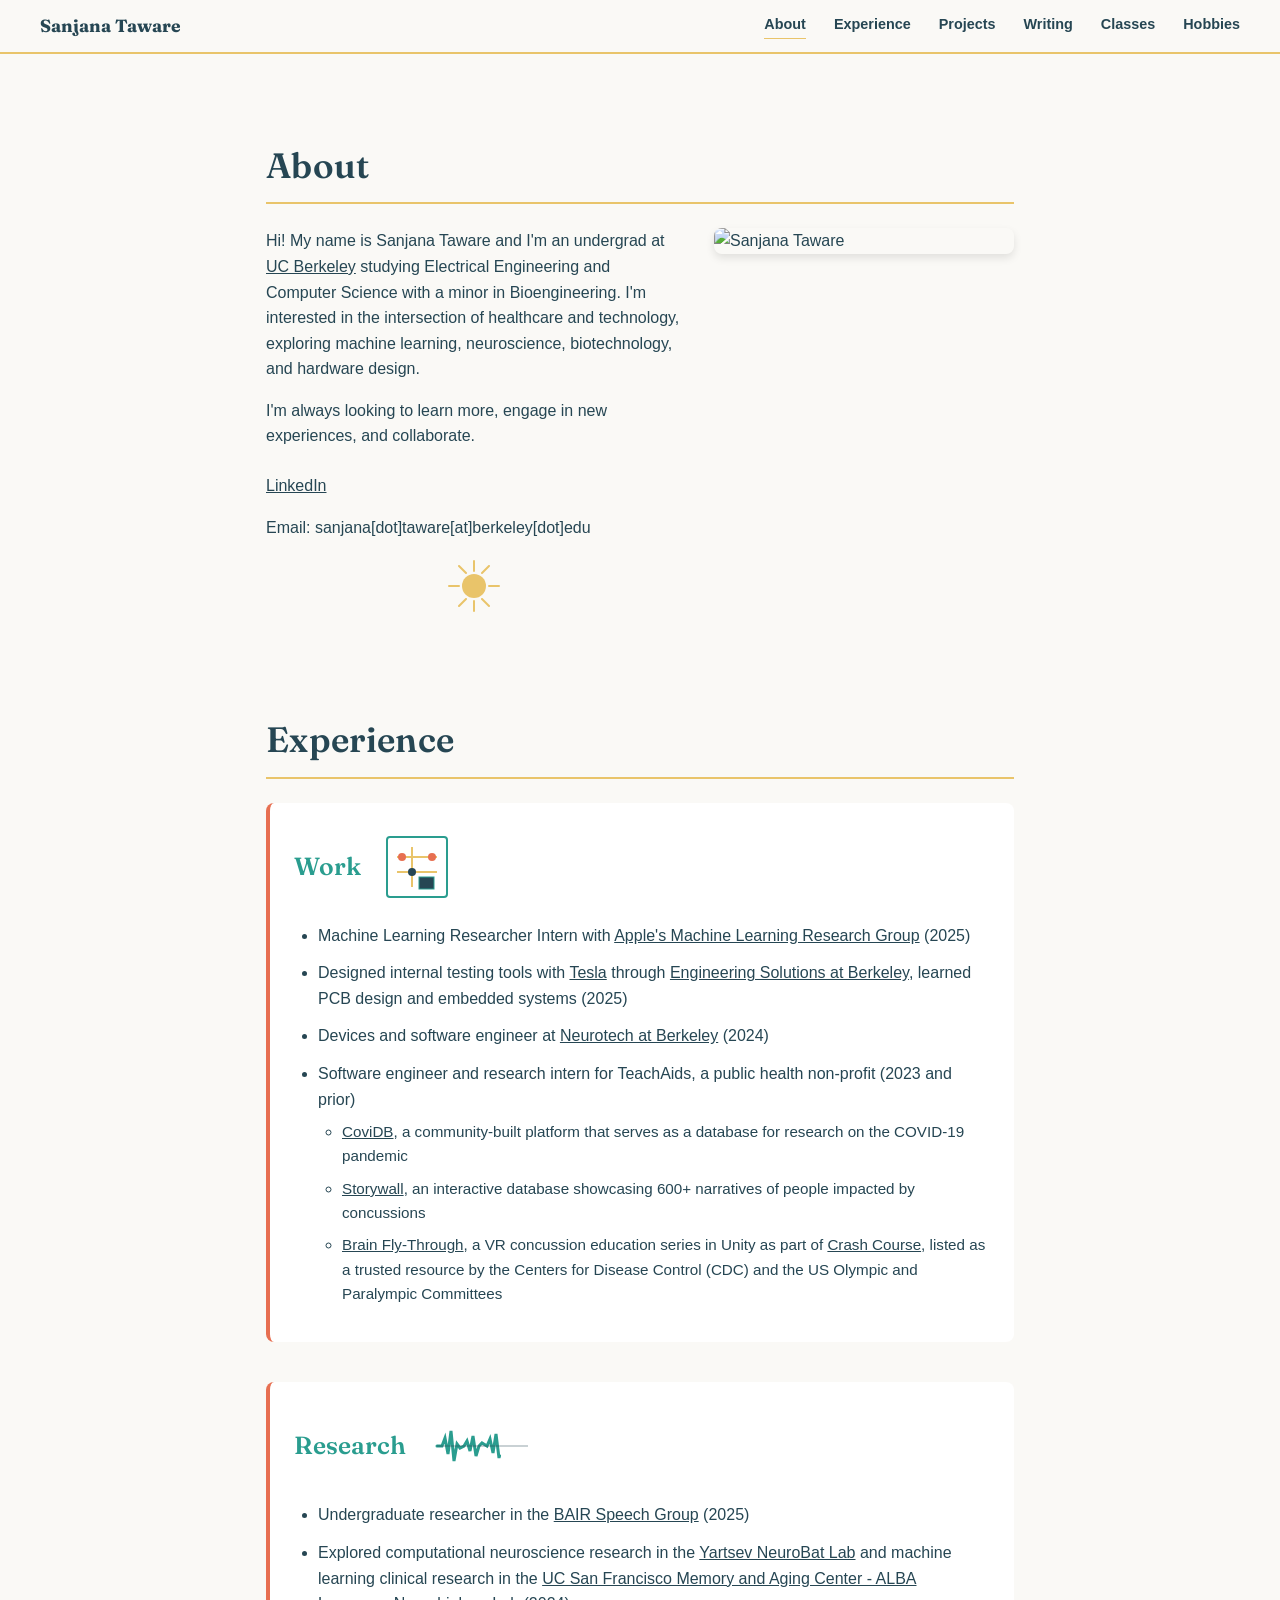
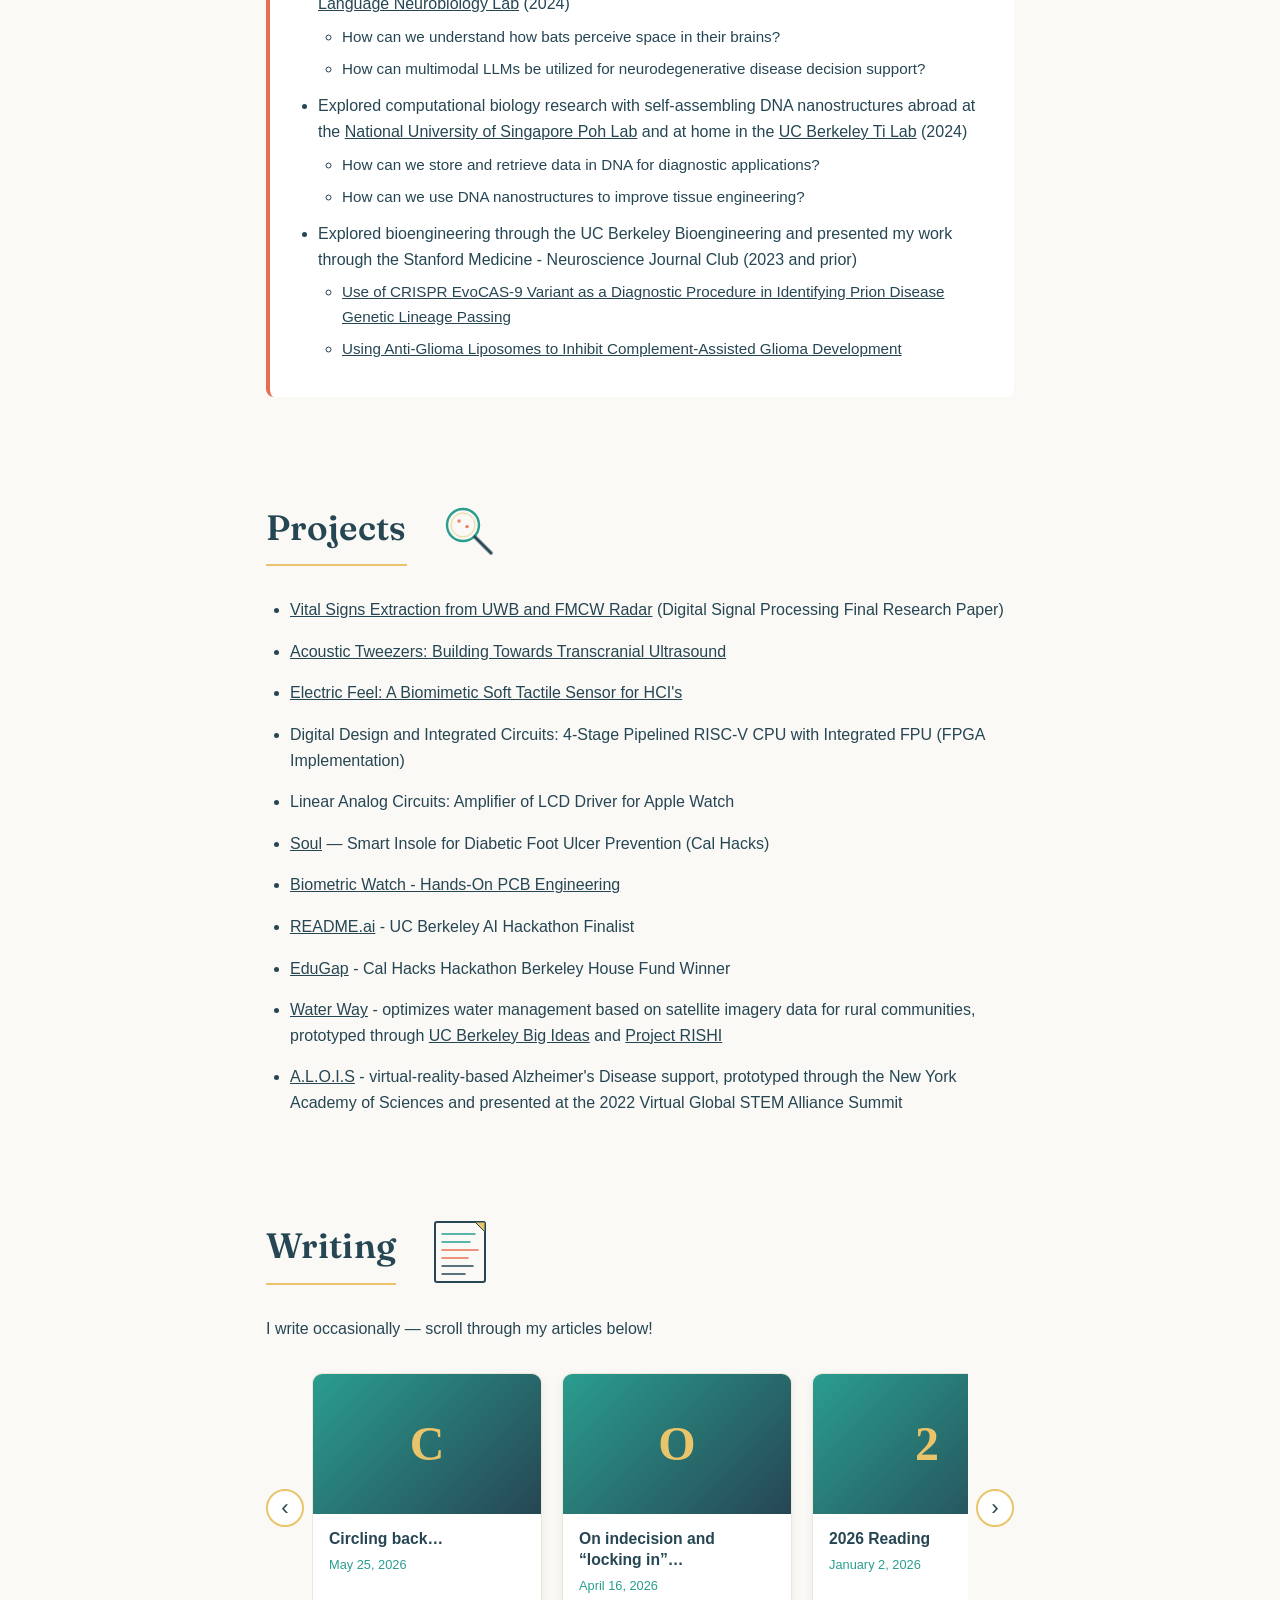
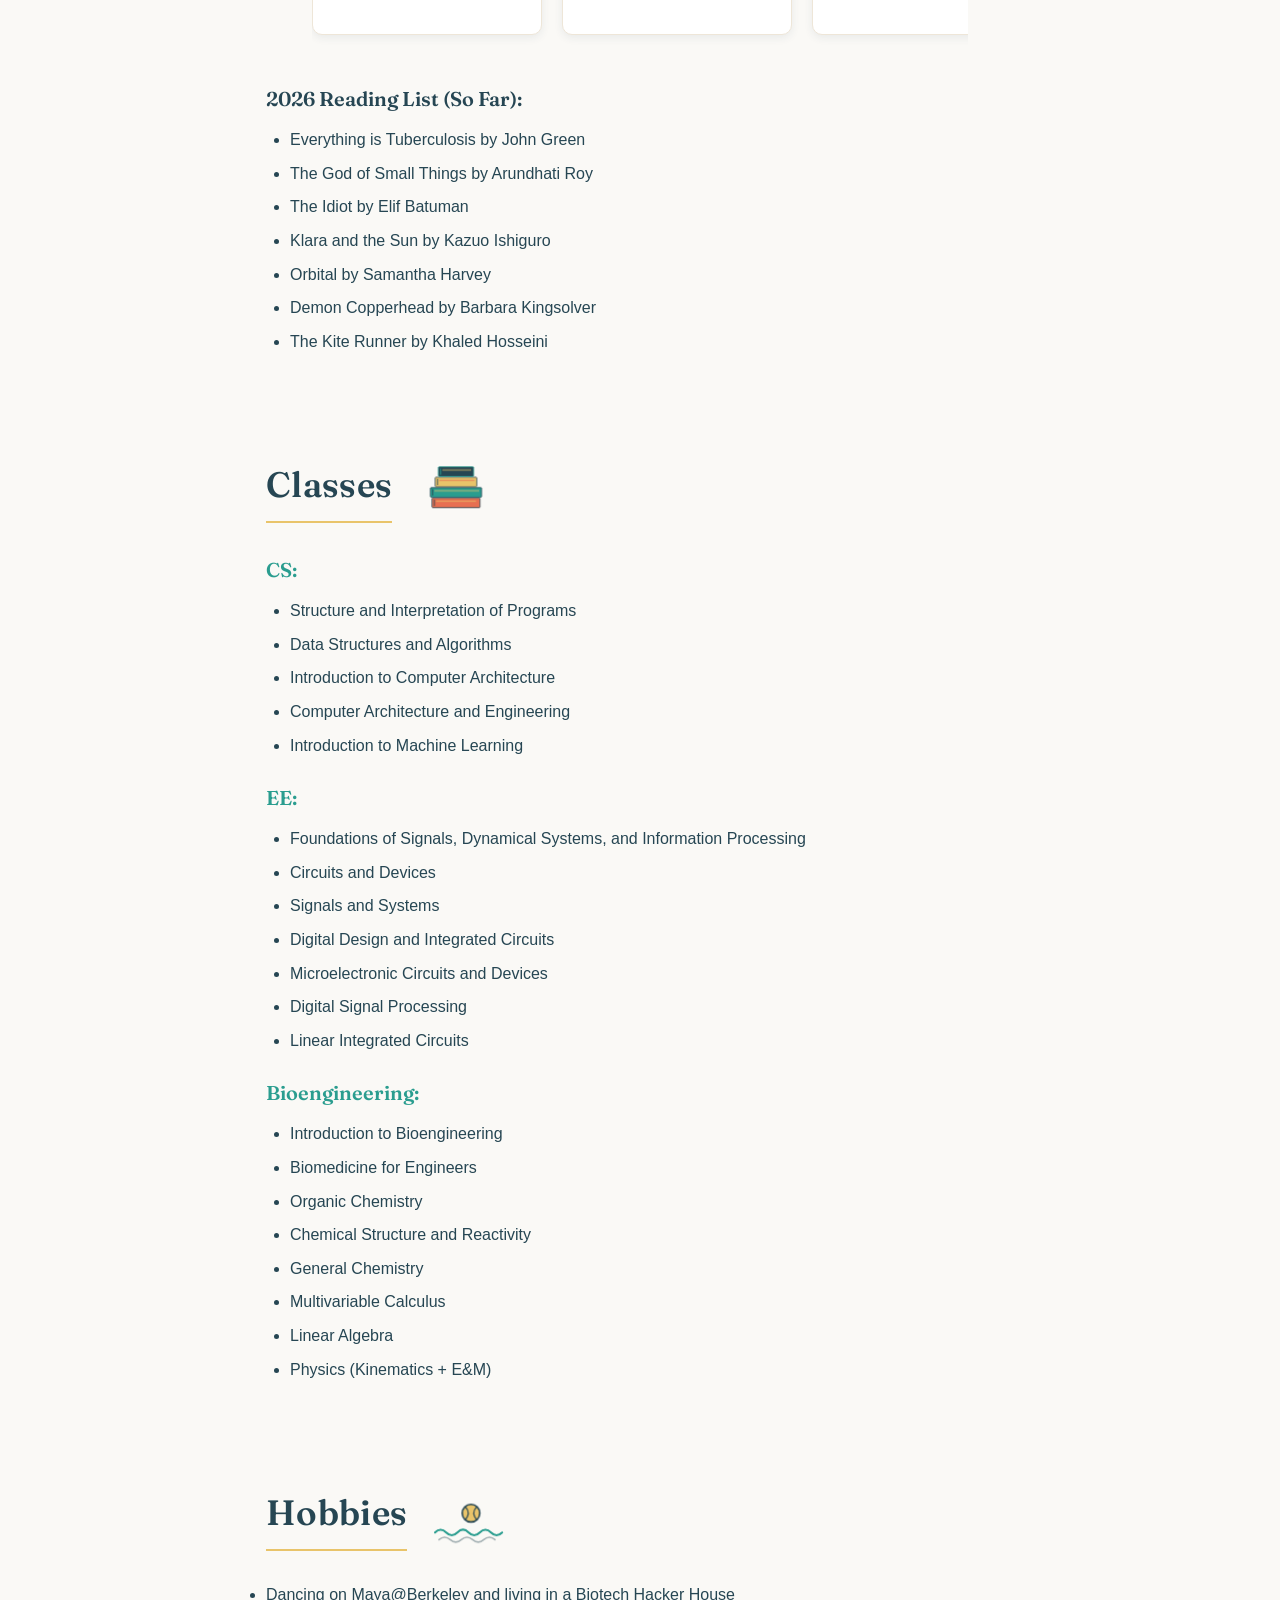
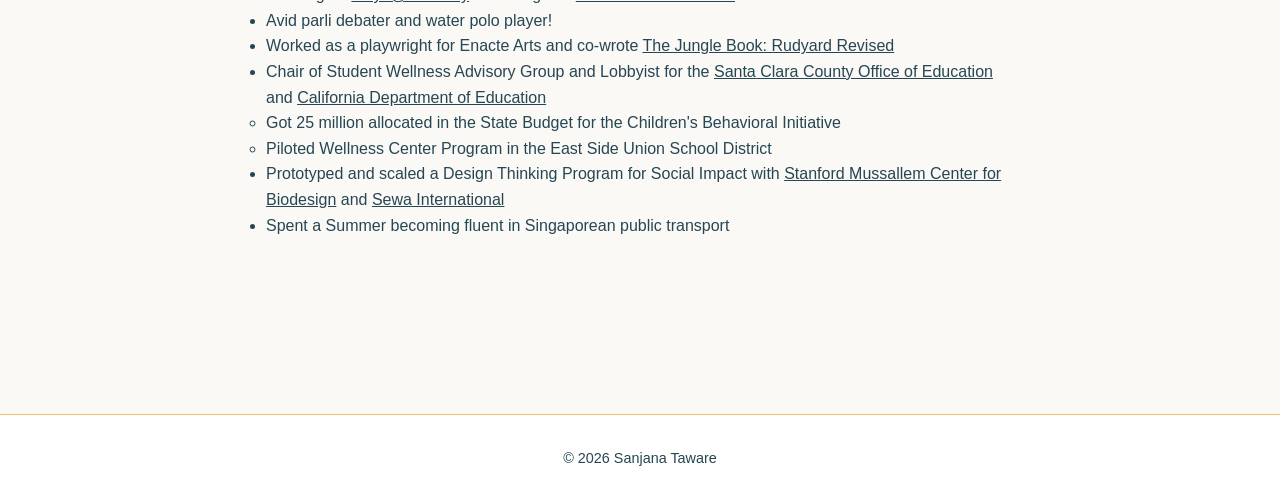
==== index.html @ 67821721 "Reorganize experience by Work/Research, add Hobbies section, Fraunces title font, richer animations " ====
<!DOCTYPE html>
<html lang="en">
<head>
    <meta charset="UTF-8">
    <meta name="viewport" content="width=device-width, initial-scale=1.0">
    <title>Sanjana Taware - Portfolio</title>
    <link rel="preconnect" href="https://fonts.googleapis.com">
    <link rel="preconnect" href="https://fonts.gstatic.com" crossorigin>
    <link href="https://fonts.googleapis.com/css2?family=Fraunces:opsz,wght@9..144,500;9..144,600;9..144,700&display=swap" rel="stylesheet">
    <link rel="stylesheet" href="styles.css?v=4">
</head>
<body>
    <nav id="topnav">
        <div class="nav-name">Sanjana Taware</div>
        <div class="nav-links">
            <a class="nav-link active" href="#about">About</a>
            <a class="nav-link" href="#experience">Experience</a>
            <a class="nav-link" href="#projects">Projects</a>
            <a class="nav-link" href="#writing">Writing</a>
            <a class="nav-link" href="#classes">Classes</a>
            <a class="nav-link" href="#hobbies">Hobbies</a>
        </div>
    </nav>

    <main>
        <section id="about" class="tab-section">
            <h1>About</h1>
            <div class="about-content">
                <div class="about-text">
                    <p>Hi! My name is Sanjana Taware and I'm an undergrad at <a href="https://eecs.berkeley.edu/" target="_blank">UC Berkeley</a> studying Electrical Engineering and Computer Science with a minor in Bioengineering. I'm interested in the intersection of healthcare and technology, exploring machine learning, neuroscience, biotechnology, and hardware design.</p>
                    <p>I'm always looking to learn more, engage in new experiences, and collaborate.</p>
                    <div class="contact">
                        <p><a href="https://www.linkedin.com/in/sanjana-taware-2880a5168/" target="_blank">LinkedIn</a></p>
                        <p>Email: sanjana[dot]taware[at]berkeley[dot]edu</p>
                    </div>
                    <svg class="email-decoration" width="60" height="60" viewBox="0 0 60 60">
                        <circle class="sun-center" cx="30" cy="30" r="12" fill="#e9c46a"/>
                        <line class="sun-ray sun-ray-1" x1="30" y1="5" x2="30" y2="15" stroke="#e9c46a" stroke-width="2" stroke-linecap="round"/>
                        <line class="sun-ray sun-ray-2" x1="45" y1="10" x2="38" y2="17" stroke="#e9c46a" stroke-width="2" stroke-linecap="round"/>
                        <line class="sun-ray sun-ray-3" x1="55" y1="30" x2="45" y2="30" stroke="#e9c46a" stroke-width="2" stroke-linecap="round"/>
                        <line class="sun-ray sun-ray-4" x1="45" y1="50" x2="38" y2="43" stroke="#e9c46a" stroke-width="2" stroke-linecap="round"/>
                        <line class="sun-ray sun-ray-5" x1="30" y1="55" x2="30" y2="45" stroke="#e9c46a" stroke-width="2" stroke-linecap="round"/>
                        <line class="sun-ray sun-ray-6" x1="15" y1="50" x2="22" y2="43" stroke="#e9c46a" stroke-width="2" stroke-linecap="round"/>
                        <line class="sun-ray sun-ray-7" x1="5" y1="30" x2="15" y2="30" stroke="#e9c46a" stroke-width="2" stroke-linecap="round"/>
                        <line class="sun-ray sun-ray-8" x1="15" y1="10" x2="22" y2="17" stroke="#e9c46a" stroke-width="2" stroke-linecap="round"/>
                    </svg>
                </div>
                <img src="profile.jpg" alt="Sanjana Taware" class="profile-image">
            </div>
        </section>

        <section id="experience" class="tab-section">
            <h1>Experience</h1>

            <div class="year-block">
                <div class="year-header">
                    <h2>Work</h2>
                    <svg class="year-animation pcb-animation" width="80" height="80" viewBox="0 0 80 80">
                        <rect class="pcb-board" x="10" y="10" width="60" height="60" fill="none" stroke="#2a9d8f" stroke-width="2" rx="3"/>
                        <line class="pcb-trace pcb-trace-1" x1="20" y1="30" x2="60" y2="30" stroke="#e9c46a" stroke-width="2"/>
                        <line class="pcb-trace pcb-trace-2" x1="20" y1="45" x2="60" y2="45" stroke="#e9c46a" stroke-width="2"/>
                        <line class="pcb-trace pcb-trace-3" x1="35" y1="20" x2="35" y2="60" stroke="#e9c46a" stroke-width="2"/>
                        <circle class="pcb-component pcb-comp-1" cx="25" cy="30" r="4" fill="#e76f51"/>
                        <circle class="pcb-component pcb-comp-2" cx="55" cy="30" r="4" fill="#e76f51"/>
                        <circle class="pcb-component pcb-comp-3" cx="35" cy="45" r="4" fill="#264653"/>
                        <rect class="pcb-chip" x="42" y="50" width="15" height="12" fill="#264653" stroke="#2a9d8f" stroke-width="1"/>
                    </svg>
                </div>
                <ul>
                    <li>Machine Learning Researcher Intern with <a href="https://machinelearning.apple.com" target="_blank">Apple's Machine Learning Research Group</a> (2025)</li>
                    <li>Designed internal testing tools with <a href="https://www.tesla.com/" target="_blank">Tesla</a> through <a href="https://esberkeley.org/" target="_blank">Engineering Solutions at Berkeley</a>, learned PCB design and embedded systems (2025)</li>
                    <li>Devices and software engineer at <a href="https://neurotech.studentorg.berkeley.edu/" target="_blank">Neurotech at Berkeley</a> (2024)</li>
                    <li>Software engineer and research intern for TeachAids, a public health non-profit (2023 and prior)
                        <ul>
                            <li><a href="https://covidb.org/" target="_blank">CoviDB</a>, a community-built platform that serves as a database for research on the COVID-19 pandemic</li>
                            <li><a href="https://concussionstorywall.org/" target="_blank">Storywall</a>, an interactive database showcasing 600+ narratives of people impacted by concussions</li>
                            <li><a href="https://med.stanford.edu/neurosurgery/divisions/vr-lab/CrashCourse.html" target="_blank">Brain Fly-Through</a>, a VR concussion education series in Unity as part of <a href="https://teachaids.org/for-concussions/crashcourse/" target="_blank">Crash Course</a>, listed as a trusted resource by the Centers for Disease Control (CDC) and the US Olympic and Paralympic Committees</li>
                        </ul>
                    </li>
                </ul>
            </div>

            <div class="year-block">
                <div class="year-header">
                    <h2>Research</h2>
                    <svg class="year-animation bio-animation" width="120" height="80" viewBox="0 0 120 80">
                        <!-- EEG Signal Wave -->
                        <path class="eeg-wave" d="M 15 40 L 20 40 L 23 32 L 26 48 L 29 25 L 32 55 L 35 38 L 38 42 L 42 40 L 45 35 L 48 45 L 51 30 L 54 50 L 57 40 L 60 37 L 65 40 L 68 33 L 71 47 L 74 28 L 77 52 L 80 40 L 85 40 L 88 36 L 91 44 L 95 40 L 100 40 L 103 35 L 106 45" stroke="#2a9d8f" stroke-width="3" fill="none" stroke-linecap="round"/>

                        <!-- EEG baseline -->
                        <line class="eeg-baseline" x1="15" y1="40" x2="106" y2="40" stroke="#264653" stroke-width="0.5" opacity="0.3"/>
                    </svg>
                </div>
                <ul>
                    <li>Undergraduate researcher in the <a href="https://people.eecs.berkeley.edu/~gopala/" target="_blank">BAIR Speech Group</a> (2025)</li>
                    <li>Explored computational neuroscience research in the <a href="https://www.michaelyartsev.com/" target="_blank">Yartsev NeuroBat Lab</a> and machine learning clinical research in the <a href="https://albalab.ucsf.edu/" target="_blank">UC San Francisco Memory and Aging Center - ALBA Language Neurobiology Lab</a> (2024)
                        <ul>
                            <li>How can we understand how bats perceive space in their brains?</li>
                            <li>How can multimodal LLMs be utilized for neurodegenerative disease decision support?</li>
                        </ul>
                    </li>
                    <li>Explored computational biology research with self-assembling DNA nanostructures abroad at the <a href="https://syncti.org/" target="_blank">National University of Singapore Poh Lab</a> and at home in the <a href="https://tilabberkeley.com/" target="_blank">UC Berkeley Ti Lab</a> (2024)
                        <ul>
                            <li>How can we store and retrieve data in DNA for diagnostic applications?</li>
                            <li>How can we use DNA nanostructures to improve tissue engineering?</li>
                        </ul>
                    </li>
                    <li>Explored bioengineering through the UC Berkeley Bioengineering and presented my work through the Stanford Medicine - Neuroscience Journal Club (2023 and prior)
                        <ul>
                            <li><a href="https://tinyurl.com/CRSPRbioehsc" target="_blank">Use of CRISPR EvoCAS-9 Variant as a Diagnostic Procedure in Identifying Prion Disease Genetic Lineage Passing</a></li>
                            <li><a href="https://tinyurl.com/gliomasbioehsc" target="_blank">Using Anti-Glioma Liposomes to Inhibit Complement-Assisted Glioma Development</a></li>
                        </ul>
                    </li>
                </ul>
            </div>
        </section>

        <section id="projects" class="tab-section">
            <div class="section-header">
                <h1>Projects</h1>
                <svg class="projects-animation" width="80" height="80" viewBox="0 0 100 100">
                    <!-- Magnifying glass lens -->
                    <circle class="mag-lens" cx="40" cy="40" r="20" fill="none" stroke="#2a9d8f" stroke-width="3"/>
                    <circle class="mag-inner" cx="40" cy="40" r="15" fill="none" stroke="#e9c46a" stroke-width="1" opacity="0.5"/>
                    <!-- Magnifying glass handle -->
                    <line class="mag-handle" x1="55" y1="55" x2="75" y2="75" stroke="#264653" stroke-width="4" stroke-linecap="round"/>
                    <!-- Sparkles/highlights -->
                    <circle class="mag-sparkle mag-sparkle-1" cx="35" cy="35" r="2" fill="#e76f51"/>
                    <circle class="mag-sparkle mag-sparkle-2" cx="45" cy="42" r="2" fill="#e76f51"/>
                </svg>
            </div>
            <ul>
                <li><a href="https://drive.google.com/file/d/1zalfgshvxFIu1Ej_-M4wnDMdqsFLsAmC/view?usp=sharing" target="_blank">Vital Signs Extraction from UWB and FMCW Radar</a> (Digital Signal Processing Final Research Paper)</li>
                <li><a href="https://docs.google.com/presentation/d/1ooP17NJ-s5kulbnIPeNuyhO5WMR38kMQf6JEGynOtdE/edit?usp=sharing" target="_blank">Acoustic Tweezers: Building Towards Transcranial Ultrasound</a></li>
                <li><a href="https://docs.google.com/presentation/d/1B0ZRc6AsgAbR08pkQvXbPwWXocU0MpPkP-jUN8tNl8A/edit?usp=sharing" target="_blank">Electric Feel: A Biomimetic Soft Tactile Sensor for HCI's</a></li>
                <li>Digital Design and Integrated Circuits: 4-Stage Pipelined RISC-V CPU with Integrated FPU (FPGA Implementation)</li>
                <li>Linear Analog Circuits: Amplifier of LCD Driver for Apple Watch</li>
                <li><a href="https://devpost.com/software/soul-ez0awu?ref_content=my-projects-tab&ref_feature=my_projects" target="_blank">Soul</a> — Smart Insole for Diabetic Foot Ulcer Prevention (Cal Hacks)</li>
                <li><a href="https://docs.google.com/presentation/d/1IE2nf4ZR5ejtOTmFMJWcHhSfYDikoptgh4fjQmQATlY/edit?slide=id.p#slide=id.p" target="_blank">Biometric Watch - Hands-On PCB Engineering</a></li>
                <li><a href="https://devpost.com/software/readme-ai-wja0d9" target="_blank">README.ai</a> - UC Berkeley AI Hackathon Finalist</li>
                <li><a href="https://devpost.com/software/edugap?ref_content=my-projects-tab&ref_feature=my_projects" target="_blank">EduGap</a> - Cal Hacks Hackathon Berkeley House Fund Winner</li>
                <li><a href="https://drive.google.com/file/d/1GhR0xS9L2Ml7-Z3AjCAJE22lZxQnDysj/view?usp=sharing" target="_blank">Water Way</a> - optimizes water management based on satellite imagery data for rural communities, prototyped through <a href="https://bigideascontest.org/" target="_blank">UC Berkeley Big Ideas</a> and <a href="https://www.ucbprojectrishi.org/" target="_blank">Project RISHI</a></li>
                <li><a href="https://www.linkedin.com/feed/update/urn:li:activity:6897657682807832577/" target="_blank">A.L.O.I.S</a> - virtual-reality-based Alzheimer's Disease support, prototyped through the New York Academy of Sciences and presented at the 2022 Virtual Global STEM Alliance Summit</li>
            </ul>
        </section>

        <section id="writing" class="tab-section">
            <div class="section-header">
                <h1>Writing</h1>
                <svg class="writing-animation" width="80" height="80" viewBox="0 0 80 80">
                    <!-- Paper sheet -->
                    <rect class="paper-sheet" x="15" y="10" width="50" height="60" fill="#faf9f6" stroke="#264653" stroke-width="2" rx="2"/>
                    <!-- Folded corner -->
                    <path class="paper-fold" d="M 65 10 L 65 20 L 55 10 Z" fill="#e9c46a" stroke="#264653" stroke-width="1"/>
                    <line x1="55" y1="10" x2="65" y2="20" stroke="#264653" stroke-width="1"/>
                    <!-- Writing lines on paper -->
                    <line class="writing-line writing-line-1" x1="22" y1="22" x2="55" y2="22" stroke="#2a9d8f" stroke-width="1.5" stroke-linecap="round"/>
                    <line class="writing-line writing-line-2" x1="22" y1="30" x2="50" y2="30" stroke="#2a9d8f" stroke-width="1.5" stroke-linecap="round"/>
                    <line class="writing-line writing-line-3" x1="22" y1="38" x2="58" y2="38" stroke="#e76f51" stroke-width="1.5" stroke-linecap="round"/>
                    <line class="writing-line writing-line-4" x1="22" y1="46" x2="48" y2="46" stroke="#e76f51" stroke-width="1.5" stroke-linecap="round"/>
                    <line class="writing-line writing-line-5" x1="22" y1="54" x2="53" y2="54" stroke="#264653" stroke-width="1.5" stroke-linecap="round"/>
                    <line class="writing-line writing-line-6" x1="22" y1="62" x2="45" y2="62" stroke="#264653" stroke-width="1.5" stroke-linecap="round"/>
                </svg>
            </div>
            <p>I write occasionally — scroll through my articles below!</p>

            <div class="carousel-wrap">
                <button class="carousel-btn carousel-prev" aria-label="Scroll articles left">&#8249;</button>
                <div class="carousel-track" id="articles-carousel">
                    <p class="carousel-loading">Loading articles…</p>
                </div>
                <button class="carousel-btn carousel-next" aria-label="Scroll articles right">&#8250;</button>
            </div>

            <h3>2026 Reading List (So Far):</h3>
            <ul>
                <li>Everything is Tuberculosis by John Green</li>
                <li>The God of Small Things by Arundhati Roy</li>
                <li>The Idiot by Elif Batuman</li>
                <li>Klara and the Sun by Kazuo Ishiguro</li>
                <li>Orbital by Samantha Harvey</li>
                <li>Demon Copperhead by Barbara Kingsolver</li>
                <li>The Kite Runner by Khaled Hosseini</li>
            </ul>
        </section>

        <section id="classes" class="tab-section">
            <div class="section-header">
                <h1>Classes</h1>
                <svg class="classes-animation" width="80" height="80" viewBox="0 0 100 100">
                    <!-- Book 1 - Bottom -->
                    <rect class="book book-1" x="20" y="60" width="60" height="12" fill="#e76f51" stroke="#264653" stroke-width="1" rx="1"/>
                    <line x1="23" y1="62" x2="23" y2="70" stroke="#264653" stroke-width="1"/>
                    <rect x="25" y="63" width="50" height="2" fill="#e9c46a" opacity="0.5"/>

                    <!-- Book 2 -->
                    <rect class="book book-2" x="18" y="47" width="64" height="12" fill="#2a9d8f" stroke="#264653" stroke-width="1" rx="1"/>
                    <line x1="21" y1="49" x2="21" y2="57" stroke="#264653" stroke-width="1"/>
                    <rect x="23" y="50" width="56" height="2" fill="#e9c46a" opacity="0.5"/>

                    <!-- Book 3 -->
                    <rect class="book book-3" x="24" y="34" width="52" height="12" fill="#e9c46a" stroke="#264653" stroke-width="1" rx="1"/>
                    <line x1="27" y1="36" x2="27" y2="44" stroke="#264653" stroke-width="1"/>
                    <rect x="29" y="37" width="44" height="2" fill="#e76f51" opacity="0.5"/>

                    <!-- Book 4 - Top -->
                    <rect class="book book-4" x="28" y="21" width="44" height="12" fill="#264653" stroke="#2a9d8f" stroke-width="1" rx="1"/>
                    <line x1="31" y1="23" x2="31" y2="31" stroke="#2a9d8f" stroke-width="1"/>
                    <rect x="33" y="24" width="36" height="2" fill="#e9c46a" opacity="0.5"/>
                </svg>
            </div>

            <div class="class-category">
                <h3>CS:</h3>
                <ul>
                    <li>Structure and Interpretation of Programs</li>
                    <li>Data Structures and Algorithms</li>
                    <li>Introduction to Computer Architecture</li>
                    <li>Computer Architecture and Engineering</li>
                    <li>Introduction to Machine Learning</li>
                </ul>
            </div>

            <div class="class-category">
                <h3>EE:</h3>
                <ul>
                    <li>Foundations of Signals, Dynamical Systems, and Information Processing</li>
                    <li>Circuits and Devices</li>
                    <li>Signals and Systems</li>
                    <li>Digital Design and Integrated Circuits</li>
                    <li>Microelectronic Circuits and Devices</li>
                    <li>Digital Signal Processing</li>
                    <li>Linear Integrated Circuits</li>
                </ul>
            </div>

            <div class="class-category">
                <h3>Bioengineering:</h3>
                <ul>
                    <li>Introduction to Bioengineering</li>
                    <li>Biomedicine for Engineers</li>
                    <li>Organic Chemistry</li>
                    <li>Chemical Structure and Reactivity</li>
                    <li>General Chemistry</li>
                    <li>Multivariable Calculus</li>
                    <li>Linear Algebra</li>
                    <li>Physics (Kinematics + E&M)</li>
                </ul>
            </div>
        </section>

        <section id="hobbies" class="tab-section">
            <div class="section-header">
                <h1>Hobbies</h1>
                <svg class="hobbies-animation" width="80" height="80" viewBox="0 0 100 80">
                    <!-- Water polo ball -->
                    <g class="hobby-ball">
                        <circle cx="50" cy="34" r="11" fill="#e9c46a" stroke="#264653" stroke-width="2"/>
                        <path d="M 43 26 Q 50 34 43 42" fill="none" stroke="#264653" stroke-width="1.5"/>
                        <path d="M 57 26 Q 50 34 57 42" fill="none" stroke="#264653" stroke-width="1.5"/>
                    </g>
                    <!-- Waves -->
                    <path class="hobby-wave hobby-wave-1" d="M 5 58 Q 12 51 19 58 T 33 58 T 47 58 T 61 58 T 75 58 T 89 58" fill="none" stroke="#2a9d8f" stroke-width="2.5" stroke-linecap="round"/>
                    <path class="hobby-wave hobby-wave-2" d="M 10 67 Q 17 61 24 67 T 38 67 T 52 67 T 66 67 T 80 67" fill="none" stroke="#264653" stroke-width="2" stroke-linecap="round" opacity="0.4"/>
                </svg>
            </div>
            <ul>
                <li>Dancing on <a href="https://www.instagram.com/mayaatberkeley/?hl=en" target="_blank">Maya@Berkeley</a> and living in a <a href="https://nymag.com/intelligencer/article/san-francisco-ai-boom-artificial-intelligence-tech-industry-kids.html" target="_blank">Biotech Hacker House</a></li>
                <li>Avid parli debater and water polo player!</li>
                <li>Worked as a playwright for Enacte Arts and co-wrote <a href="https://www.enacte.org/past-productions/the-jungle-book-rudyard-revised/" target="_blank">The Jungle Book: Rudyard Revised</a></li>
                <li>Chair of Student Wellness Advisory Group and Lobbyist for the <a href="https://www.sccoe.org/Pages/SCCOE%20Home.aspx" target="_blank">Santa Clara County Office of Education</a> and <a href="https://www.cde.ca.gov/ls/mh/smhpwmembers.asp" target="_blank">California Department of Education</a>
                    <ul>
                        <li>Got 25 million allocated in the State Budget for the Children's Behavioral Initiative</li>
                        <li>Piloted Wellness Center Program in the East Side Union School District</li>
                    </ul>
                </li>
                <li>Prototyped and scaled a Design Thinking Program for Social Impact with <a href="https://med.stanford.edu/biodesign.html" target="_blank">Stanford Mussallem Center for Biodesign</a> and <a href="https://www.sewausa.org/" target="_blank">Sewa International</a></li>
                <li>Spent a Summer becoming fluent in Singaporean public transport</li>
            </ul>
        </section>
    </main>

    <footer>
        <p>&copy; 2026 Sanjana Taware</p>
    </footer>

    <div id="spotlight"></div>
<script src="script.js"></script>
</body>
</html>
---- styles.css ----
* {
    margin: 0;
    padding: 0;
    box-sizing: border-box;
}

html {
    scroll-behavior: smooth;
}

body {
    font-family: -apple-system, BlinkMacSystemFont, 'Segoe UI', 'Roboto', 'Oxygen', 'Ubuntu', 'Cantarell', 'Fira Sans', 'Droid Sans', 'Helvetica Neue', sans-serif;
    line-height: 1.6;
    color: #264653;
    background-color: #faf9f6;
}

/* Spotlight cursor effect */
#spotlight {
    pointer-events: none;
    position: fixed;
    inset: 0;
    z-index: 9999;
}

/* Top Navigation */
#topnav {
    position: fixed;
    top: 0;
    left: 0;
    right: 0;
    background-color: #faf9f6;
    border-bottom: 2px solid #e9c46a;
    padding: 0.75rem 2.5rem;
    z-index: 1000;
    display: flex;
    align-items: center;
    justify-content: space-between;
    gap: 1rem;
}

.nav-name {
    font-size: 1.1rem;
    font-weight: 700;
    color: #264653;
    white-space: nowrap;
}

.nav-links {
    display: flex;
    gap: 1.75rem;
    flex-wrap: wrap;
    justify-content: flex-end;
}

.nav-link {
    text-decoration: none;
    color: #264653;
    font-size: 0.9rem;
    font-weight: 600;
    padding-bottom: 2px;
    border-bottom: 1.5px solid transparent;
    transition: color 0.2s ease;
    white-space: nowrap;
}

.nav-link:hover {
    color: #2a9d8f;
}

.nav-link.active {
    color: #264653;
    border-bottom: 1.5px solid #e9c46a;
}

/* Tab sections — always visible for scroll layout */
.tab-section {
    display: block;
}

/* Main Content */
main {
    max-width: 860px;
    margin: 0 auto;
    margin-top: 58px;
    padding: 3rem 3.5rem;
}

section {
    margin-bottom: 4rem;
    padding-top: 2rem;
    scroll-margin-top: 72px;
}

h1, h2, h3, .nav-name {
    font-family: 'Fraunces', Georgia, 'Times New Roman', serif;
}

h1 {
    font-size: 2.2rem;
    font-weight: 600;
    letter-spacing: 0.01em;
    margin-bottom: 1.5rem;
    color: #264653;
    border-bottom: 2px solid #e9c46a;
    padding-bottom: 0.5rem;
}

h2 {
    font-size: 1.55rem;
    font-weight: 600;
    margin-bottom: 1rem;
    color: #2a9d8f;
}

h3 {
    font-size: 1.25rem;
    font-weight: 600;
    margin-top: 1.5rem;
    margin-bottom: 0.75rem;
    color: #264653;
}

p {
    margin-bottom: 1rem;
    font-size: 1rem;
}

a {
    color: #264653;
    text-decoration: underline;
    transition: color 0.3s ease;
}

a:hover {
    color: #e76f51;
}

/* About Section Email Decoration - Sun */
.email-decoration {
    margin: 1rem auto 0;
    display: block;
    opacity: 0;
}

.email-decoration.animate {
    animation: fadeIn 1s ease-in forwards;
}

.sun-center {
    transform: scale(0);
    transform-origin: center;
}

.email-decoration.animate .sun-center {
    animation: popIn 0.8s ease-out forwards;
    animation-delay: 0.5s;
}

.sun-ray {
    opacity: 0;
    transform-origin: center;
}

.email-decoration.animate .sun-ray-1 {
    animation: rayAppear 0.4s ease-out forwards;
    animation-delay: 1s;
}

.email-decoration.animate .sun-ray-2 {
    animation: rayAppear 0.4s ease-out forwards;
    animation-delay: 1.1s;
}

.email-decoration.animate .sun-ray-3 {
    animation: rayAppear 0.4s ease-out forwards;
    animation-delay: 1.2s;
}

.email-decoration.animate .sun-ray-4 {
    animation: rayAppear 0.4s ease-out forwards;
    animation-delay: 1.3s;
}

.email-decoration.animate .sun-ray-5 {
    animation: rayAppear 0.4s ease-out forwards;
    animation-delay: 1.4s;
}

.email-decoration.animate .sun-ray-6 {
    animation: rayAppear 0.4s ease-out forwards;
    animation-delay: 1.5s;
}

.email-decoration.animate .sun-ray-7 {
    animation: rayAppear 0.4s ease-out forwards;
    animation-delay: 1.6s;
}

.email-decoration.animate .sun-ray-8 {
    animation: rayAppear 0.4s ease-out forwards;
    animation-delay: 1.7s;
}

@keyframes rayAppear {
    0% {
        opacity: 0;
        transform: scale(0.5);
    }
    100% {
        opacity: 1;
        transform: scale(1);
    }
}

/* Sun continuous animation */
.email-decoration.animate .sun-center {
    animation: popIn 0.8s ease-out forwards, sunPulse 3s ease-in-out infinite;
    animation-delay: 0.5s, 2s;
}

@keyframes sunPulse {
    0%, 100% {
        transform: scale(1);
    }
    50% {
        transform: scale(1.1);
    }
}

/* Section Headers with Animations */
.section-header {
    display: flex;
    align-items: center;
    justify-content: flex-start;
    gap: 1.5rem;
    margin-bottom: 1.5rem;
}

.section-header h1 {
    margin-bottom: 0;
}

/* Year Block Header */
.year-header {
    display: flex;
    align-items: center;
    justify-content: flex-start;
    gap: 1rem;
    margin-bottom: 1rem;
}

.year-header h2 {
    margin: 0;
}

.year-animation {
    opacity: 0;
    flex-shrink: 0;
}

.year-animation.animate {
    animation: fadeIn 1s ease-in forwards;
}

/* 2025 PCB Animation */
.year-animation.animate .pcb-board {
    stroke-dasharray: 250;
    stroke-dashoffset: 250;
    animation: drawLine 2s ease-out forwards;
    animation-delay: 0.3s;
}

.pcb-trace {
    stroke-dasharray: 50;
    stroke-dashoffset: 50;
}

.year-animation.animate .pcb-trace-1 {
    animation: drawLine 0.8s ease-out forwards;
    animation-delay: 1s;
}

.year-animation.animate .pcb-trace-2 {
    animation: drawLine 0.8s ease-out forwards;
    animation-delay: 1.3s;
}

.year-animation.animate .pcb-trace-3 {
    animation: drawLine 0.8s ease-out forwards;
    animation-delay: 1.6s;
}

.pcb-component {
    opacity: 0;
    transform: scale(0);
}

.year-animation.animate .pcb-comp-1 {
    animation: popIn 0.4s ease-out forwards;
    animation-delay: 1.8s;
}

.year-animation.animate .pcb-comp-2 {
    animation: popIn 0.4s ease-out forwards;
    animation-delay: 2s;
}

.year-animation.animate .pcb-comp-3 {
    animation: popIn 0.4s ease-out forwards;
    animation-delay: 2.2s;
}

.year-animation.animate .pcb-chip {
    opacity: 0;
    transform: scale(0);
    animation: popIn 0.5s ease-out forwards;
    animation-delay: 2.4s;
}

/* PCB continuous animation - signal flow */
.pcb-component {
    animation: popIn 0.4s ease-out forwards, componentGlow 2s ease-in-out infinite;
}

.year-animation.animate .pcb-comp-1 {
    animation-delay: 1.8s, 3s;
}

.year-animation.animate .pcb-comp-2 {
    animation-delay: 2s, 3.2s;
}

.year-animation.animate .pcb-comp-3 {
    animation-delay: 2.2s, 3.4s;
}

@keyframes componentGlow {
    0%, 100% {
        opacity: 1;
    }
    50% {
        opacity: 0.6;
    }
}

/* 2024 Bio Animation - EEG */
.bio-animation {
    opacity: 0;
}

.bio-animation.animate {
    animation: fadeIn 1s ease-in forwards;
}

/* EEG Wave Animation */
.eeg-wave {
    stroke-dasharray: 250;
    stroke-dashoffset: 250;
}

.year-animation.animate .eeg-wave {
    animation: drawLine 2.5s ease-in-out forwards, eegPulse 2s ease-in-out infinite;
    animation-delay: 0.5s, 3s;
}

.year-animation.animate .eeg-baseline {
    opacity: 0;
    animation: fadeIn 0.5s ease-in forwards;
    animation-delay: 0.3s;
}

@keyframes eegPulse {
    0%, 100% {
        opacity: 1;
    }
    50% {
        opacity: 0.7;
    }
}

/* 2023 Computer Animation */
.year-animation.animate .monitor-bezel, .year-animation.animate .monitor-screen {
    opacity: 0;
    animation: fadeIn 0.5s ease-in forwards;
    animation-delay: 0.3s;
}

.year-animation.animate .code-line {
    stroke-dasharray: 40;
    stroke-dashoffset: 40;
}

.year-animation.animate .code-line-1 {
    animation: drawLine 0.6s ease-out forwards;
    animation-delay: 1s;
}

.year-animation.animate .code-line-2 {
    animation: drawLine 0.6s ease-out forwards;
    animation-delay: 1.3s;
}

.year-animation.animate .code-line-3 {
    animation: drawLine 0.6s ease-out forwards;
    animation-delay: 1.6s;
}

.year-animation.animate .monitor-stand, .year-animation.animate .monitor-base {
    opacity: 0;
    transform: translateY(-10px);
    animation: dropIn 0.5s ease-out forwards;
    animation-delay: 2s;
}

/* Computer continuous animation - screen glow */
.year-animation.animate .monitor-screen {
    animation: fadeIn 0.5s ease-in forwards, screenGlow 3s ease-in-out infinite;
    animation-delay: 0.3s, 2.5s;
}

@keyframes screenGlow {
    0%, 100% {
        opacity: 1;
    }
    50% {
        opacity: 0.8;
    }
}

@keyframes drawLine {
    to {
        stroke-dashoffset: 0;
    }
}

@keyframes popIn {
    to {
        opacity: 1;
        transform: scale(1);
    }
}

@keyframes dropIn {
    to {
        opacity: 1;
        transform: translateY(0);
    }
}

/* Projects Animation - Magnifying Glass */
.projects-animation {
    opacity: 0;
}

.projects-animation.animate {
    opacity: 0;
    animation: fadeIn 1s ease-in forwards;
}

.projects-animation.animate .mag-lens {
    stroke-dasharray: 130;
    stroke-dashoffset: 130;
    animation: drawLine 1.5s ease-out forwards;
    animation-delay: 0.5s;
}

.projects-animation.animate .mag-inner {
    opacity: 0;
    animation: fadeIn 0.8s ease-in forwards;
    animation-delay: 1.5s;
}

.projects-animation.animate .mag-handle {
    stroke-dasharray: 30;
    stroke-dashoffset: 30;
    animation: drawLine 0.8s ease-out forwards;
    animation-delay: 1.8s;
}

.projects-animation.animate .mag-sparkle {
    opacity: 0;
    transform: scale(0);
}

.projects-animation.animate .mag-sparkle-1 {
    animation: sparkle 0.6s ease-out forwards;
    animation-delay: 2.2s;
}

.projects-animation.animate .mag-sparkle-2 {
    animation: sparkle 0.6s ease-out forwards;
    animation-delay: 2.5s;
}

@keyframes sparkle {
    0% {
        opacity: 0;
        transform: scale(0);
    }
    50% {
        opacity: 1;
        transform: scale(1.5);
    }
    100% {
        opacity: 1;
        transform: scale(1);
    }
}

/* Magnifying glass continuous animation - sparkle pulse */
.projects-animation.animate .mag-sparkle {
    animation: sparkle 0.6s ease-out forwards, sparklePulse 2s ease-in-out infinite;
}

.projects-animation.animate .mag-sparkle-1 {
    animation-delay: 2.2s, 3s;
}

.projects-animation.animate .mag-sparkle-2 {
    animation-delay: 2.5s, 3.3s;
}

@keyframes sparklePulse {
    0%, 100% {
        opacity: 1;
    }
    50% {
        opacity: 0.3;
    }
}

/* Writing Animation - Paper with Writing */
.writing-animation {
    opacity: 0;
}

.writing-animation.animate {
    opacity: 0;
    animation: fadeIn 1s ease-in forwards;
}

.writing-animation.animate .paper-sheet {
    opacity: 0;
    transform: translateY(-20px);
    animation: dropIn 0.6s ease-out forwards;
    animation-delay: 0.3s;
}

.writing-animation.animate .paper-fold {
    opacity: 0;
    animation: fadeIn 0.4s ease-in forwards;
    animation-delay: 0.8s;
}

.writing-animation.animate .writing-line {
    stroke-dasharray: 40;
    stroke-dashoffset: 40;
}

.writing-animation.animate .writing-line-1 {
    animation: drawLine 0.6s ease-out forwards;
    animation-delay: 1s;
}

.writing-animation.animate .writing-line-2 {
    animation: drawLine 0.6s ease-out forwards;
    animation-delay: 1.2s;
}

.writing-animation.animate .writing-line-3 {
    animation: drawLine 0.6s ease-out forwards;
    animation-delay: 1.4s;
}

.writing-animation.animate .writing-line-4 {
    animation: drawLine 0.6s ease-out forwards;
    animation-delay: 1.6s;
}

.writing-animation.animate .writing-line-5 {
    animation: drawLine 0.6s ease-out forwards;
    animation-delay: 1.8s;
}

.writing-animation.animate .writing-line-6 {
    animation: drawLine 0.6s ease-out forwards;
    animation-delay: 2s;
}

/* Paper continuous animation - gentle float */
.writing-animation.animate .paper-sheet {
    animation: dropIn 0.6s ease-out forwards, paperFloat 4s ease-in-out infinite;
    animation-delay: 0.3s, 2.5s;
}

@keyframes paperFloat {
    0%, 100% {
        transform: translateY(0);
    }
    50% {
        transform: translateY(-3px);
    }
}

/* Classes Animation - Stacking Books */
.classes-animation {
    opacity: 0;
}

.classes-animation.animate {
    opacity: 0;
    animation: fadeIn 1s ease-in forwards;
}

.classes-animation.animate .book {
    opacity: 0;
    transform: translateY(-30px) scale(0.8);
}

.classes-animation.animate .book-1 {
    animation: dropBook 0.7s ease-out forwards;
    animation-delay: 0.5s;
}

.classes-animation.animate .book-2 {
    animation: dropBook 0.7s ease-out forwards;
    animation-delay: 0.9s;
}

.classes-animation.animate .book-3 {
    animation: dropBook 0.7s ease-out forwards;
    animation-delay: 1.3s;
}

.classes-animation.animate .book-4 {
    animation: dropBook 0.7s ease-out forwards;
    animation-delay: 1.7s;
}

@keyframes fadeIn {
    to {
        opacity: 1;
    }
}

@keyframes dropBook {
    0% {
        opacity: 0;
        transform: translateY(-30px) scale(0.8);
    }
    60% {
        transform: translateY(5px) scale(1.05);
    }
    100% {
        opacity: 1;
        transform: translateY(0) scale(1);
    }
}

/* Books continuous animation - gentle bob */
.classes-animation.animate .book-1 {
    animation: dropBook 0.7s ease-out forwards, bookBob 3s ease-in-out infinite;
    animation-delay: 0.5s, 2.5s;
}

.classes-animation.animate .book-2 {
    animation: dropBook 0.7s ease-out forwards, bookBob 3s ease-in-out infinite;
    animation-delay: 0.9s, 2.7s;
}

.classes-animation.animate .book-3 {
    animation: dropBook 0.7s ease-out forwards, bookBob 3s ease-in-out infinite;
    animation-delay: 1.3s, 2.9s;
}

.classes-animation.animate .book-4 {
    animation: dropBook 0.7s ease-out forwards, bookBob 3s ease-in-out infinite;
    animation-delay: 1.7s, 3.1s;
}

@keyframes bookBob {
    0%, 100% {
        transform: translateY(0) scale(1);
    }
    50% {
        transform: translateY(-2px) scale(1);
    }
}

/* About Section */
.about-content {
    display: flex;
    gap: 2rem;
    align-items: flex-start;
    flex-wrap: wrap;
}

.profile-image {
    width: 300px;
    height: auto;
    border-radius: 8px;
    box-shadow: 0 4px 8px rgba(0, 0, 0, 0.1);
    object-fit: cover;
}

.about-text {
    flex: 1;
    min-width: 300px;
}

#about .contact {
    margin-top: 1.5rem;
}

/* Experience Section */
.year-block {
    margin-bottom: 2.5rem;
    padding: 1.5rem;
    background-color: #ffffff;
    border-radius: 8px;
    border-left: 4px solid #e76f51;
}

.year-block h2 {
    margin-top: 0;
}

.year-block ul {
    margin-left: 1.5rem;
    margin-top: 0.75rem;
}

.year-block li {
    margin-bottom: 0.75rem;
}

.year-block ul ul {
    margin-top: 0.5rem;
    margin-bottom: 0.5rem;
}

.year-block ul ul li {
    margin-bottom: 0.5rem;
    font-size: 0.95rem;
}

/* Projects Section */
#projects ul {
    margin-left: 1.5rem;
}

#projects > ul > li {
    margin-bottom: 1rem;
}

#projects ul ul {
    margin-top: 0.5rem;
    margin-left: 1.5rem;
}

#projects ul ul li {
    margin-bottom: 0.5rem;
}

/* Writing Section */
#writing ul {
    margin-left: 1.5rem;
}

#writing li {
    margin-bottom: 0.5rem;
}

/* Classes Section */
.class-category {
    margin-bottom: 1.5rem;
}

.class-category h3 {
    margin-top: 0;
    color: #2a9d8f;
}

.class-category ul {
    margin-left: 1.5rem;
}

.class-category li {
    margin-bottom: 0.5rem;
}

/* Hobbies Animation - Water Polo Ball on Waves */
.hobbies-animation {
    opacity: 0;
}

.hobbies-animation.animate {
    animation: fadeIn 1s ease-in forwards;
}

.hobby-wave {
    stroke-dasharray: 120;
    stroke-dashoffset: 120;
}

.hobbies-animation.animate .hobby-wave-1 {
    animation: drawLine 1.2s ease-out forwards, waveDrift 3.5s ease-in-out infinite;
    animation-delay: 0.4s, 2s;
}

.hobbies-animation.animate .hobby-wave-2 {
    animation: drawLine 1.2s ease-out forwards, waveDrift 3.5s ease-in-out infinite reverse;
    animation-delay: 0.7s, 2.3s;
}

.hobby-ball {
    opacity: 0;
    transform: translateY(-25px);
    transform-box: fill-box;
    transform-origin: center;
}

.hobbies-animation.animate .hobby-ball {
    animation: ballDrop 0.8s cubic-bezier(0.34, 1.56, 0.64, 1) forwards, ballBob 2.6s ease-in-out infinite;
    animation-delay: 1.2s, 2.4s;
}

@keyframes waveDrift {
    0%, 100% {
        transform: translateX(0);
    }
    50% {
        transform: translateX(5px);
    }
}

@keyframes ballDrop {
    0% {
        opacity: 0;
        transform: translateY(-25px);
    }
    70% {
        opacity: 1;
        transform: translateY(4px);
    }
    100% {
        opacity: 1;
        transform: translateY(0);
    }
}

@keyframes ballBob {
    0%, 100% {
        transform: translateY(0) rotate(0deg);
    }
    50% {
        transform: translateY(-6px) rotate(10deg);
    }
}

/* Animation polish - continuous motion overrides */

/* Sun: slow rotation once risen */
.email-decoration.animate {
    animation: fadeIn 1s ease-in forwards, sunSpin 30s linear infinite;
    animation-delay: 0s, 2.5s;
}

@keyframes sunSpin {
    to {
        transform: rotate(360deg);
    }
}

/* EEG: sweeping monitor-style redraw instead of opacity pulse */
.year-animation.animate .eeg-wave {
    animation: drawLine 2.5s ease-in-out forwards, eegFlow 5s linear infinite;
    animation-delay: 0.5s, 3.2s;
}

@keyframes eegFlow {
    from {
        stroke-dashoffset: 0;
    }
    to {
        stroke-dashoffset: -500;
    }
}

/* PCB: signal pulses travel along the traces after drawing */
.year-animation.animate .pcb-trace-1 {
    animation: drawLine 0.8s ease-out forwards, traceFlow 2.2s linear infinite;
    animation-delay: 1s, 2.8s;
}

.year-animation.animate .pcb-trace-2 {
    animation: drawLine 0.8s ease-out forwards, traceFlow 2.2s linear infinite;
    animation-delay: 1.3s, 3.2s;
}

.year-animation.animate .pcb-trace-3 {
    animation: drawLine 0.8s ease-out forwards, traceFlow 2.2s linear infinite;
    animation-delay: 1.6s, 3.6s;
}

@keyframes traceFlow {
    from {
        stroke-dashoffset: 0;
    }
    to {
        stroke-dashoffset: -100;
    }
}

/* Chip joins the component glow cycle */
.year-animation.animate .pcb-chip {
    animation: popIn 0.5s ease-out forwards, componentGlow 2s ease-in-out infinite;
    animation-delay: 2.4s, 3.6s;
}

/* Magnifying glass: gentle searching sweep */
.projects-animation.animate {
    animation: fadeIn 1s ease-in forwards, magSearch 5s ease-in-out infinite;
    animation-delay: 0s, 3s;
}

@keyframes magSearch {
    0%, 100% {
        transform: translate(0, 0) rotate(0deg);
    }
    30% {
        transform: translate(-4px, 2px) rotate(-4deg);
    }
    65% {
        transform: translate(4px, -2px) rotate(4deg);
    }
}

/* Articles Carousel */
.carousel-wrap {
    position: relative;
    display: flex;
    align-items: center;
    gap: 0.5rem;
    margin: 1.5rem 0 2rem;
}

.carousel-track {
    display: flex;
    gap: 1.25rem;
    overflow-x: auto;
    scroll-snap-type: x mandatory;
    scrollbar-width: none;
    padding: 0.5rem 0.25rem 1rem;
    flex: 1;
}

.carousel-track::-webkit-scrollbar {
    display: none;
}

.carousel-loading {
    color: #2a9d8f;
    font-style: italic;
    margin: 1rem auto;
}

.carousel-btn {
    flex-shrink: 0;
    width: 38px;
    height: 38px;
    border-radius: 50%;
    border: 2px solid #e9c46a;
    background-color: #ffffff;
    color: #264653;
    font-size: 1.4rem;
    line-height: 1;
    cursor: pointer;
    transition: background-color 0.2s ease, color 0.2s ease, transform 0.2s ease;
}

.carousel-btn:hover {
    background-color: #e9c46a;
    transform: scale(1.08);
}

.article-card {
    scroll-snap-align: start;
    flex: 0 0 230px;
    display: flex;
    flex-direction: column;
    background-color: #ffffff;
    border-radius: 10px;
    border: 1px solid #eee6d8;
    box-shadow: 0 3px 8px rgba(38, 70, 83, 0.08);
    text-decoration: none;
    overflow: hidden;
    transition: transform 0.25s ease, box-shadow 0.25s ease;
}

.article-card:hover {
    transform: translateY(-4px);
    box-shadow: 0 8px 18px rgba(38, 70, 83, 0.15);
    color: inherit;
}

.article-thumb {
    height: 140px;
    background-color: #f4efe4;
    overflow: hidden;
}

.article-thumb img {
    width: 100%;
    height: 100%;
    object-fit: cover;
    display: block;
}

.article-thumb-placeholder {
    display: flex;
    align-items: center;
    justify-content: center;
    background: linear-gradient(135deg, #2a9d8f 0%, #264653 100%);
}

.article-thumb-placeholder span {
    font-size: 3rem;
    font-weight: 700;
    color: #e9c46a;
    font-family: Georgia, 'Times New Roman', serif;
}

.article-card-body {
    padding: 0.85rem 1rem 1rem;
}

.article-card-body h4 {
    font-size: 0.98rem;
    color: #264653;
    line-height: 1.35;
    margin-bottom: 0.4rem;
    display: -webkit-box;
    -webkit-line-clamp: 3;
    -webkit-box-orient: vertical;
    overflow: hidden;
}

.article-card-body .article-date {
    font-size: 0.8rem;
    color: #2a9d8f;
    margin: 0;
}

/* Article Reader Page */
.article-page {
    max-width: 720px;
    margin: 58px auto 0;
    padding: 3rem 2rem;
}

.article-back {
    display: inline-block;
    margin-bottom: 1.5rem;
    font-size: 0.9rem;
    font-weight: 600;
}

.article-page h1 {
    border-bottom: none;
    margin-bottom: 0.4rem;
    padding-bottom: 0;
}

.article-meta {
    color: #2a9d8f;
    font-size: 0.95rem;
    margin-bottom: 2rem;
    padding-bottom: 1rem;
    border-bottom: 2px solid #e9c46a;
}

.article-content h3,
.article-content h4 {
    margin-top: 2rem;
    color: #264653;
}

.article-content img {
    max-width: 100%;
    height: auto;
    border-radius: 8px;
    margin: 1rem 0;
}

.article-content blockquote {
    border-left: 4px solid #e9c46a;
    padding-left: 1rem;
    margin: 1.5rem 0;
    color: #2a9d8f;
    font-style: italic;
}

.article-content ul,
.article-content ol {
    margin: 0 0 1rem 1.5rem;
}

.article-content li {
    margin-bottom: 0.5rem;
}

.article-content figcaption {
    text-align: center;
    font-size: 0.85rem;
    color: #2a9d8f;
    margin-top: -0.5rem;
    margin-bottom: 1rem;
}

.article-original {
    margin-top: 3rem;
    padding-top: 1rem;
    border-top: 1px solid #e9c46a;
    font-size: 0.9rem;
    color: #2a9d8f;
}

/* Footer */
footer {
    text-align: center;
    padding: 2rem;
    background-color: #ffffff;
    border-top: 1px solid #e9c46a;
    margin-top: 4rem;
}

footer p {
    margin: 0;
    color: #264653;
    font-size: 0.9rem;
}

/* Responsive Design */
@media (max-width: 768px) {
    #topnav {
        padding: 0.6rem 1rem;
        gap: 0.5rem;
    }

    .nav-name {
        font-size: 0.95rem;
    }

    .nav-links {
        gap: 0.85rem;
    }

    .nav-link {
        font-size: 0.78rem;
    }

    main {
        margin-top: 52px;
        padding: 1.5rem 1rem;
    }

    h1 {
        font-size: 1.75rem;
    }

    h2 {
        font-size: 1.25rem;
    }

    .year-block {
        padding: 1rem;
    }

    .section-header {
        flex-direction: column;
        align-items: flex-start;
        gap: 1rem;
    }

    .year-header {
        flex-direction: column;
        align-items: flex-start;
        gap: 0.5rem;
    }

    .projects-animation,
    .writing-animation,
    .classes-animation,
    .hobbies-animation,
    .year-animation {
        width: 70px;
        height: 70px;
    }

    .email-decoration {
        width: 50px;
        height: 50px;
    }

    .article-card {
        flex: 0 0 200px;
    }

    .carousel-btn {
        display: none;
    }

    .article-page {
        margin-top: 52px;
        padding: 2rem 1.25rem;
    }
}
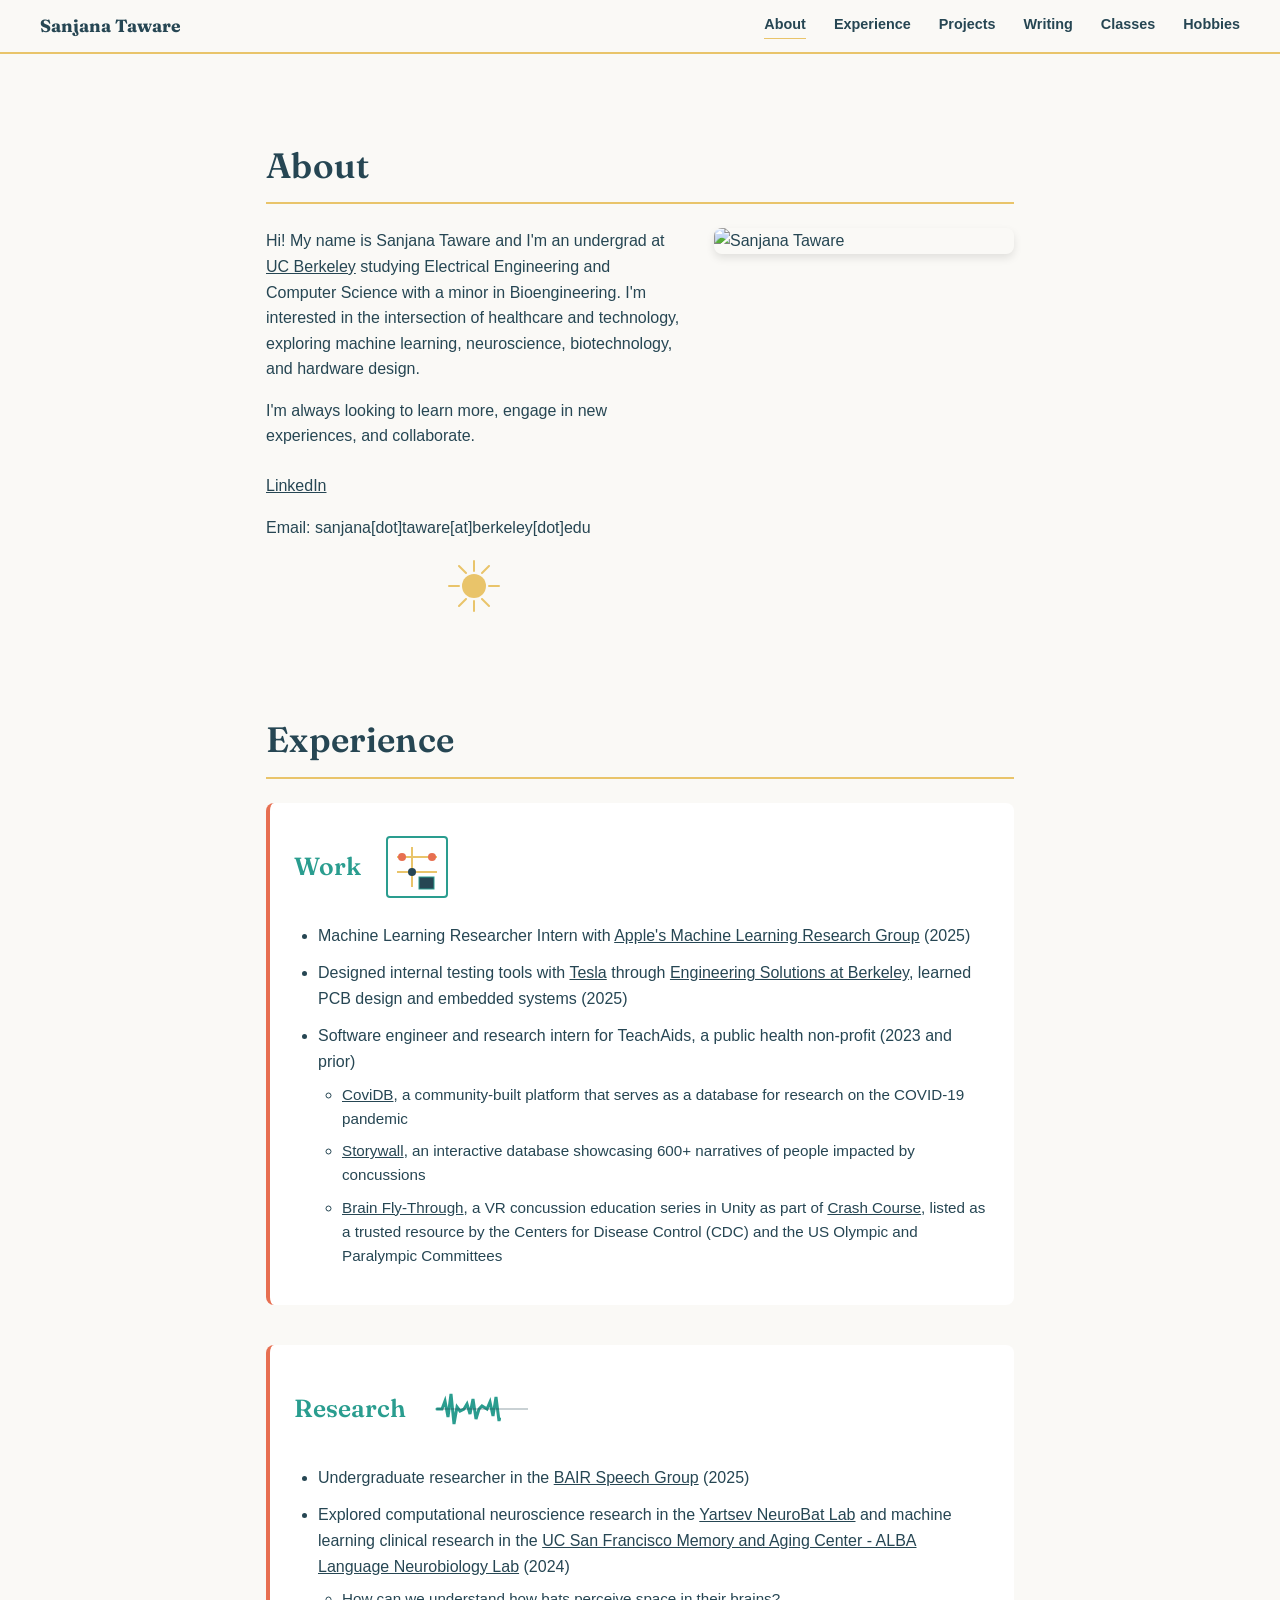
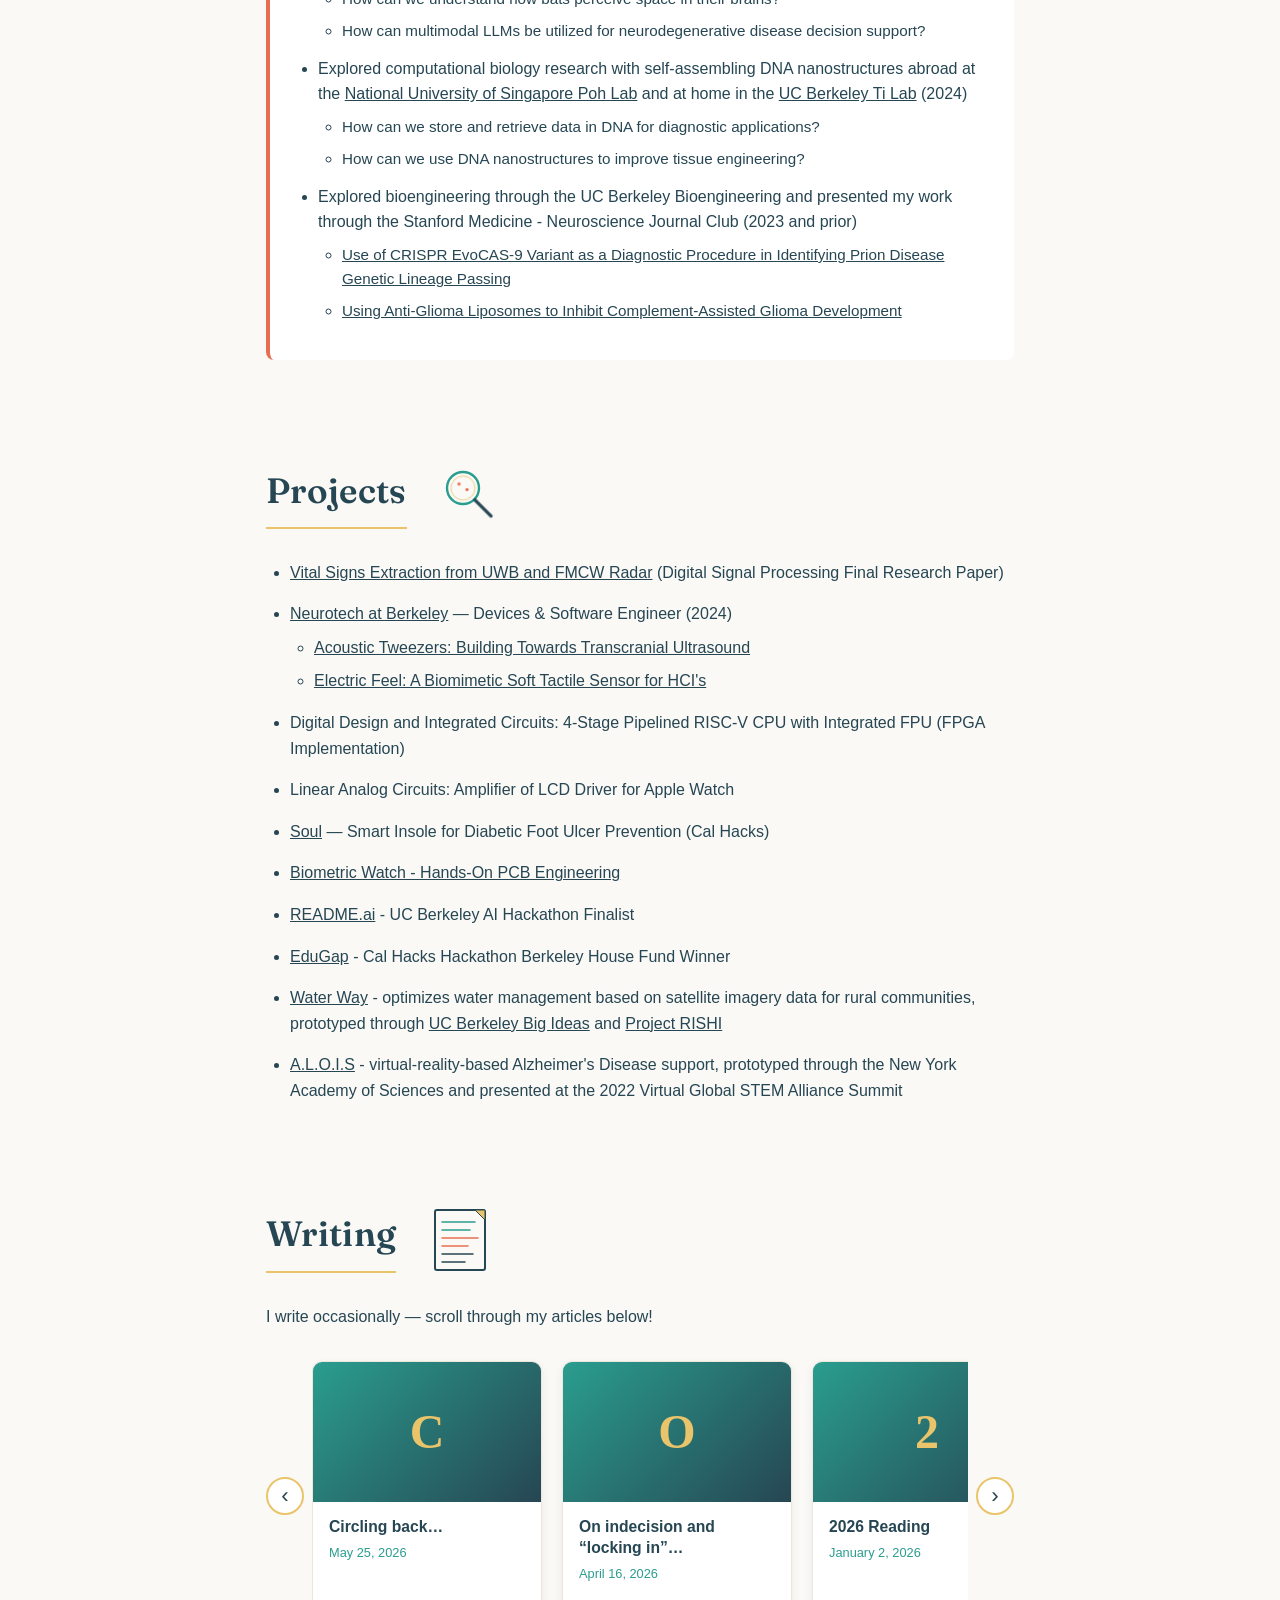
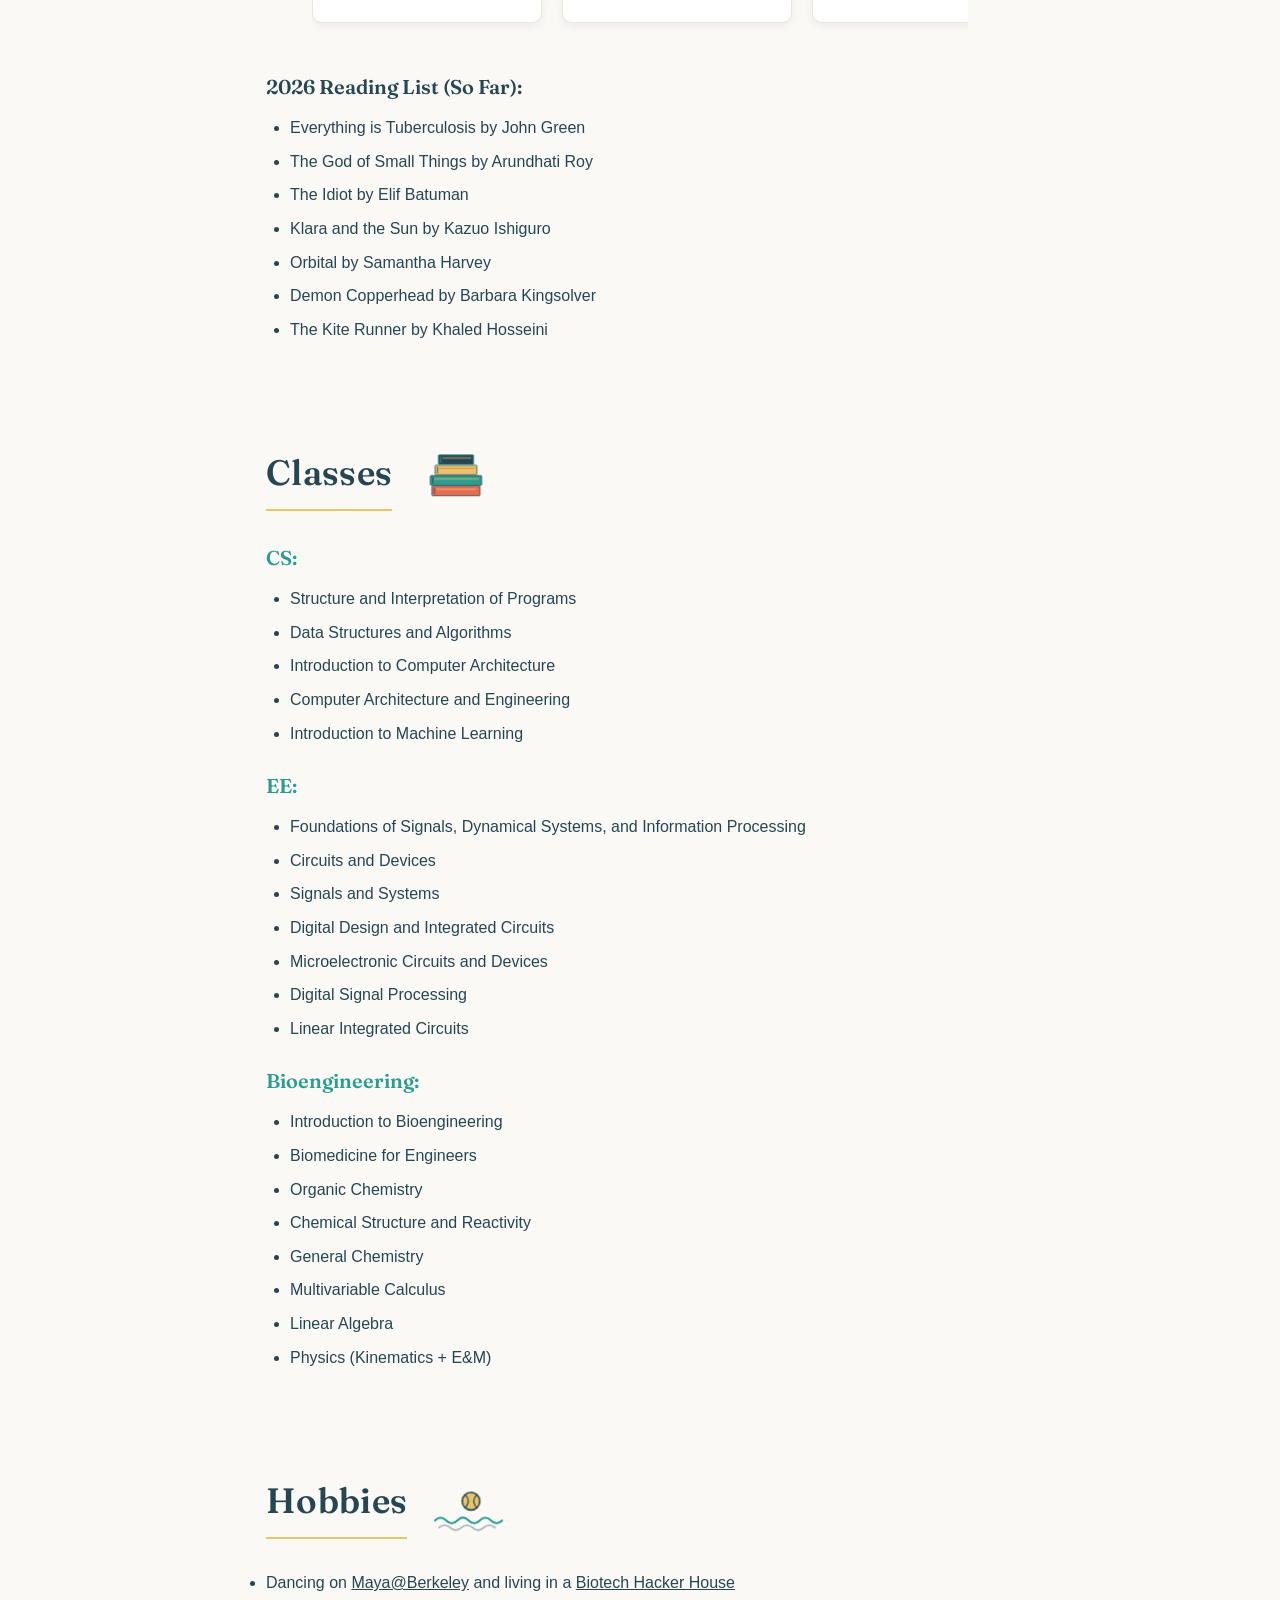
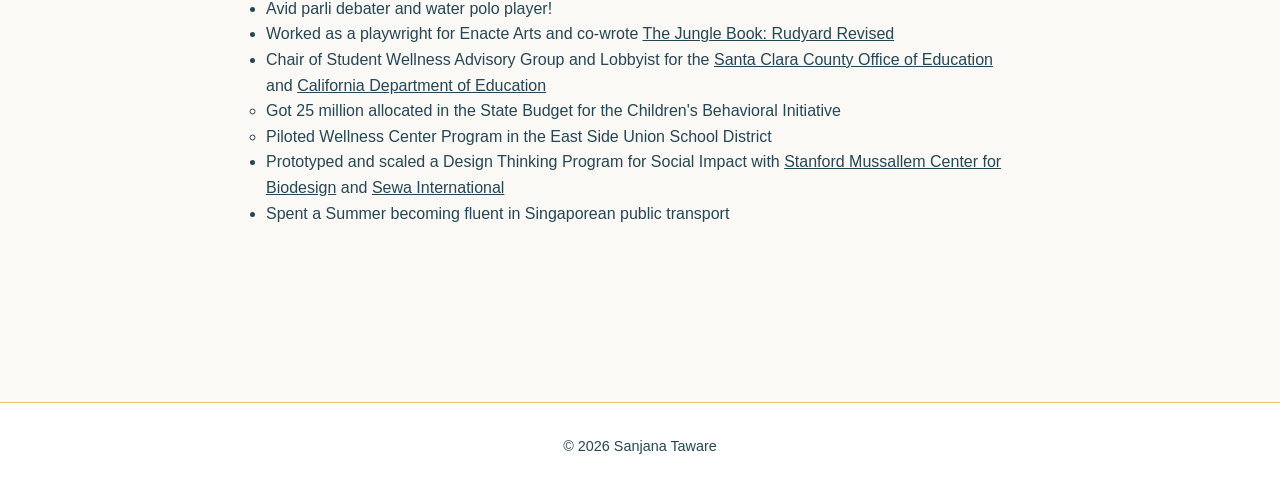
==== commit 3496a681: "Move Neurotech to Projects with Acoustic Tweezers and Electric Feel as sub-items Co-Authored-By: Cla" ====
--- a/index.html
+++ b/index.html
@@ -69,7 +69,6 @@
                 <ul>
                     <li>Machine Learning Researcher Intern with <a href="https://machinelearning.apple.com" target="_blank">Apple's Machine Learning Research Group</a> (2025)</li>
                     <li>Designed internal testing tools with <a href="https://www.tesla.com/" target="_blank">Tesla</a> through <a href="https://esberkeley.org/" target="_blank">Engineering Solutions at Berkeley</a>, learned PCB design and embedded systems (2025)</li>
-                    <li>Devices and software engineer at <a href="https://neurotech.studentorg.berkeley.edu/" target="_blank">Neurotech at Berkeley</a> (2024)</li>
                     <li>Software engineer and research intern for TeachAids, a public health non-profit (2023 and prior)
                         <ul>
                             <li><a href="https://covidb.org/" target="_blank">CoviDB</a>, a community-built platform that serves as a database for research on the COVID-19 pandemic</li>
@@ -131,8 +130,12 @@
             </div>
             <ul>
                 <li><a href="https://drive.google.com/file/d/1zalfgshvxFIu1Ej_-M4wnDMdqsFLsAmC/view?usp=sharing" target="_blank">Vital Signs Extraction from UWB and FMCW Radar</a> (Digital Signal Processing Final Research Paper)</li>
-                <li><a href="https://docs.google.com/presentation/d/1ooP17NJ-s5kulbnIPeNuyhO5WMR38kMQf6JEGynOtdE/edit?usp=sharing" target="_blank">Acoustic Tweezers: Building Towards Transcranial Ultrasound</a></li>
-                <li><a href="https://docs.google.com/presentation/d/1B0ZRc6AsgAbR08pkQvXbPwWXocU0MpPkP-jUN8tNl8A/edit?usp=sharing" target="_blank">Electric Feel: A Biomimetic Soft Tactile Sensor for HCI's</a></li>
+                <li><a href="https://neurotech.studentorg.berkeley.edu/" target="_blank">Neurotech at Berkeley</a> — Devices &amp; Software Engineer (2024)
+                    <ul>
+                        <li><a href="https://docs.google.com/presentation/d/1ooP17NJ-s5kulbnIPeNuyhO5WMR38kMQf6JEGynOtdE/edit?usp=sharing" target="_blank">Acoustic Tweezers: Building Towards Transcranial Ultrasound</a></li>
+                        <li><a href="https://docs.google.com/presentation/d/1B0ZRc6AsgAbR08pkQvXbPwWXocU0MpPkP-jUN8tNl8A/edit?usp=sharing" target="_blank">Electric Feel: A Biomimetic Soft Tactile Sensor for HCI's</a></li>
+                    </ul>
+                </li>
                 <li>Digital Design and Integrated Circuits: 4-Stage Pipelined RISC-V CPU with Integrated FPU (FPGA Implementation)</li>
                 <li>Linear Analog Circuits: Amplifier of LCD Driver for Apple Watch</li>
                 <li><a href="https://devpost.com/software/soul-ez0awu?ref_content=my-projects-tab&ref_feature=my_projects" target="_blank">Soul</a> — Smart Insole for Diabetic Foot Ulcer Prevention (Cal Hacks)</li>
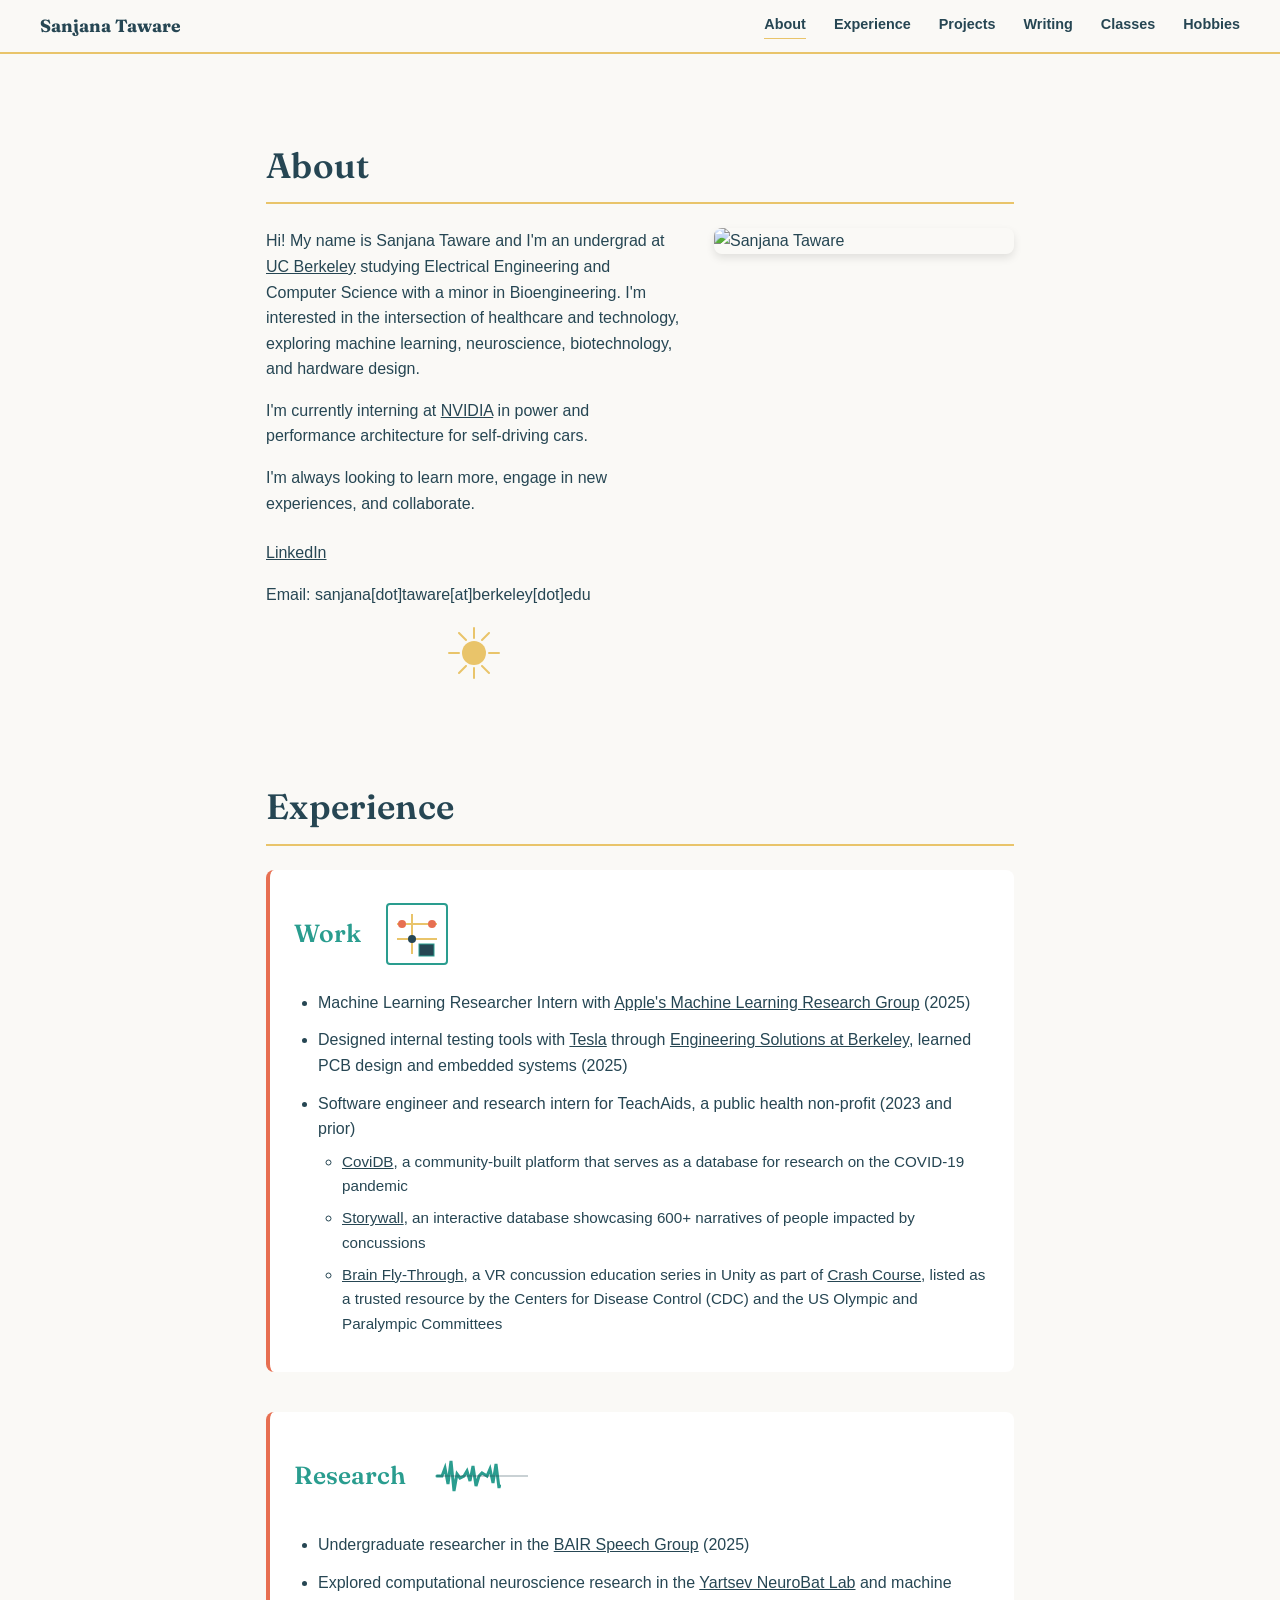
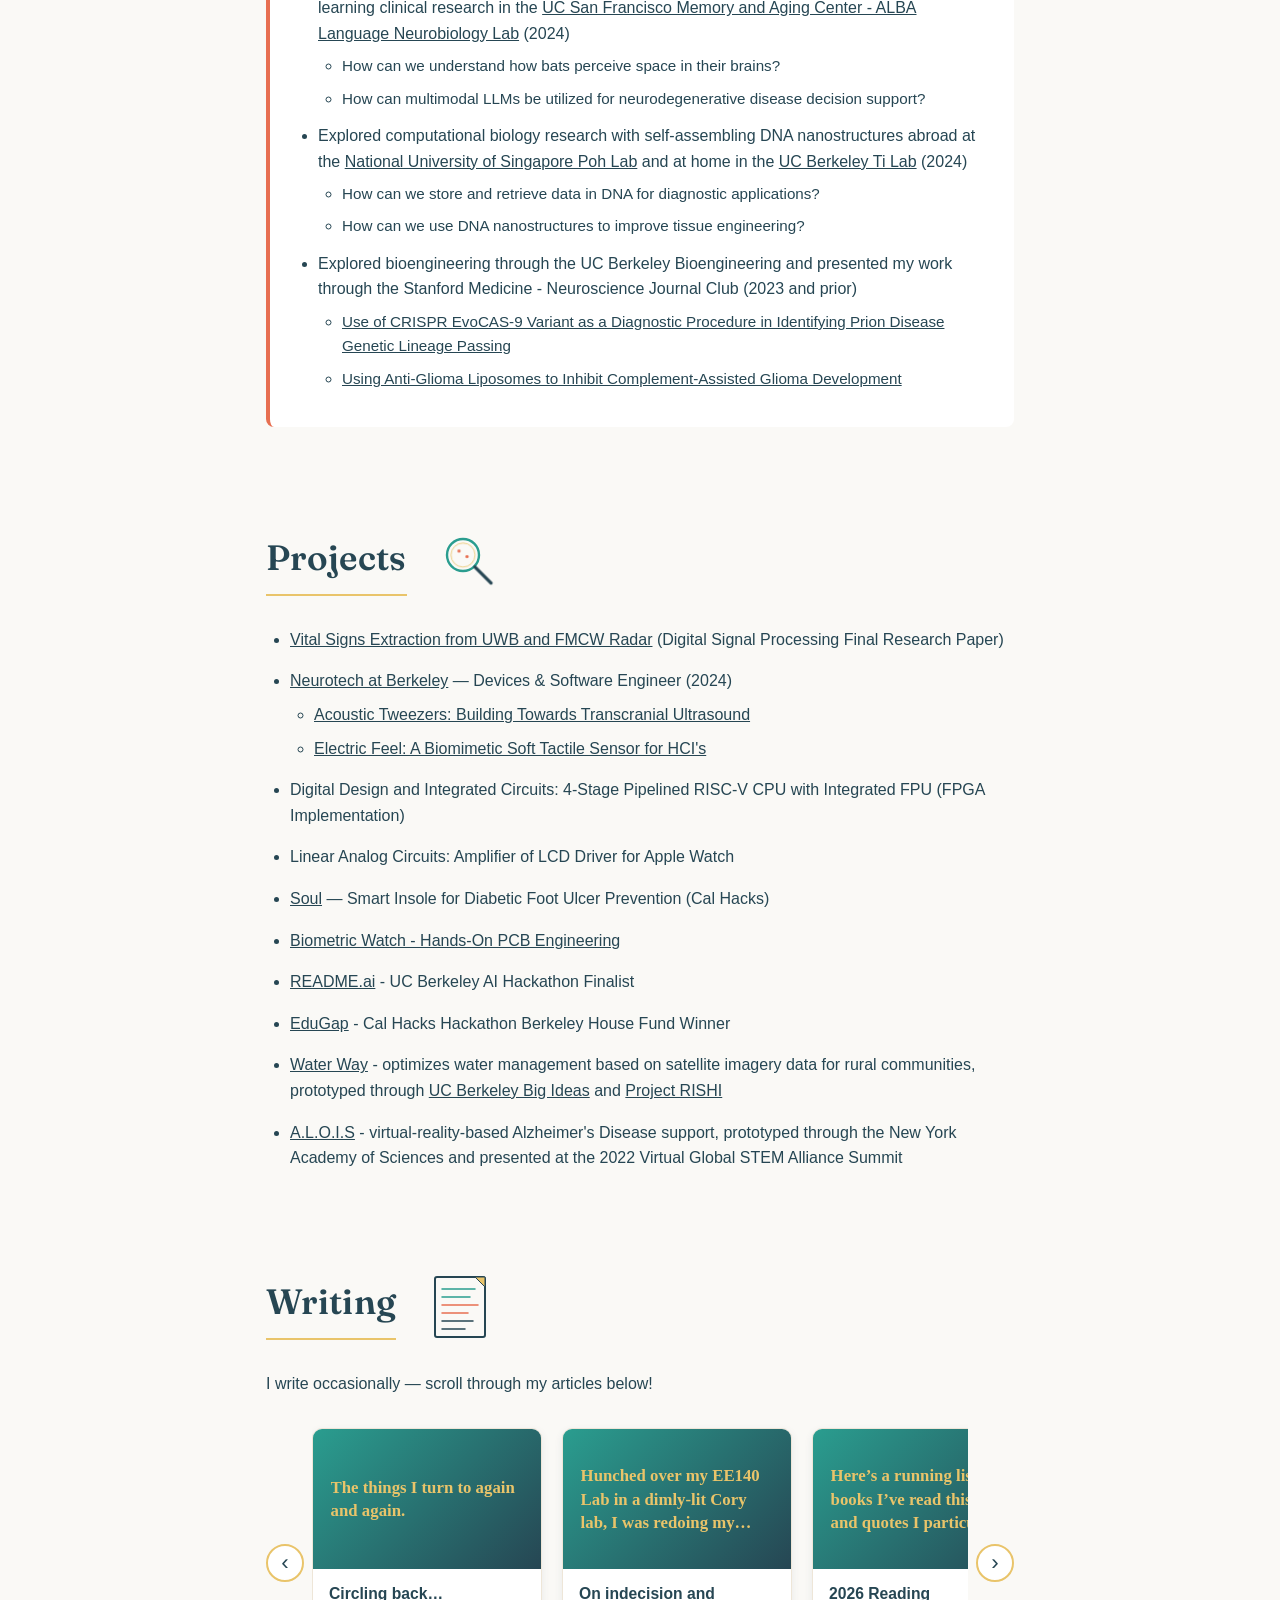
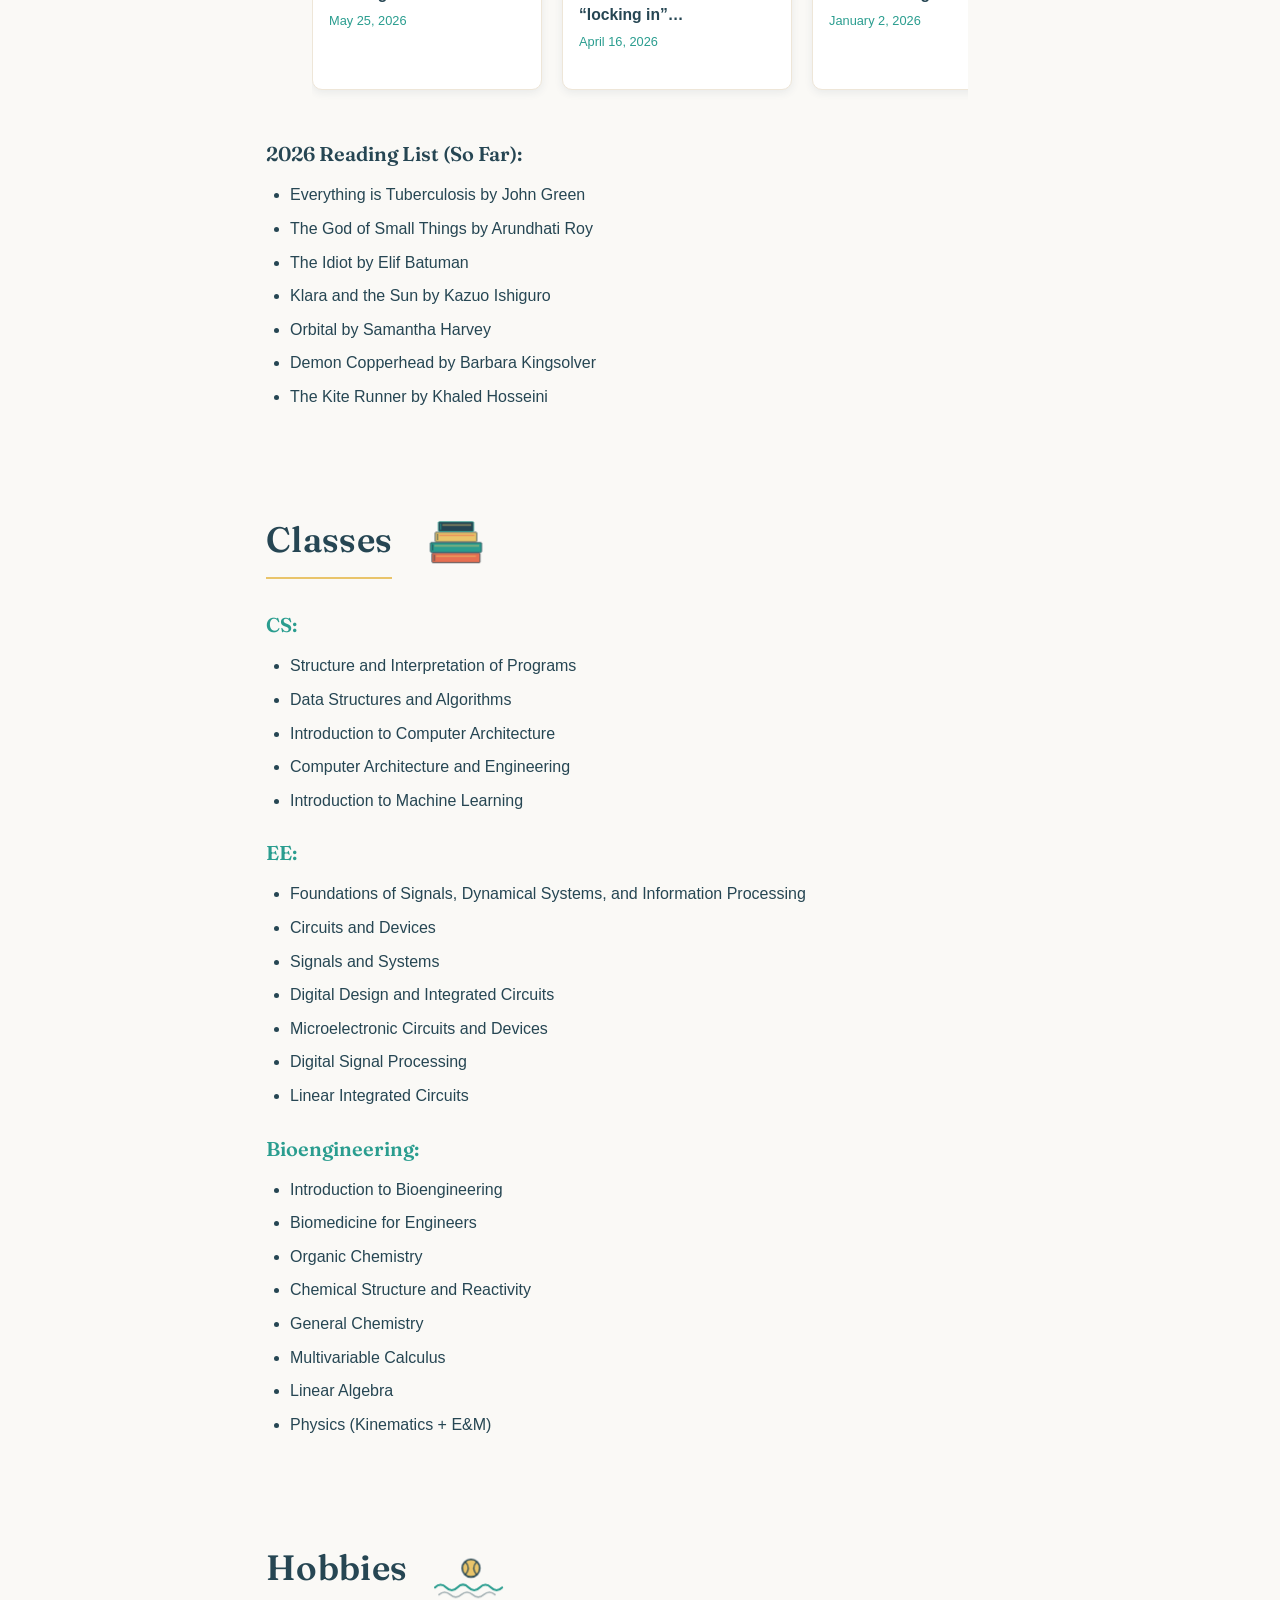
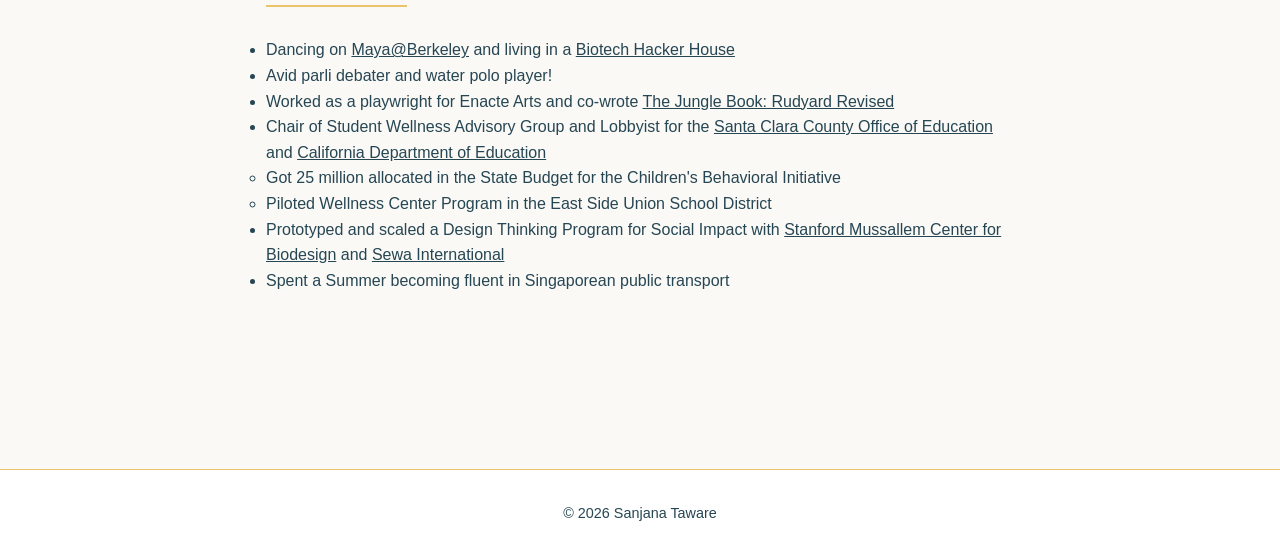
==== commit a03a0957: "Add text-snippet thumbnails, update articles, add NVIDIA internship - Show first words of article as" ====
--- a/index.html
+++ b/index.html
@@ -28,6 +28,7 @@
             <div class="about-content">
                 <div class="about-text">
                     <p>Hi! My name is Sanjana Taware and I'm an undergrad at <a href="https://eecs.berkeley.edu/" target="_blank">UC Berkeley</a> studying Electrical Engineering and Computer Science with a minor in Bioengineering. I'm interested in the intersection of healthcare and technology, exploring machine learning, neuroscience, biotechnology, and hardware design.</p>
+                    <p>I'm currently interning at <a href="https://www.nvidia.com/en-us/solutions/autonomous-vehicles/" target="_blank">NVIDIA</a> in power and performance architecture for self-driving cars.</p>
                     <p>I'm always looking to learn more, engage in new experiences, and collaborate.</p>
                     <div class="contact">
                         <p><a href="https://www.linkedin.com/in/sanjana-taware-2880a5168/" target="_blank">LinkedIn</a></p>
--- a/styles.css
+++ b/styles.css
@@ -1022,14 +1022,20 @@
     display: flex;
     align-items: center;
     justify-content: center;
+    padding: 1rem 1.1rem;
     background: linear-gradient(135deg, #2a9d8f 0%, #264653 100%);
 }
 
 .article-thumb-placeholder span {
-    font-size: 3rem;
-    font-weight: 700;
+    font-size: 1.05rem;
+    line-height: 1.4;
+    font-weight: 600;
     color: #e9c46a;
     font-family: Georgia, 'Times New Roman', serif;
+    display: -webkit-box;
+    -webkit-line-clamp: 4;
+    -webkit-box-orient: vertical;
+    overflow: hidden;
 }
 
 .article-card-body {
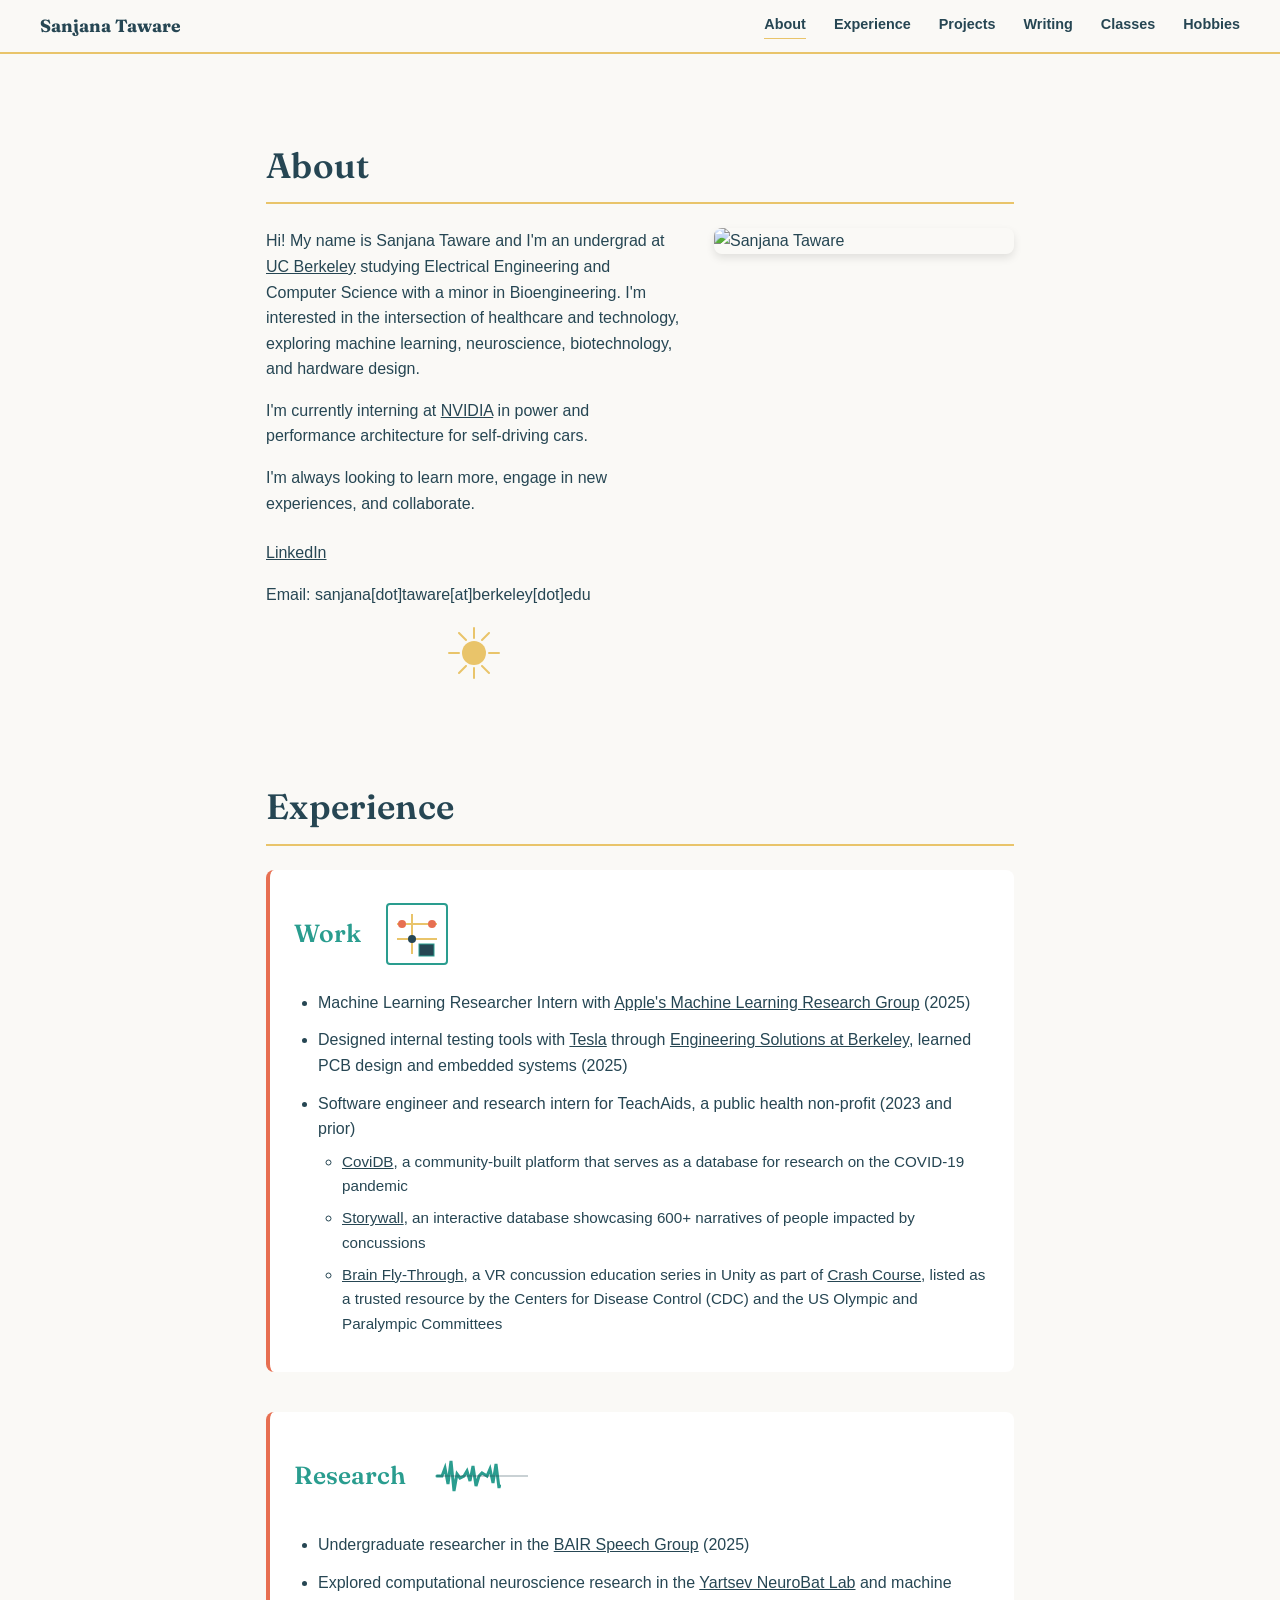
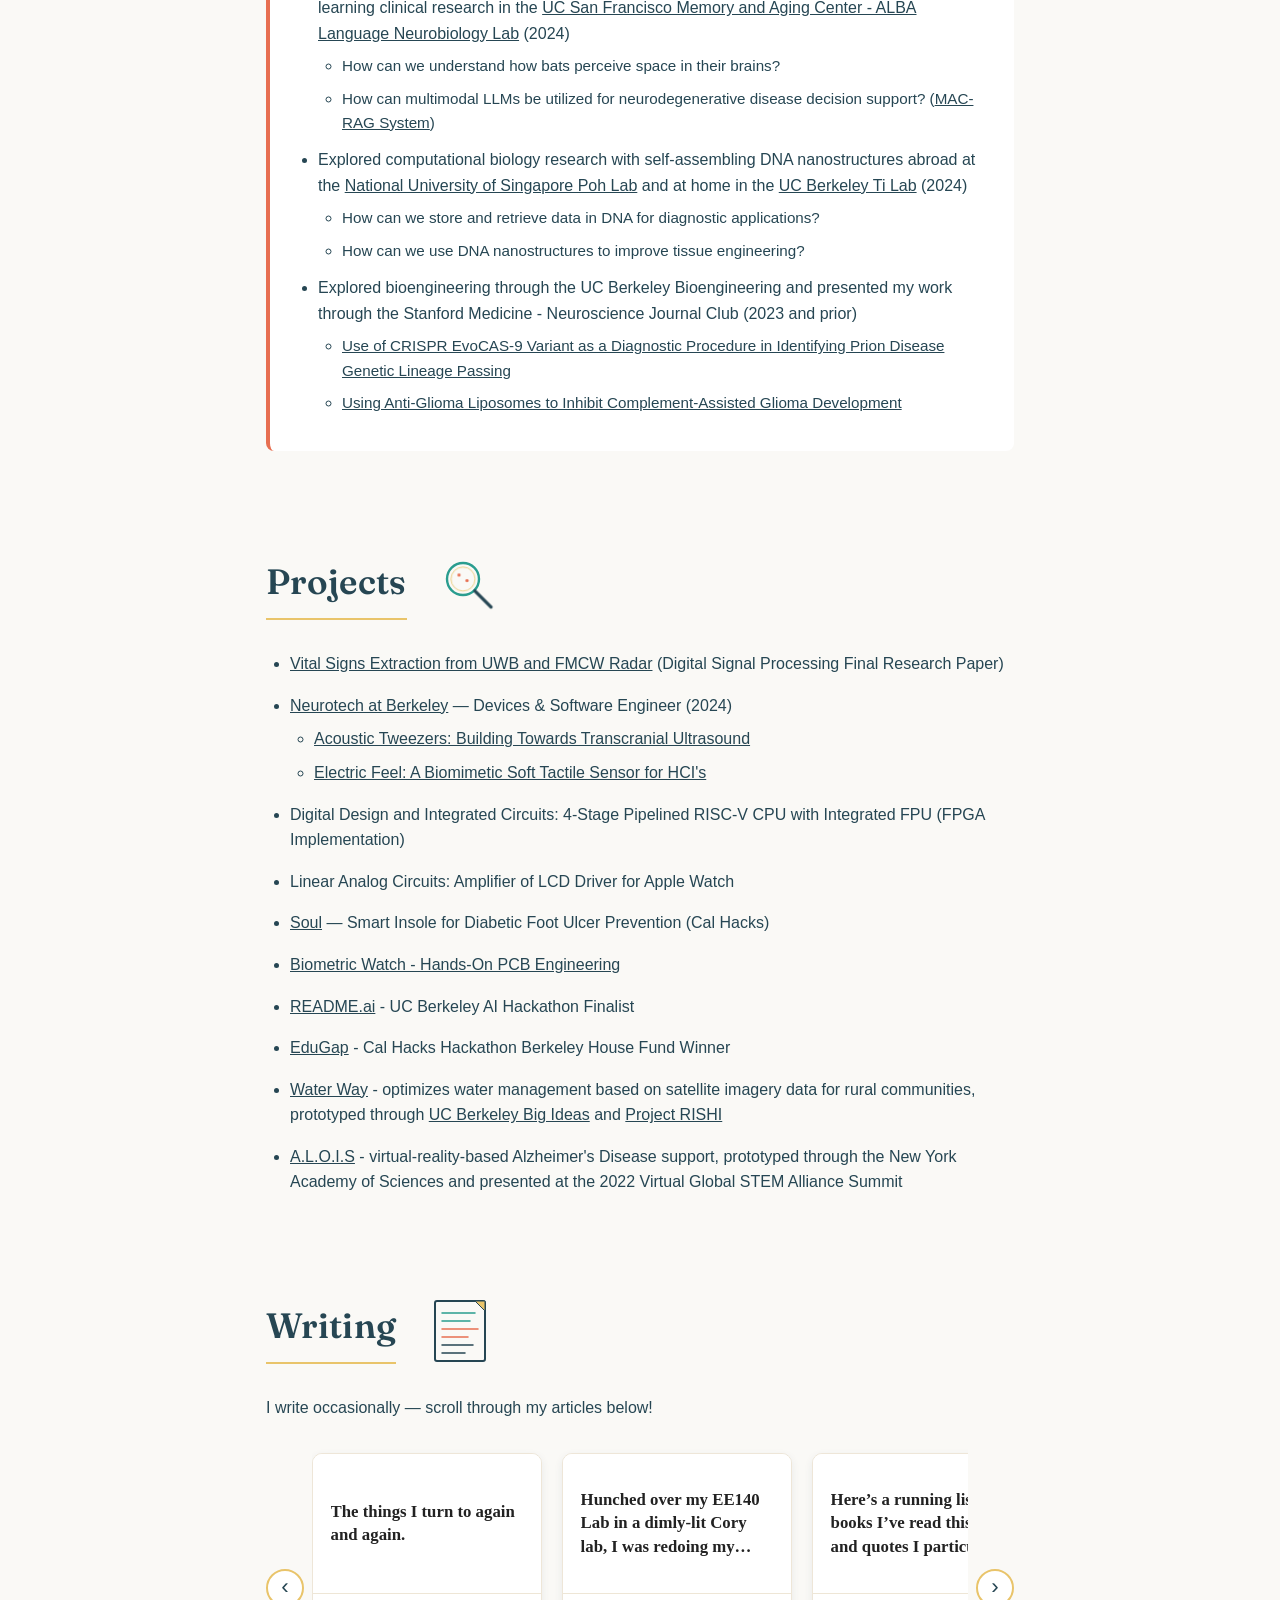
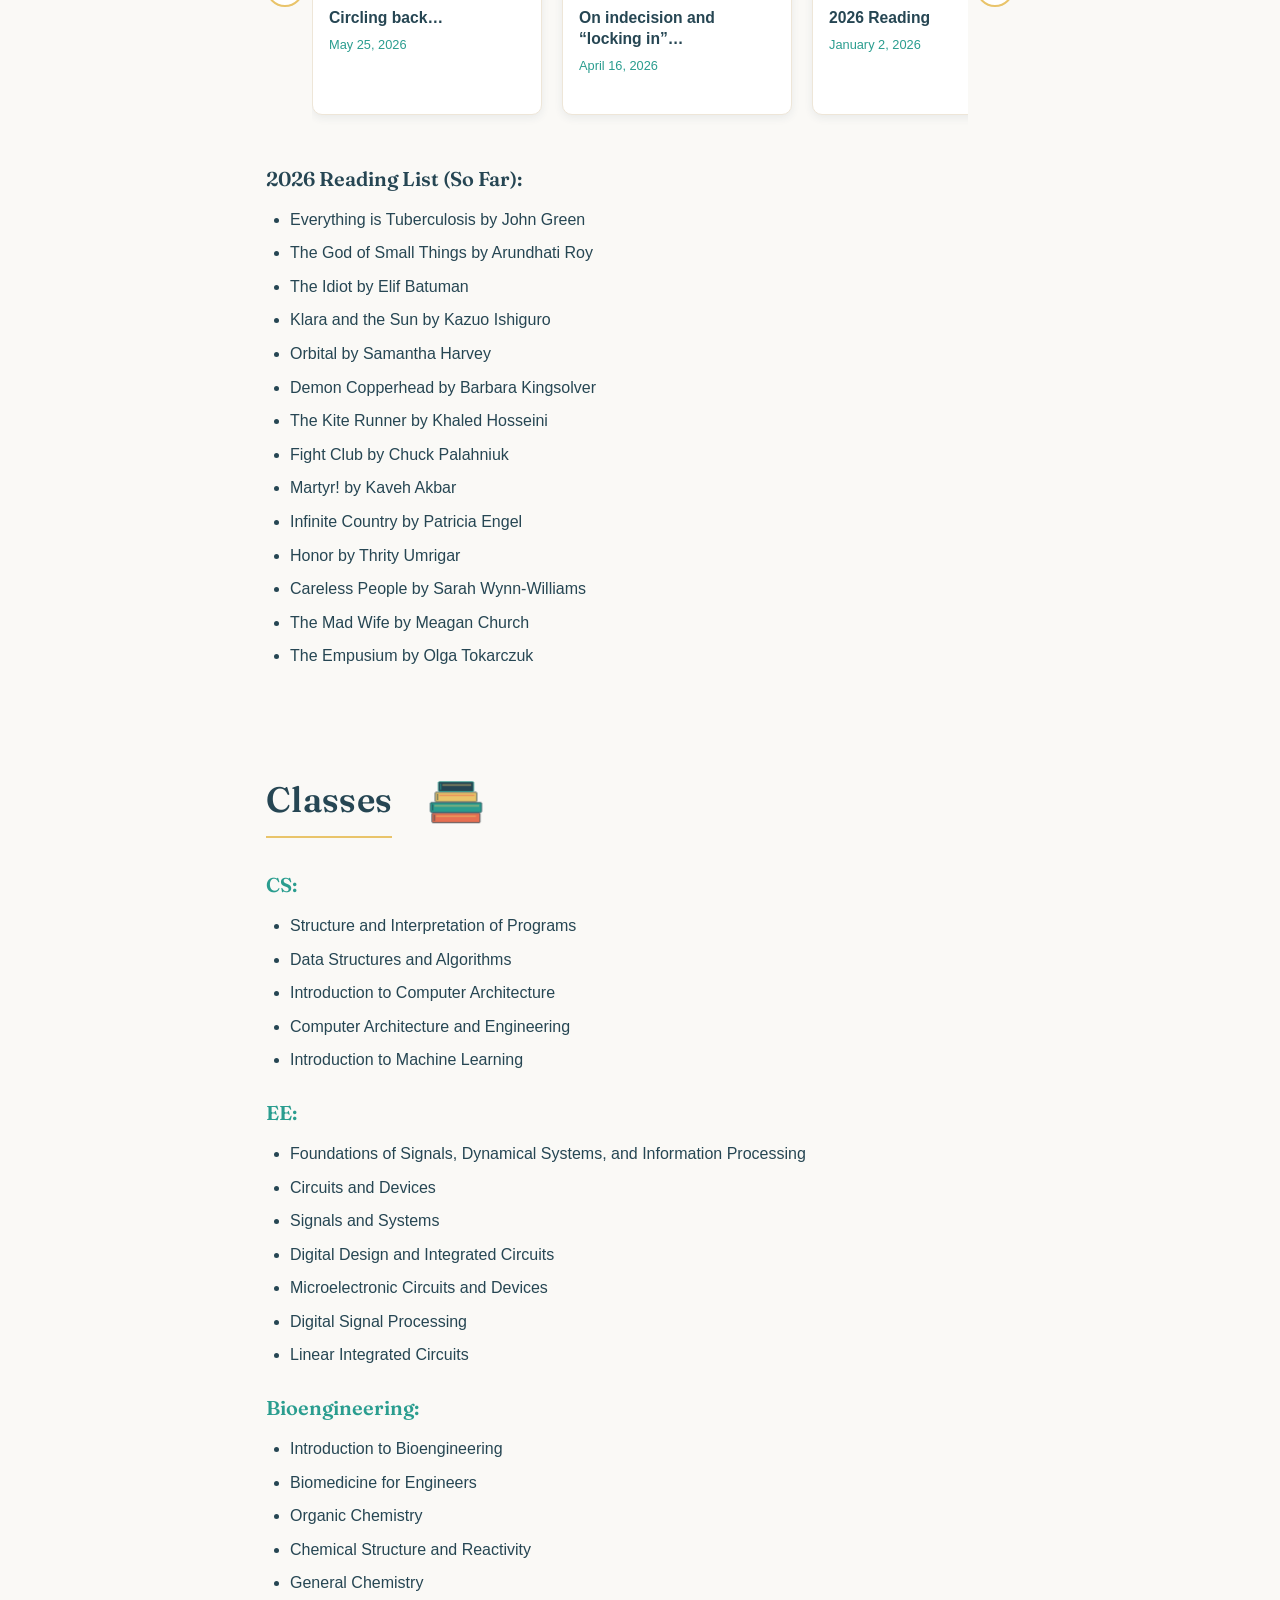
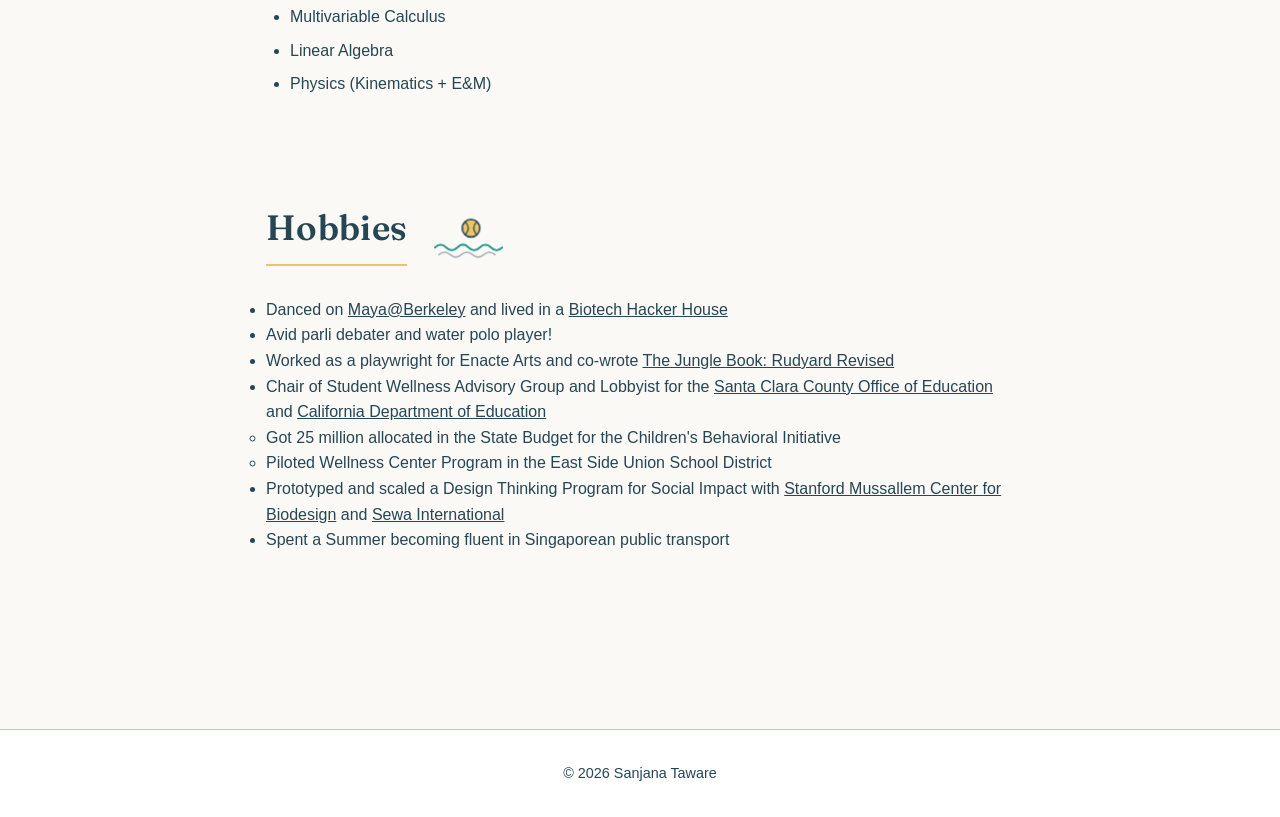
==== commit 66473446: "Soften article snippet thumbnails: dark text on white, no yellow Co-Authored-By: Claude Opus 4.8 <no" ====
--- a/index.html
+++ b/index.html
@@ -96,7 +96,7 @@
                     <li>Explored computational neuroscience research in the <a href="https://www.michaelyartsev.com/" target="_blank">Yartsev NeuroBat Lab</a> and machine learning clinical research in the <a href="https://albalab.ucsf.edu/" target="_blank">UC San Francisco Memory and Aging Center - ALBA Language Neurobiology Lab</a> (2024)
                         <ul>
                             <li>How can we understand how bats perceive space in their brains?</li>
-                            <li>How can multimodal LLMs be utilized for neurodegenerative disease decision support?</li>
+                            <li>How can multimodal LLMs be utilized for neurodegenerative disease decision support? (<a href="https://neuroailab.ucsf.edu/blog/2025/11/12/mac-rag-system" target="_blank">MAC-RAG System</a>)</li>
                         </ul>
                     </li>
                     <li>Explored computational biology research with self-assembling DNA nanostructures abroad at the <a href="https://syncti.org/" target="_blank">National University of Singapore Poh Lab</a> and at home in the <a href="https://tilabberkeley.com/" target="_blank">UC Berkeley Ti Lab</a> (2024)
@@ -185,6 +185,13 @@
                 <li>Orbital by Samantha Harvey</li>
                 <li>Demon Copperhead by Barbara Kingsolver</li>
                 <li>The Kite Runner by Khaled Hosseini</li>
+                <li>Fight Club by Chuck Palahniuk</li>
+                <li>Martyr! by Kaveh Akbar</li>
+                <li>Infinite Country by Patricia Engel</li>
+                <li>Honor by Thrity Umrigar</li>
+                <li>Careless People by Sarah Wynn-Williams</li>
+                <li>The Mad Wife by Meagan Church</li>
+                <li>The Empusium by Olga Tokarczuk</li>
             </ul>
         </section>
 
@@ -269,7 +276,7 @@
                 </svg>
             </div>
             <ul>
-                <li>Dancing on <a href="https://www.instagram.com/mayaatberkeley/?hl=en" target="_blank">Maya@Berkeley</a> and living in a <a href="https://nymag.com/intelligencer/article/san-francisco-ai-boom-artificial-intelligence-tech-industry-kids.html" target="_blank">Biotech Hacker House</a></li>
+                <li>Danced on <a href="https://www.instagram.com/mayaatberkeley/?hl=en" target="_blank">Maya@Berkeley</a> and lived in a <a href="https://nymag.com/intelligencer/article/san-francisco-ai-boom-artificial-intelligence-tech-industry-kids.html" target="_blank">Biotech Hacker House</a></li>
                 <li>Avid parli debater and water polo player!</li>
                 <li>Worked as a playwright for Enacte Arts and co-wrote <a href="https://www.enacte.org/past-productions/the-jungle-book-rudyard-revised/" target="_blank">The Jungle Book: Rudyard Revised</a></li>
                 <li>Chair of Student Wellness Advisory Group and Lobbyist for the <a href="https://www.sccoe.org/Pages/SCCOE%20Home.aspx" target="_blank">Santa Clara County Office of Education</a> and <a href="https://www.cde.ca.gov/ls/mh/smhpwmembers.asp" target="_blank">California Department of Education</a>
--- a/styles.css
+++ b/styles.css
@@ -1023,14 +1023,15 @@
     align-items: center;
     justify-content: center;
     padding: 1rem 1.1rem;
-    background: linear-gradient(135deg, #2a9d8f 0%, #264653 100%);
+    background: #ffffff;
+    border-bottom: 1px solid #eee6d6;
 }
 
 .article-thumb-placeholder span {
     font-size: 1.05rem;
     line-height: 1.4;
     font-weight: 600;
-    color: #e9c46a;
+    color: #222222;
     font-family: Georgia, 'Times New Roman', serif;
     display: -webkit-box;
     -webkit-line-clamp: 4;
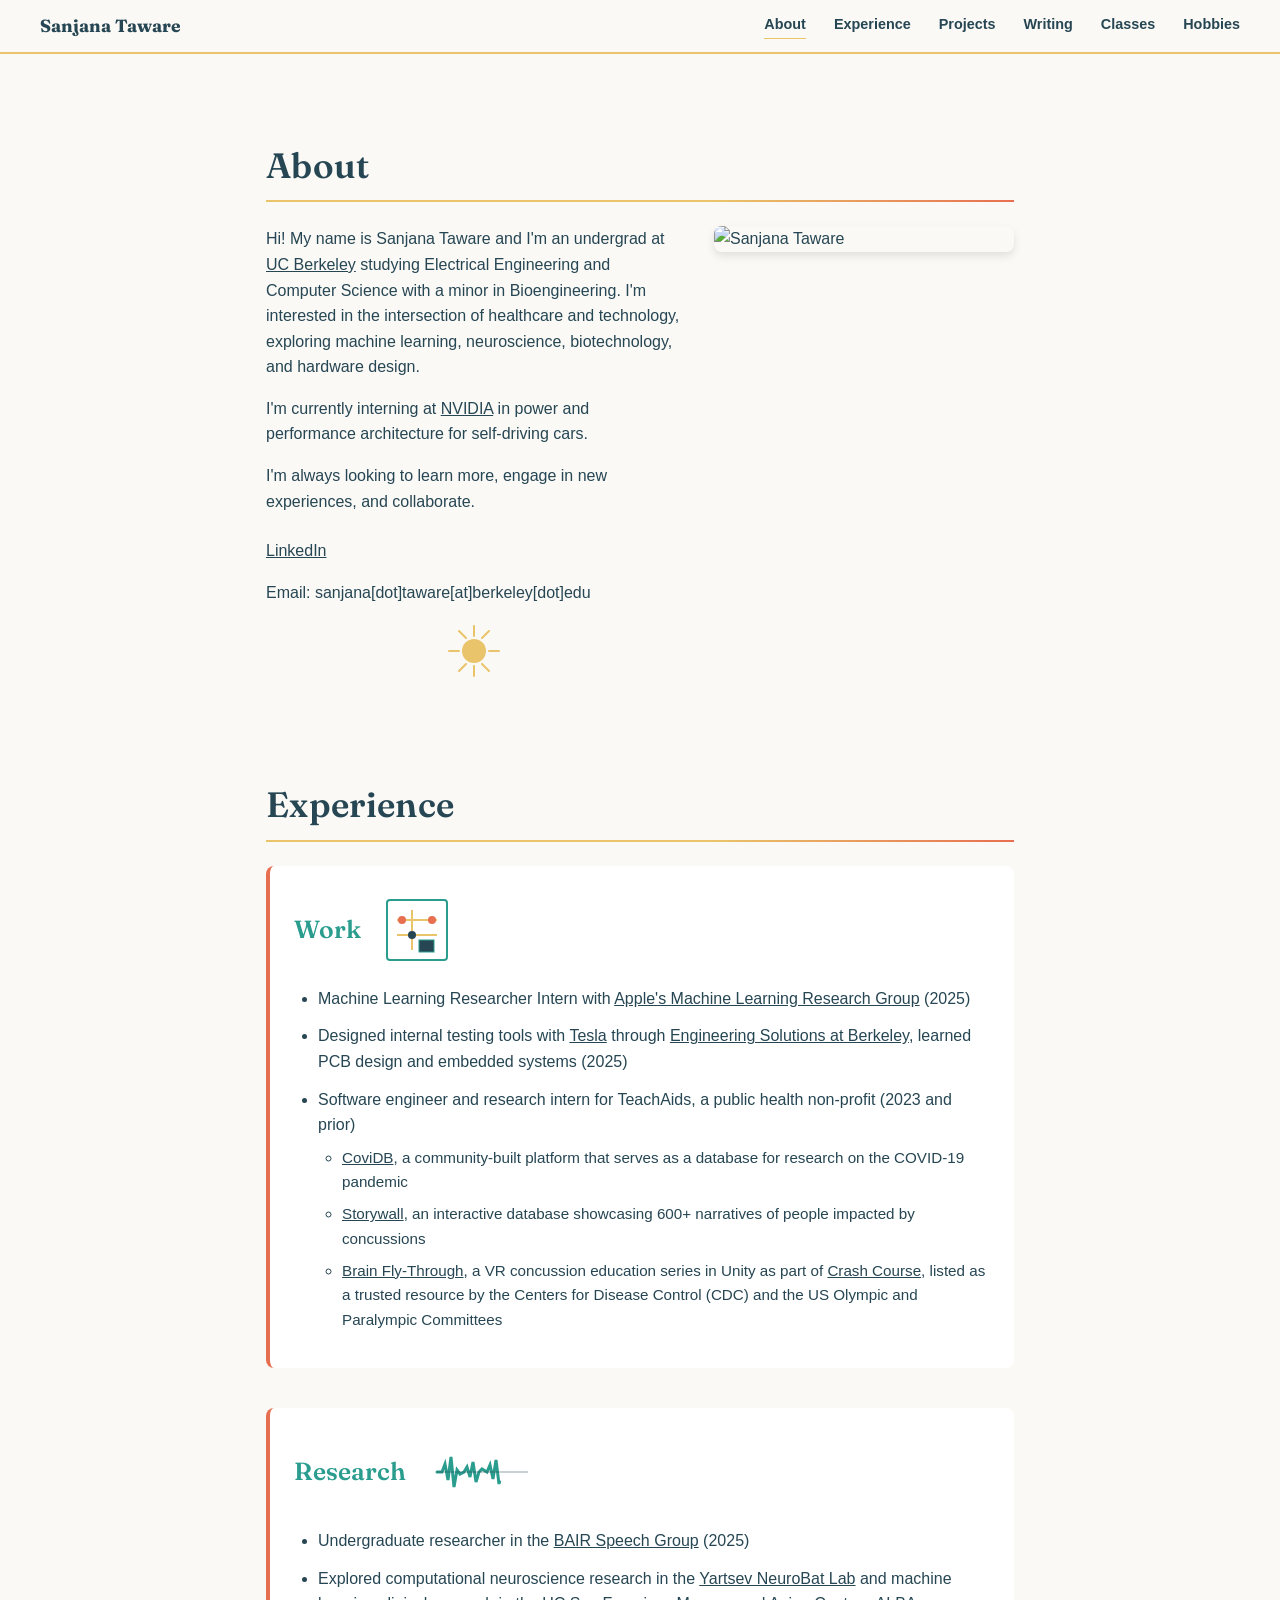
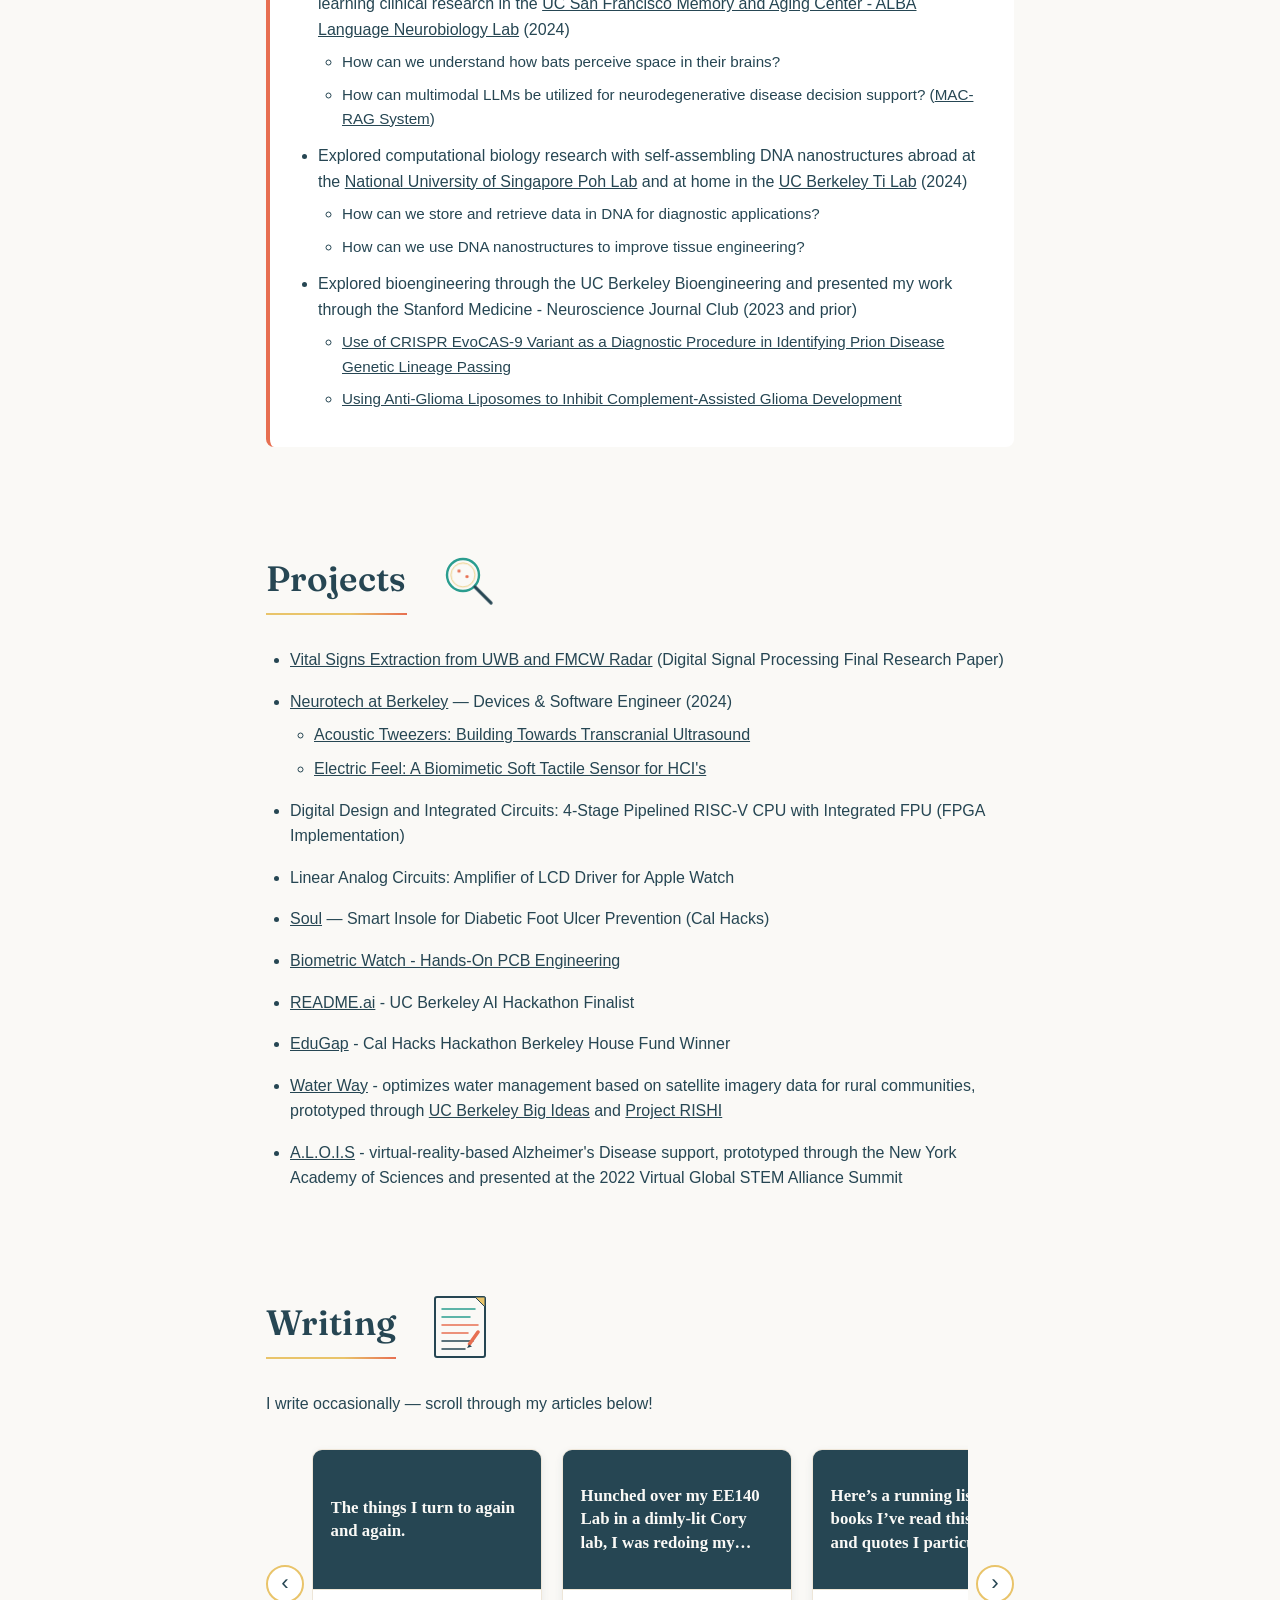
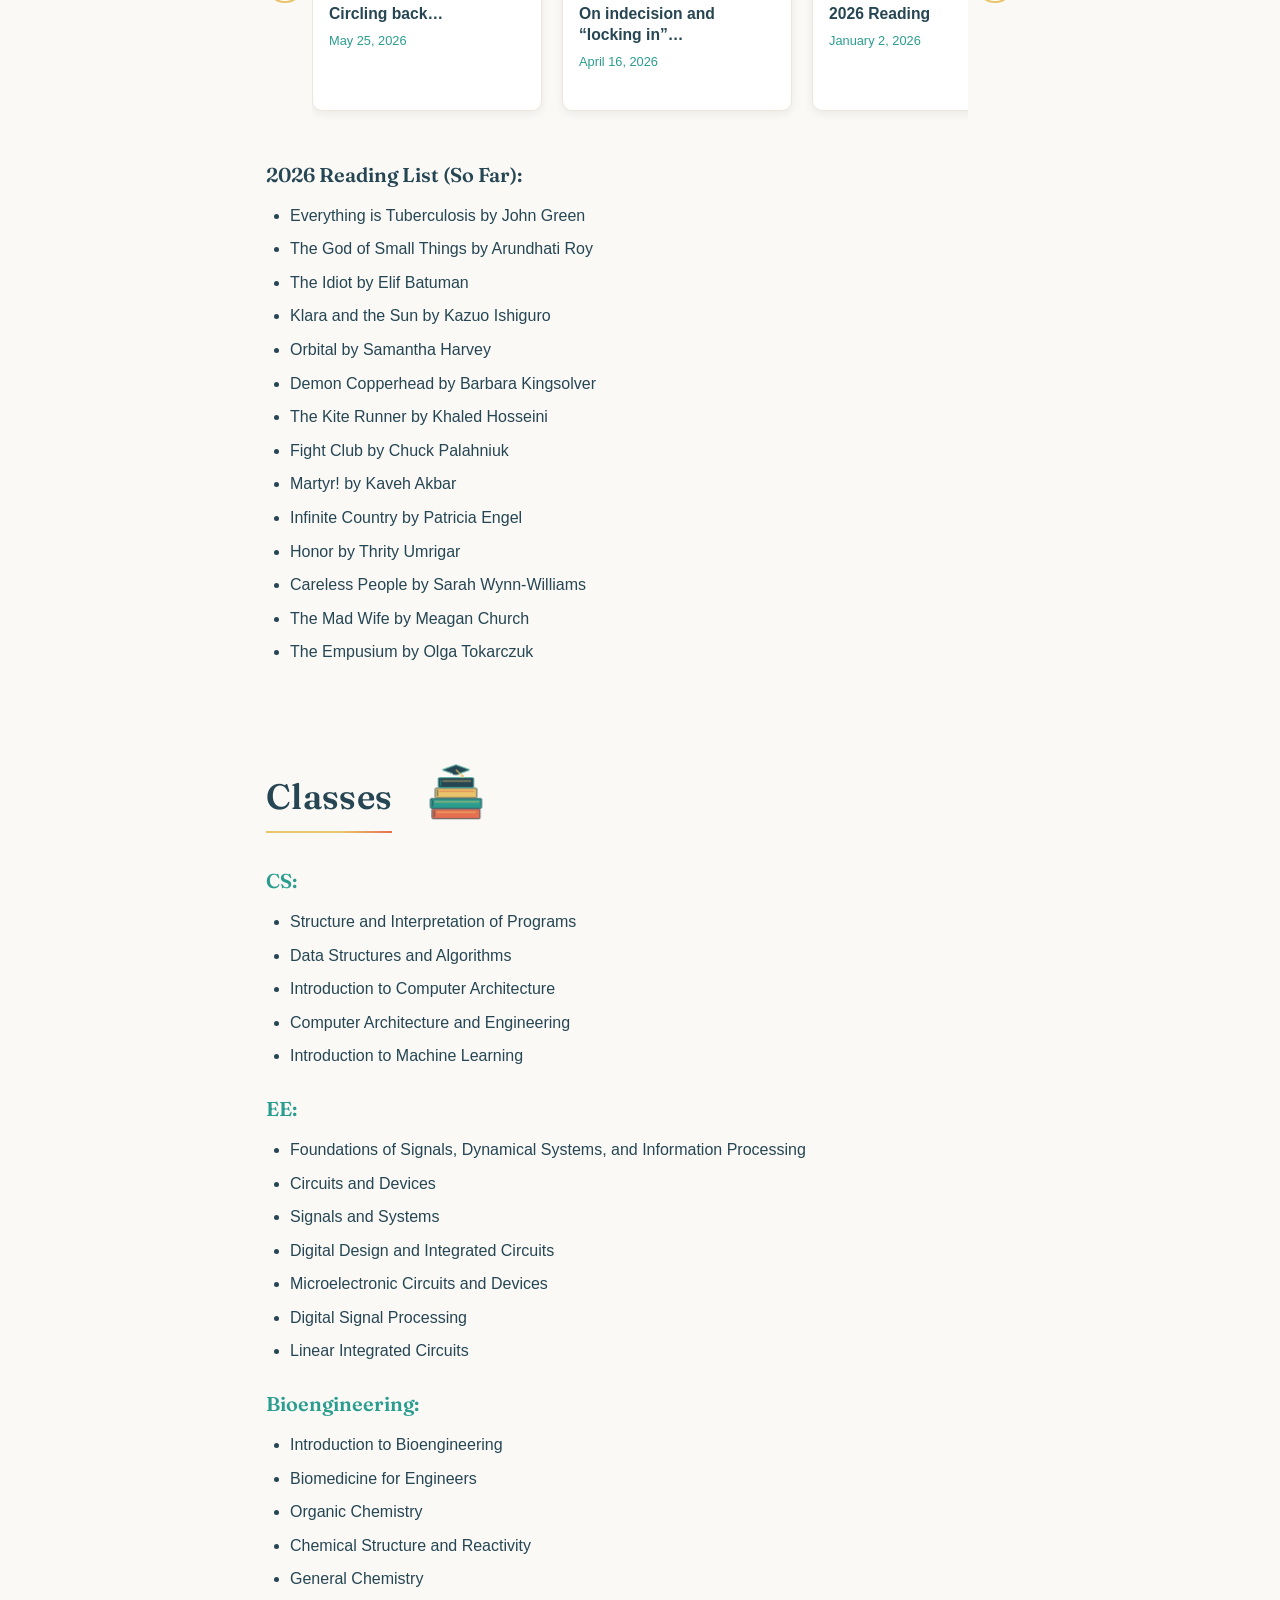
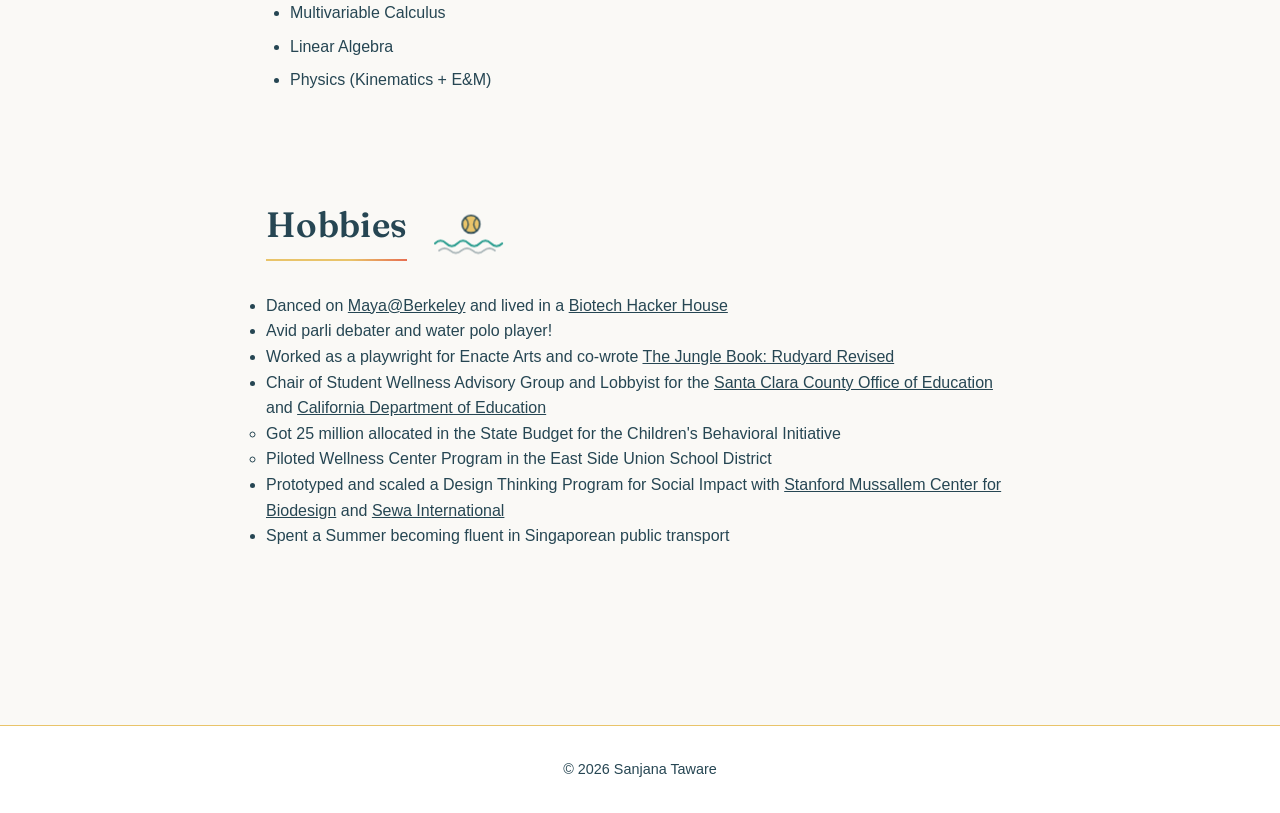
==== commit 3eaaa55e: "Add expressive content-themed animations and scroll reveal polish - PCB: traveling signal pulses and" ====
--- a/index.html
+++ b/index.html
@@ -7,7 +7,7 @@
     <link rel="preconnect" href="https://fonts.googleapis.com">
     <link rel="preconnect" href="https://fonts.gstatic.com" crossorigin>
     <link href="https://fonts.googleapis.com/css2?family=Fraunces:opsz,wght@9..144,500;9..144,600;9..144,700&display=swap" rel="stylesheet">
-    <link rel="stylesheet" href="styles.css?v=4">
+    <link rel="stylesheet" href="styles.css?v=5">
 </head>
 <body>
     <nav id="topnav">
@@ -65,6 +65,9 @@
                         <circle class="pcb-component pcb-comp-2" cx="55" cy="30" r="4" fill="#e76f51"/>
                         <circle class="pcb-component pcb-comp-3" cx="35" cy="45" r="4" fill="#264653"/>
                         <rect class="pcb-chip" x="42" y="50" width="15" height="12" fill="#264653" stroke="#2a9d8f" stroke-width="1"/>
+                        <circle class="pcb-pulse pcb-pulse-1" cx="20" cy="30" r="2.5" fill="#e76f51"/>
+                        <circle class="pcb-pulse pcb-pulse-2" cx="35" cy="20" r="2.5" fill="#2a9d8f"/>
+                        <circle class="pcb-led" cx="46" cy="53" r="1.5" fill="#e9c46a"/>
                     </svg>
                 </div>
                 <ul>
@@ -89,6 +92,9 @@
 
                         <!-- EEG baseline -->
                         <line class="eeg-baseline" x1="15" y1="40" x2="106" y2="40" stroke="#264653" stroke-width="0.5" opacity="0.3"/>
+
+                        <!-- Signal dot riding the wave -->
+                        <circle class="eeg-dot" r="3" fill="#e76f51"/>
                     </svg>
                 </div>
                 <ul>
@@ -119,9 +125,16 @@
             <div class="section-header">
                 <h1>Projects</h1>
                 <svg class="projects-animation" width="80" height="80" viewBox="0 0 100 100">
+                    <defs>
+                        <clipPath id="lensClip"><circle cx="40" cy="40" r="18"/></clipPath>
+                    </defs>
                     <!-- Magnifying glass lens -->
                     <circle class="mag-lens" cx="40" cy="40" r="20" fill="none" stroke="#2a9d8f" stroke-width="3"/>
                     <circle class="mag-inner" cx="40" cy="40" r="15" fill="none" stroke="#e9c46a" stroke-width="1" opacity="0.5"/>
+                    <!-- Glint sweeping across the lens -->
+                    <g clip-path="url(#lensClip)">
+                        <line class="mag-glint" x1="28" y1="52" x2="52" y2="28" stroke="#faf9f6" stroke-width="4" stroke-linecap="round"/>
+                    </g>
                     <!-- Magnifying glass handle -->
                     <line class="mag-handle" x1="55" y1="55" x2="75" y2="75" stroke="#264653" stroke-width="4" stroke-linecap="round"/>
                     <!-- Sparkles/highlights -->
@@ -164,6 +177,11 @@
                     <line class="writing-line writing-line-4" x1="22" y1="46" x2="48" y2="46" stroke="#e76f51" stroke-width="1.5" stroke-linecap="round"/>
                     <line class="writing-line writing-line-5" x1="22" y1="54" x2="53" y2="54" stroke="#264653" stroke-width="1.5" stroke-linecap="round"/>
                     <line class="writing-line writing-line-6" x1="22" y1="62" x2="45" y2="62" stroke="#264653" stroke-width="1.5" stroke-linecap="round"/>
+                    <!-- Pen that writes the lines -->
+                    <g class="writing-pen">
+                        <line x1="2.5" y1="-4" x2="11" y2="-16" stroke="#e76f51" stroke-width="3.5" stroke-linecap="round"/>
+                        <path d="M 0 0 L 2 -3.5 L 5 -1.5 Z" fill="#264653"/>
+                    </g>
                 </svg>
             </div>
             <p>I write occasionally — scroll through my articles below!</p>
@@ -218,6 +236,16 @@
                     <rect class="book book-4" x="28" y="21" width="44" height="12" fill="#264653" stroke="#2a9d8f" stroke-width="1" rx="1"/>
                     <line x1="31" y1="23" x2="31" y2="31" stroke="#2a9d8f" stroke-width="1"/>
                     <rect x="33" y="24" width="36" height="2" fill="#e9c46a" opacity="0.5"/>
+
+                    <!-- Graduation cap landing on the stack -->
+                    <g class="grad-cap">
+                        <polygon points="50,5 67,11 50,17 33,11" fill="#264653" stroke="#2a9d8f" stroke-width="1"/>
+                        <rect x="46" y="13" width="8" height="4" fill="#264653"/>
+                        <g class="grad-tassel">
+                            <line x1="50" y1="11" x2="58" y2="19" stroke="#e9c46a" stroke-width="1.5"/>
+                            <circle cx="58" cy="19" r="1.8" fill="#e9c46a"/>
+                        </g>
+                    </g>
                 </svg>
             </div>
 
@@ -273,6 +301,10 @@
                     <!-- Waves -->
                     <path class="hobby-wave hobby-wave-1" d="M 5 58 Q 12 51 19 58 T 33 58 T 47 58 T 61 58 T 75 58 T 89 58" fill="none" stroke="#2a9d8f" stroke-width="2.5" stroke-linecap="round"/>
                     <path class="hobby-wave hobby-wave-2" d="M 10 67 Q 17 61 24 67 T 38 67 T 52 67 T 66 67 T 80 67" fill="none" stroke="#264653" stroke-width="2" stroke-linecap="round" opacity="0.4"/>
+                    <!-- Splash droplets -->
+                    <circle class="splash splash-1" cx="41" cy="50" r="1.8" fill="#2a9d8f"/>
+                    <circle class="splash splash-2" cx="59" cy="50" r="1.5" fill="#2a9d8f"/>
+                    <circle class="splash splash-3" cx="50" cy="52" r="1.3" fill="#2a9d8f"/>
                 </svg>
             </div>
             <ul>
@@ -296,6 +328,6 @@
     </footer>
 
     <div id="spotlight"></div>
-<script src="script.js"></script>
+<script src="script.js?v=2"></script>
 </body>
 </html>
--- a/styles.css
+++ b/styles.css
@@ -62,6 +62,24 @@
     border-bottom: 1.5px solid transparent;
     transition: color 0.2s ease;
     white-space: nowrap;
+    position: relative;
+}
+
+.nav-link::after {
+    content: '';
+    position: absolute;
+    left: 0;
+    bottom: -2px;
+    width: 100%;
+    height: 1.5px;
+    background-color: #2a9d8f;
+    transform: scaleX(0);
+    transform-origin: left;
+    transition: transform 0.25s ease;
+}
+
+.nav-link:hover::after {
+    transform: scaleX(1);
 }
 
 .nav-link:hover {
@@ -102,8 +120,30 @@
     letter-spacing: 0.01em;
     margin-bottom: 1.5rem;
     color: #264653;
-    border-bottom: 2px solid #e9c46a;
     padding-bottom: 0.5rem;
+    position: relative;
+}
+
+/* Underline sweeps in when the section scrolls into view */
+h1::after {
+    content: '';
+    position: absolute;
+    left: 0;
+    bottom: 0;
+    width: 100%;
+    height: 2px;
+    background: linear-gradient(90deg, #e9c46a 60%, #e76f51);
+    transform: scaleX(0);
+    transform-origin: left;
+    transition: transform 0.9s cubic-bezier(0.22, 1, 0.36, 1) 0.15s;
+}
+
+.tab-section.in-view h1::after {
+    transform: scaleX(1);
+}
+
+.article-page h1::after {
+    display: none;
 }
 
 h2 {
@@ -1023,7 +1063,7 @@
     align-items: center;
     justify-content: center;
     padding: 1rem 1.1rem;
-    background: #ffffff;
+    background: #264653;
     border-bottom: 1px solid #eee6d6;
 }
 
@@ -1031,7 +1071,7 @@
     font-size: 1.05rem;
     line-height: 1.4;
     font-weight: 600;
-    color: #222222;
+    color: #faf9f6;
     font-family: Georgia, 'Times New Roman', serif;
     display: -webkit-box;
     -webkit-line-clamp: 4;
@@ -1134,6 +1174,343 @@
     color: #2a9d8f;
 }
 
+/* ================================================================
+   Expressive detail animations
+   ================================================================ */
+
+/* Content reveal: blocks drift up as they enter the viewport.
+   The .reveal class is added by JS, so no-JS visitors see everything. */
+.reveal {
+    opacity: 0;
+    transform: translateY(16px);
+    transition: opacity 0.7s ease, transform 0.7s ease;
+}
+
+.reveal.visible {
+    opacity: 1;
+    transform: none;
+}
+
+/* Article cards cascade in as they load */
+.article-card {
+    opacity: 0;
+    animation: cardIn 0.55s ease-out forwards;
+    animation-delay: calc(var(--i, 0) * 90ms);
+}
+
+@keyframes cardIn {
+    from {
+        opacity: 0;
+        transform: translateY(14px);
+    }
+    to {
+        opacity: 1;
+    }
+}
+
+/* PCB: signal pulses ride the traces, LED heartbeat on the chip */
+.pcb-pulse {
+    opacity: 0;
+}
+
+.year-animation.animate .pcb-pulse-1 {
+    animation: pulseAcross 2.2s linear infinite;
+    animation-delay: 3s;
+}
+
+.year-animation.animate .pcb-pulse-2 {
+    animation: pulseDown 2.2s linear infinite;
+    animation-delay: 3.9s;
+}
+
+@keyframes pulseAcross {
+    0% {
+        opacity: 0;
+        transform: translateX(0);
+    }
+    8% {
+        opacity: 1;
+    }
+    48% {
+        opacity: 1;
+        transform: translateX(36px);
+    }
+    56%, 100% {
+        opacity: 0;
+        transform: translateX(40px);
+    }
+}
+
+@keyframes pulseDown {
+    0% {
+        opacity: 0;
+        transform: translateY(0);
+    }
+    8% {
+        opacity: 1;
+    }
+    48% {
+        opacity: 1;
+        transform: translateY(36px);
+    }
+    56%, 100% {
+        opacity: 0;
+        transform: translateY(40px);
+    }
+}
+
+.pcb-led {
+    opacity: 0;
+}
+
+.year-animation.animate .pcb-led {
+    animation: ledBlink 1.6s ease-in-out infinite;
+    animation-delay: 3s;
+}
+
+@keyframes ledBlink {
+    0%, 100% {
+        opacity: 1;
+    }
+    50% {
+        opacity: 0.15;
+    }
+}
+
+/* EEG: a signal dot rides along the brainwave */
+.eeg-dot {
+    opacity: 0;
+}
+
+@supports (offset-path: path("M 0 0 L 10 10")) {
+    .year-animation.animate .eeg-dot {
+        offset-path: path("M 15 40 L 20 40 L 23 32 L 26 48 L 29 25 L 32 55 L 35 38 L 38 42 L 42 40 L 45 35 L 48 45 L 51 30 L 54 50 L 57 40 L 60 37 L 65 40 L 68 33 L 71 47 L 74 28 L 77 52 L 80 40 L 85 40 L 88 36 L 91 44 L 95 40 L 100 40 L 103 35 L 106 45");
+        offset-rotate: 0deg;
+        animation: eegRide 4.5s linear infinite;
+        animation-delay: 3.2s;
+    }
+}
+
+@keyframes eegRide {
+    0% {
+        offset-distance: 0%;
+        opacity: 0;
+    }
+    6% {
+        opacity: 1;
+    }
+    88% {
+        opacity: 1;
+    }
+    100% {
+        offset-distance: 100%;
+        opacity: 0;
+    }
+}
+
+/* Writing: a pen sweeps across the page as the lines appear */
+.writing-pen {
+    opacity: 0;
+}
+
+.writing-animation.animate .writing-pen {
+    animation:
+        penFadeIn 0.3s ease-out 0.95s forwards,
+        penWrite 1.7s ease-in-out 1s forwards,
+        penIdle 3.2s ease-in-out 3.2s infinite;
+}
+
+@keyframes penFadeIn {
+    to {
+        opacity: 1;
+    }
+}
+
+@keyframes penWrite {
+    0% {
+        transform: translate(22px, 22px);
+    }
+    13% {
+        transform: translate(55px, 22px);
+    }
+    17% {
+        transform: translate(22px, 30px);
+    }
+    30% {
+        transform: translate(50px, 30px);
+    }
+    34% {
+        transform: translate(22px, 38px);
+    }
+    47% {
+        transform: translate(58px, 38px);
+    }
+    51% {
+        transform: translate(22px, 46px);
+    }
+    64% {
+        transform: translate(48px, 46px);
+    }
+    68% {
+        transform: translate(22px, 54px);
+    }
+    81% {
+        transform: translate(53px, 54px);
+    }
+    85% {
+        transform: translate(22px, 62px);
+    }
+    98% {
+        transform: translate(45px, 62px);
+    }
+    100% {
+        transform: translate(47px, 61px);
+    }
+}
+
+@keyframes penIdle {
+    0%, 100% {
+        transform: translate(47px, 61px) rotate(0deg);
+    }
+    50% {
+        transform: translate(47px, 59.5px) rotate(-4deg);
+    }
+}
+
+/* Classes: graduation cap lands on the stack, tassel swings */
+.grad-cap {
+    opacity: 0;
+    transform: translateY(-26px);
+    transform-box: fill-box;
+    transform-origin: center;
+}
+
+.classes-animation.animate .grad-cap {
+    animation:
+        capDrop 0.7s cubic-bezier(0.34, 1.56, 0.64, 1) 2.2s forwards,
+        capSway 4s ease-in-out 3.2s infinite;
+}
+
+@keyframes capDrop {
+    0% {
+        opacity: 0;
+        transform: translateY(-26px);
+    }
+    100% {
+        opacity: 1;
+        transform: translateY(0);
+    }
+}
+
+@keyframes capSway {
+    0%, 100% {
+        transform: translateY(0) rotate(0deg);
+    }
+    50% {
+        transform: translateY(-1.5px) rotate(2deg);
+    }
+}
+
+.grad-tassel {
+    transform-box: fill-box;
+    transform-origin: top left;
+}
+
+.classes-animation.animate .grad-tassel {
+    animation: tasselSwing 2.5s ease-in-out 3s infinite;
+}
+
+@keyframes tasselSwing {
+    0%, 100% {
+        transform: rotate(0deg);
+    }
+    50% {
+        transform: rotate(12deg);
+    }
+}
+
+/* Hobbies: splash droplets kick up as the ball bobs */
+.splash {
+    opacity: 0;
+    transform-box: fill-box;
+    transform-origin: center;
+}
+
+.hobbies-animation.animate .splash-1 {
+    animation: splashUp 2.6s ease-out infinite;
+    animation-delay: 2.4s;
+}
+
+.hobbies-animation.animate .splash-2 {
+    animation: splashUp 2.6s ease-out infinite;
+    animation-delay: 2.55s;
+}
+
+.hobbies-animation.animate .splash-3 {
+    animation: splashUp 2.6s ease-out infinite;
+    animation-delay: 2.7s;
+}
+
+@keyframes splashUp {
+    0%, 55% {
+        opacity: 0;
+        transform: translateY(0) scale(0.6);
+    }
+    68% {
+        opacity: 0.9;
+        transform: translateY(-7px) scale(1);
+    }
+    82%, 100% {
+        opacity: 0;
+        transform: translateY(-11px) scale(1.1);
+    }
+}
+
+/* Projects: a glint sweeps across the lens while it searches */
+.mag-glint {
+    opacity: 0;
+}
+
+.projects-animation.animate .mag-glint {
+    animation: glintSweep 4s ease-in-out infinite;
+    animation-delay: 3.5s;
+}
+
+@keyframes glintSweep {
+    0%, 18% {
+        opacity: 0;
+        transform: translate(-16px, 16px);
+    }
+    30% {
+        opacity: 0.85;
+    }
+    42%, 100% {
+        opacity: 0;
+        transform: translate(16px, -16px);
+    }
+}
+
+/* Respect reduced-motion preferences */
+@media (prefers-reduced-motion: reduce) {
+    *,
+    *::before,
+    *::after {
+        animation-duration: 0.01ms !important;
+        animation-iteration-count: 1 !important;
+        transition-duration: 0.01ms !important;
+        transition-delay: 0ms !important;
+    }
+
+    .reveal {
+        opacity: 1;
+        transform: none;
+    }
+
+    html {
+        scroll-behavior: auto;
+    }
+}
+
 /* Footer */
 footer {
     text-align: center;
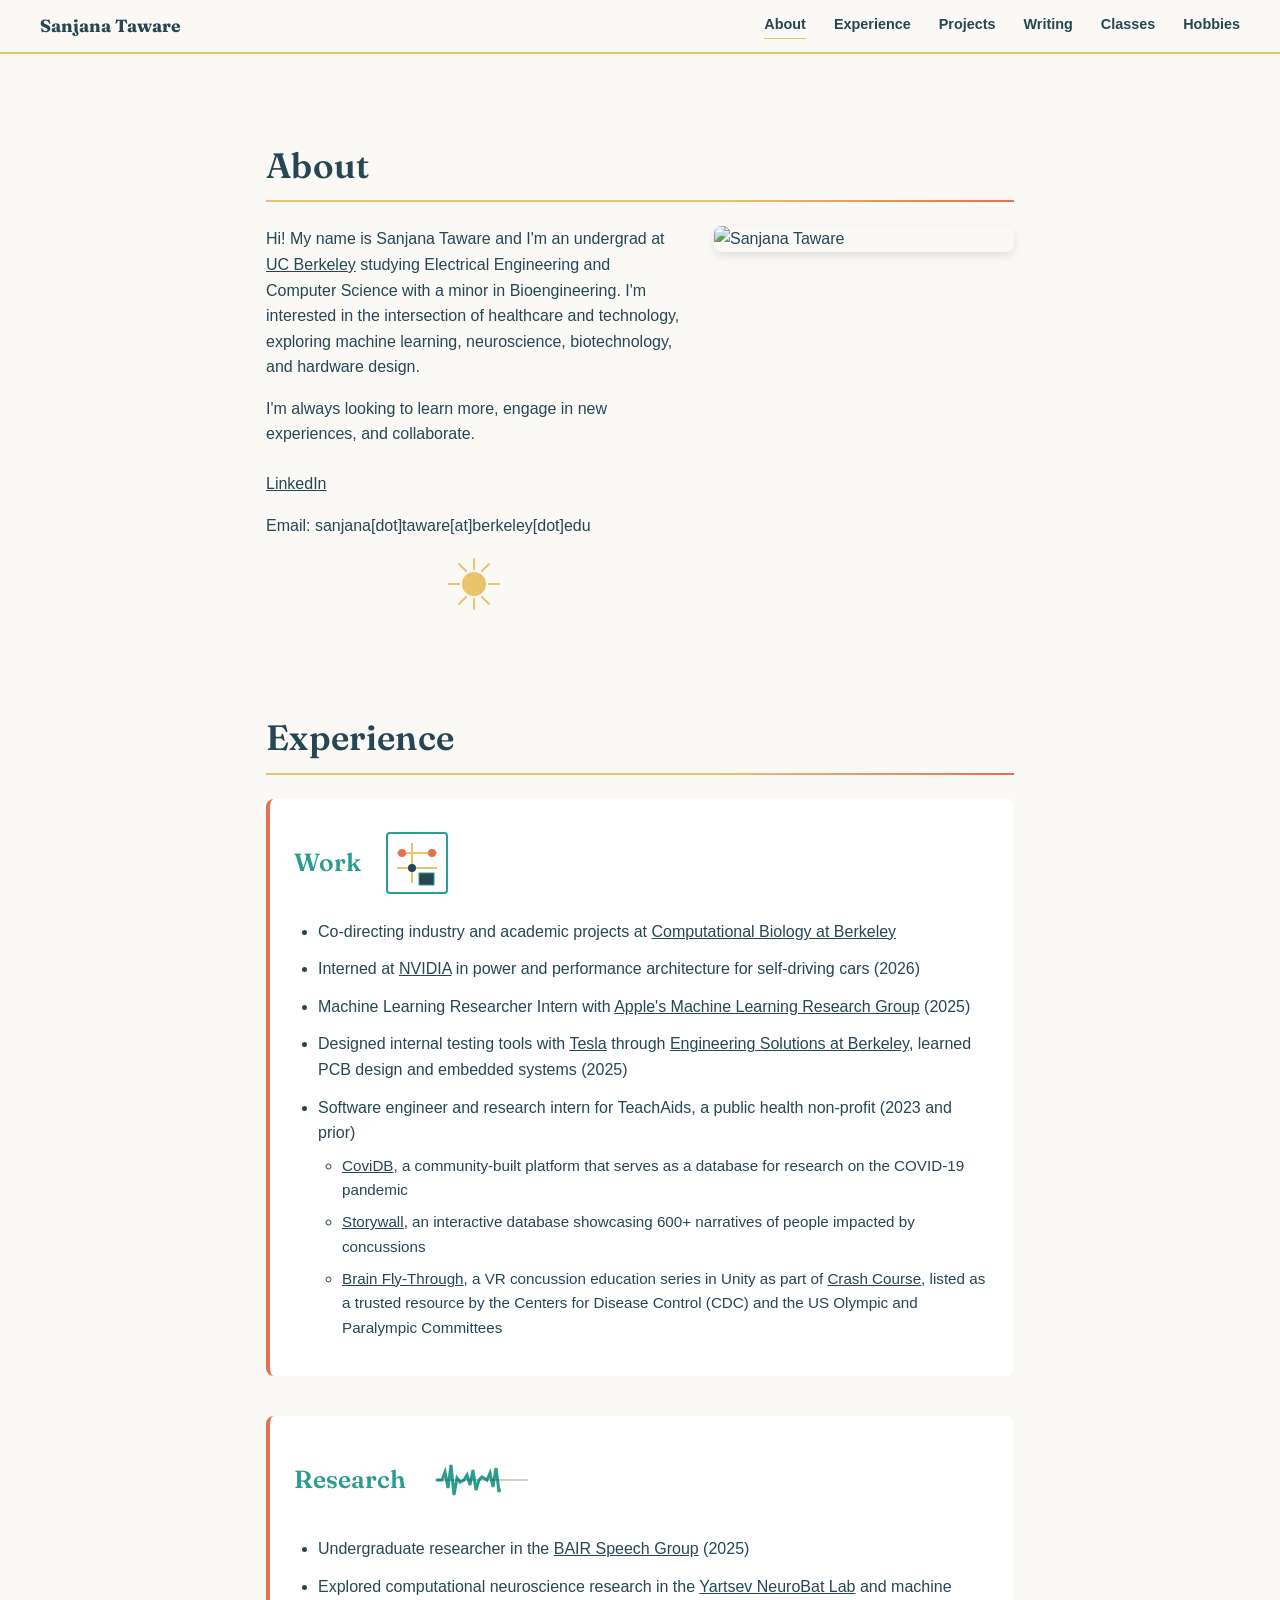
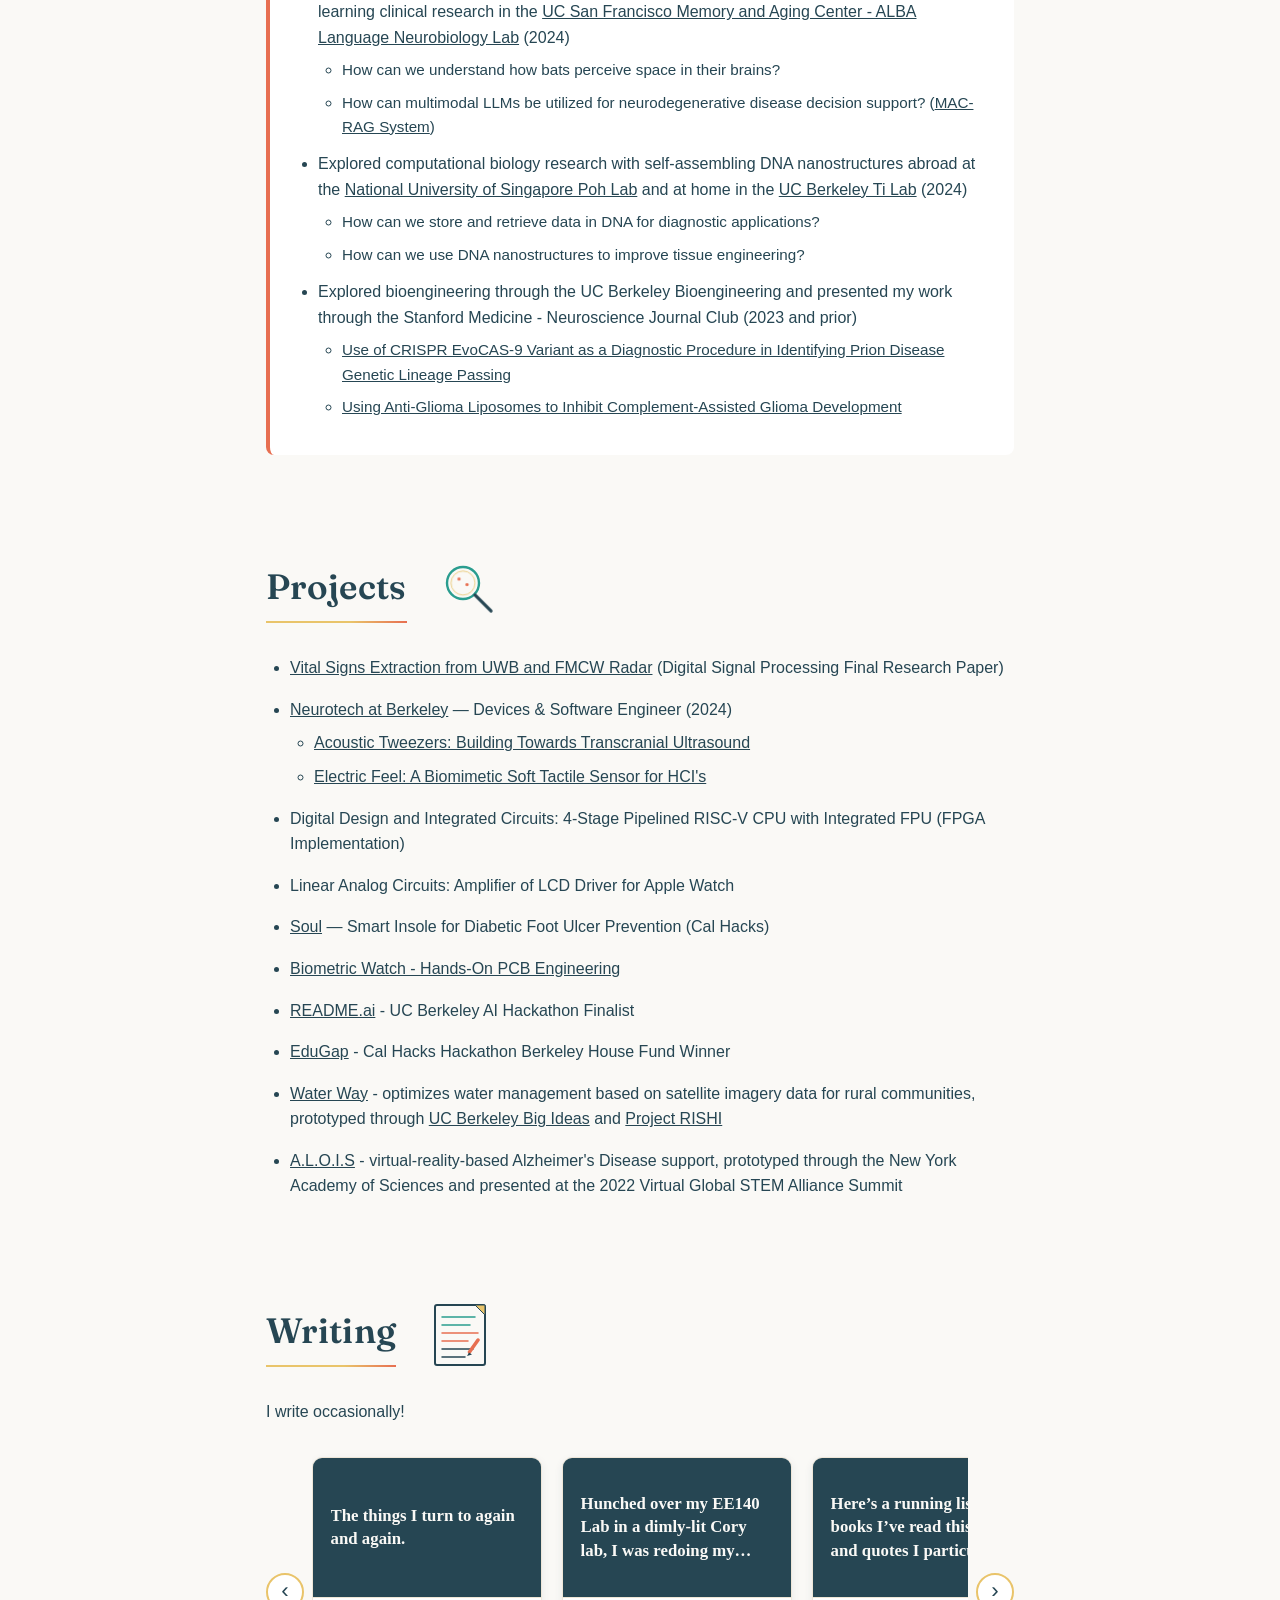
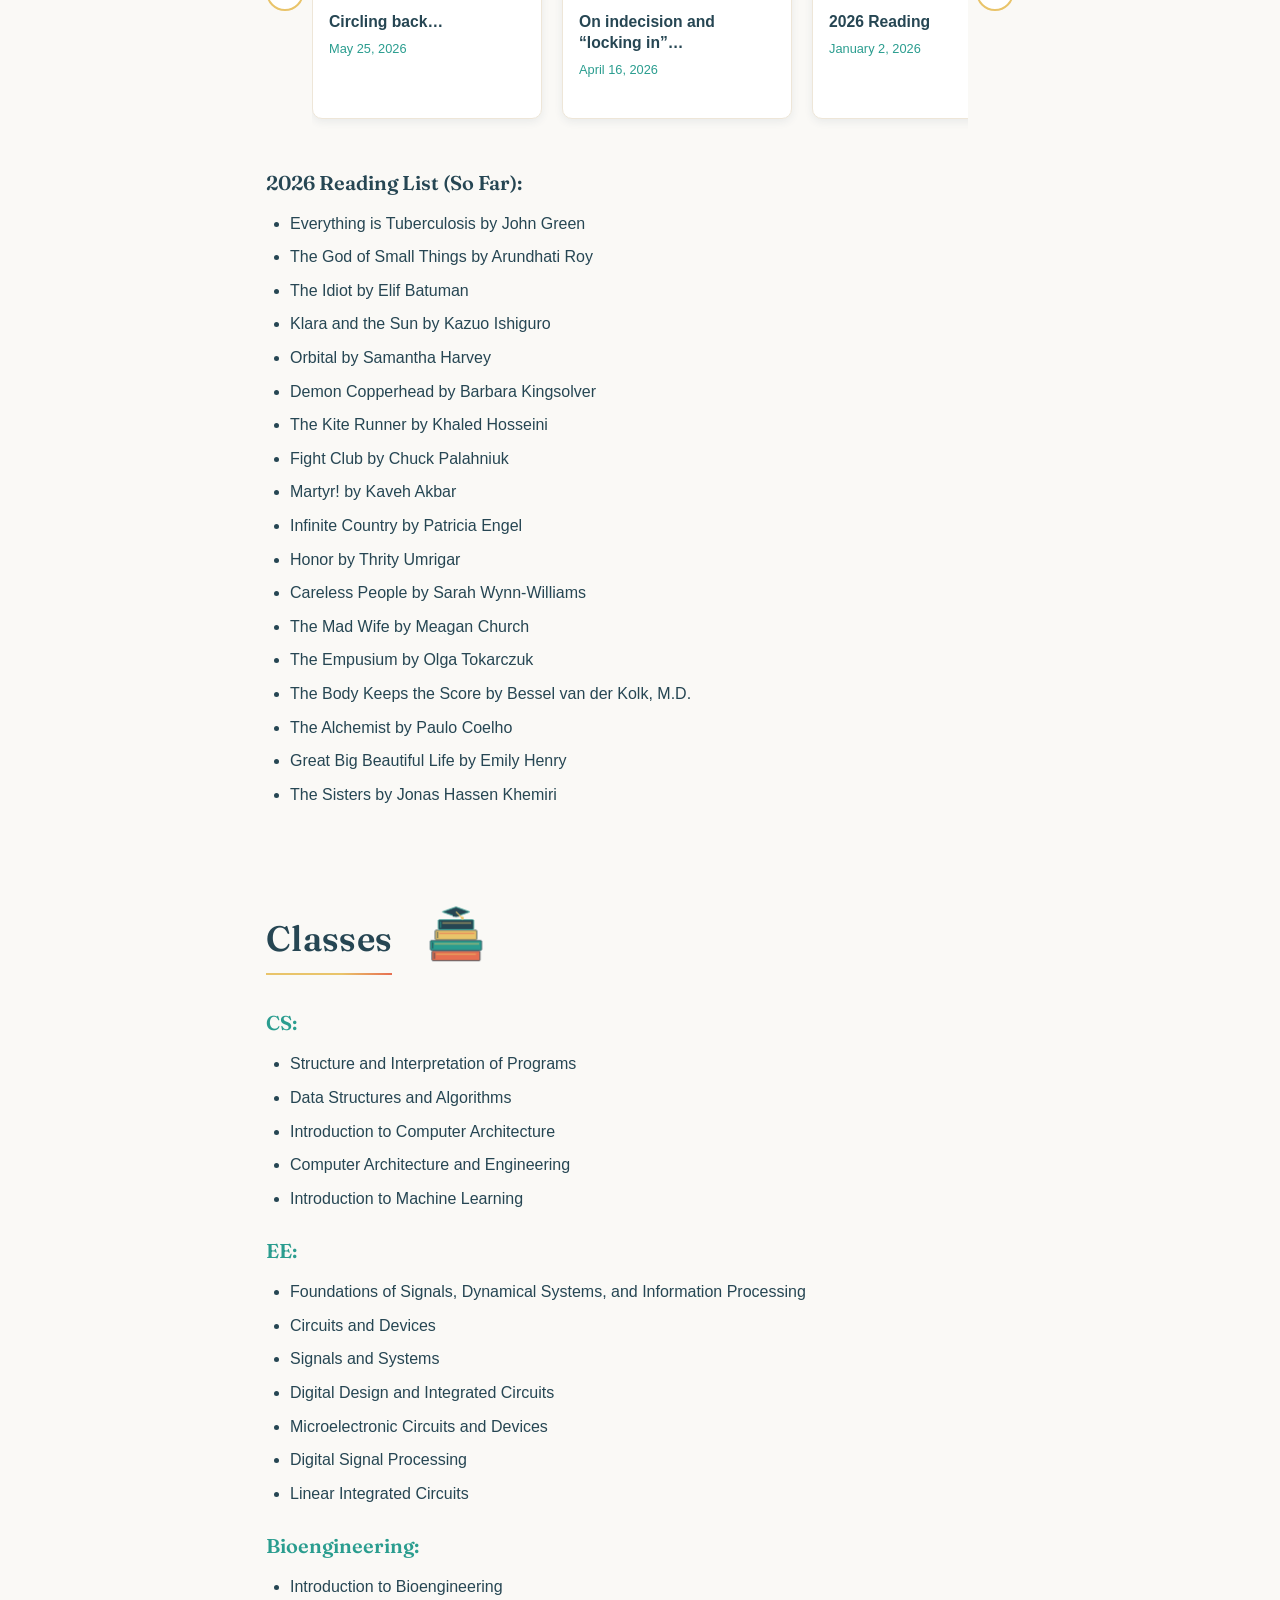
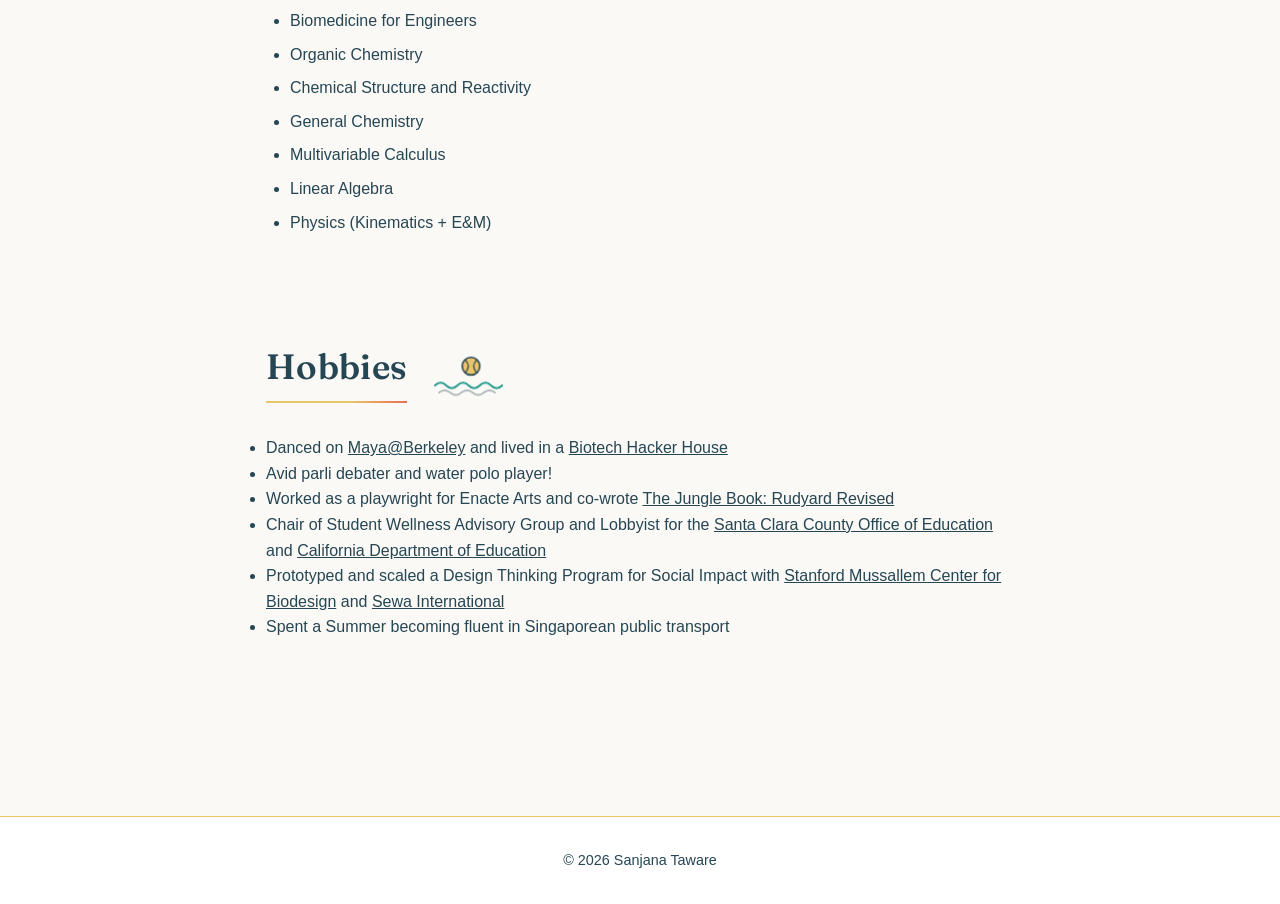
==== commit 6ac5efc9: "Update experience, about, and reading list content - Add CompBio at Berkeley co-director role and NV" ====
--- a/index.html
+++ b/index.html
@@ -28,7 +28,6 @@
             <div class="about-content">
                 <div class="about-text">
                     <p>Hi! My name is Sanjana Taware and I'm an undergrad at <a href="https://eecs.berkeley.edu/" target="_blank">UC Berkeley</a> studying Electrical Engineering and Computer Science with a minor in Bioengineering. I'm interested in the intersection of healthcare and technology, exploring machine learning, neuroscience, biotechnology, and hardware design.</p>
-                    <p>I'm currently interning at <a href="https://www.nvidia.com/en-us/solutions/autonomous-vehicles/" target="_blank">NVIDIA</a> in power and performance architecture for self-driving cars.</p>
                     <p>I'm always looking to learn more, engage in new experiences, and collaborate.</p>
                     <div class="contact">
                         <p><a href="https://www.linkedin.com/in/sanjana-taware-2880a5168/" target="_blank">LinkedIn</a></p>
@@ -71,6 +70,8 @@
                     </svg>
                 </div>
                 <ul>
+                    <li>Co-directing industry and academic projects at <a href="https://compbioatberkeley.github.io/" target="_blank">Computational Biology at Berkeley</a></li>
+                    <li>Interned at <a href="https://www.nvidia.com/en-us/solutions/autonomous-vehicles/" target="_blank">NVIDIA</a> in power and performance architecture for self-driving cars (2026)</li>
                     <li>Machine Learning Researcher Intern with <a href="https://machinelearning.apple.com" target="_blank">Apple's Machine Learning Research Group</a> (2025)</li>
                     <li>Designed internal testing tools with <a href="https://www.tesla.com/" target="_blank">Tesla</a> through <a href="https://esberkeley.org/" target="_blank">Engineering Solutions at Berkeley</a>, learned PCB design and embedded systems (2025)</li>
                     <li>Software engineer and research intern for TeachAids, a public health non-profit (2023 and prior)
@@ -184,7 +185,7 @@
                     </g>
                 </svg>
             </div>
-            <p>I write occasionally — scroll through my articles below!</p>
+            <p>I write occasionally!</p>
 
             <div class="carousel-wrap">
                 <button class="carousel-btn carousel-prev" aria-label="Scroll articles left">&#8249;</button>
@@ -210,6 +211,10 @@
                 <li>Careless People by Sarah Wynn-Williams</li>
                 <li>The Mad Wife by Meagan Church</li>
                 <li>The Empusium by Olga Tokarczuk</li>
+                <li>The Body Keeps the Score by Bessel van der Kolk, M.D.</li>
+                <li>The Alchemist by Paulo Coelho</li>
+                <li>Great Big Beautiful Life by Emily Henry</li>
+                <li>The Sisters by Jonas Hassen Khemiri</li>
             </ul>
         </section>
 
@@ -311,12 +316,7 @@
                 <li>Danced on <a href="https://www.instagram.com/mayaatberkeley/?hl=en" target="_blank">Maya@Berkeley</a> and lived in a <a href="https://nymag.com/intelligencer/article/san-francisco-ai-boom-artificial-intelligence-tech-industry-kids.html" target="_blank">Biotech Hacker House</a></li>
                 <li>Avid parli debater and water polo player!</li>
                 <li>Worked as a playwright for Enacte Arts and co-wrote <a href="https://www.enacte.org/past-productions/the-jungle-book-rudyard-revised/" target="_blank">The Jungle Book: Rudyard Revised</a></li>
-                <li>Chair of Student Wellness Advisory Group and Lobbyist for the <a href="https://www.sccoe.org/Pages/SCCOE%20Home.aspx" target="_blank">Santa Clara County Office of Education</a> and <a href="https://www.cde.ca.gov/ls/mh/smhpwmembers.asp" target="_blank">California Department of Education</a>
-                    <ul>
-                        <li>Got 25 million allocated in the State Budget for the Children's Behavioral Initiative</li>
-                        <li>Piloted Wellness Center Program in the East Side Union School District</li>
-                    </ul>
-                </li>
+                <li>Chair of Student Wellness Advisory Group and Lobbyist for the <a href="https://www.sccoe.org/Pages/SCCOE%20Home.aspx" target="_blank">Santa Clara County Office of Education</a> and <a href="https://www.cde.ca.gov/ls/mh/smhpwmembers.asp" target="_blank">California Department of Education</a></li>
                 <li>Prototyped and scaled a Design Thinking Program for Social Impact with <a href="https://med.stanford.edu/biodesign.html" target="_blank">Stanford Mussallem Center for Biodesign</a> and <a href="https://www.sewausa.org/" target="_blank">Sewa International</a></li>
                 <li>Spent a Summer becoming fluent in Singaporean public transport</li>
             </ul>
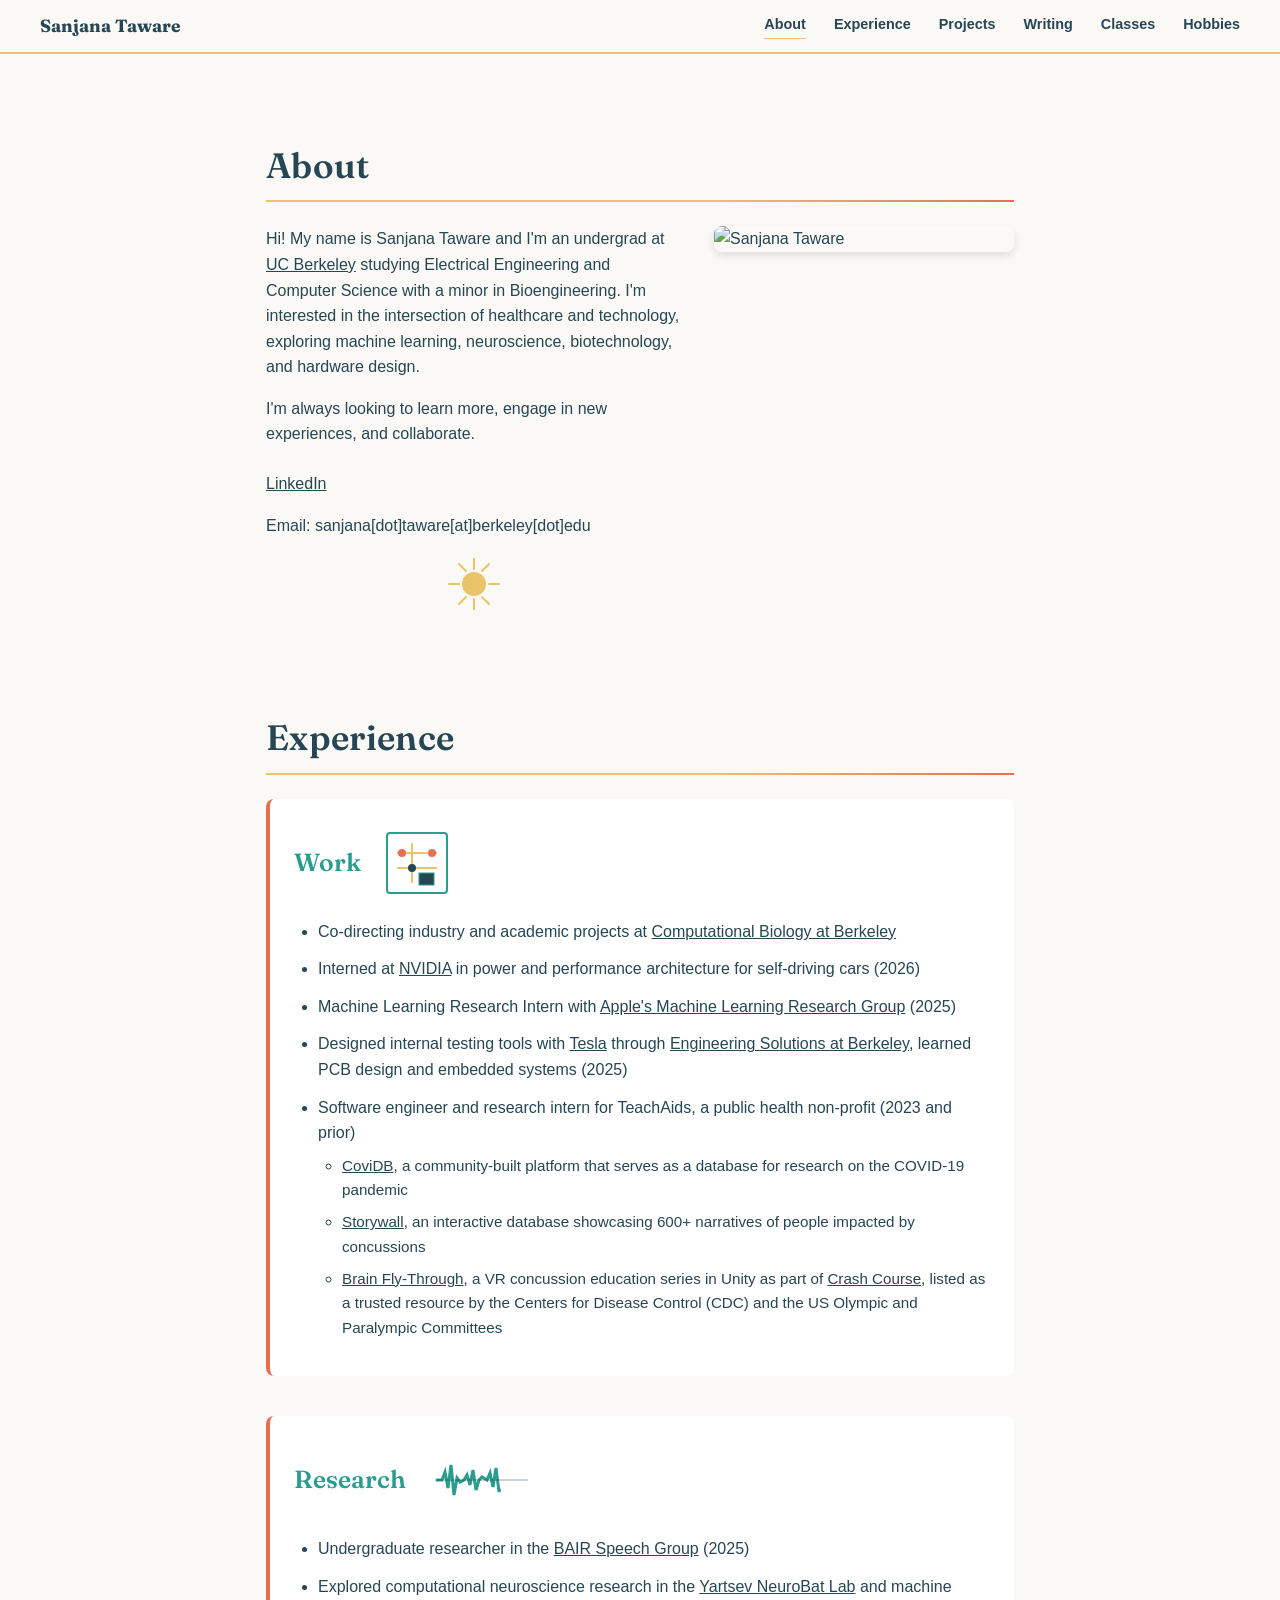
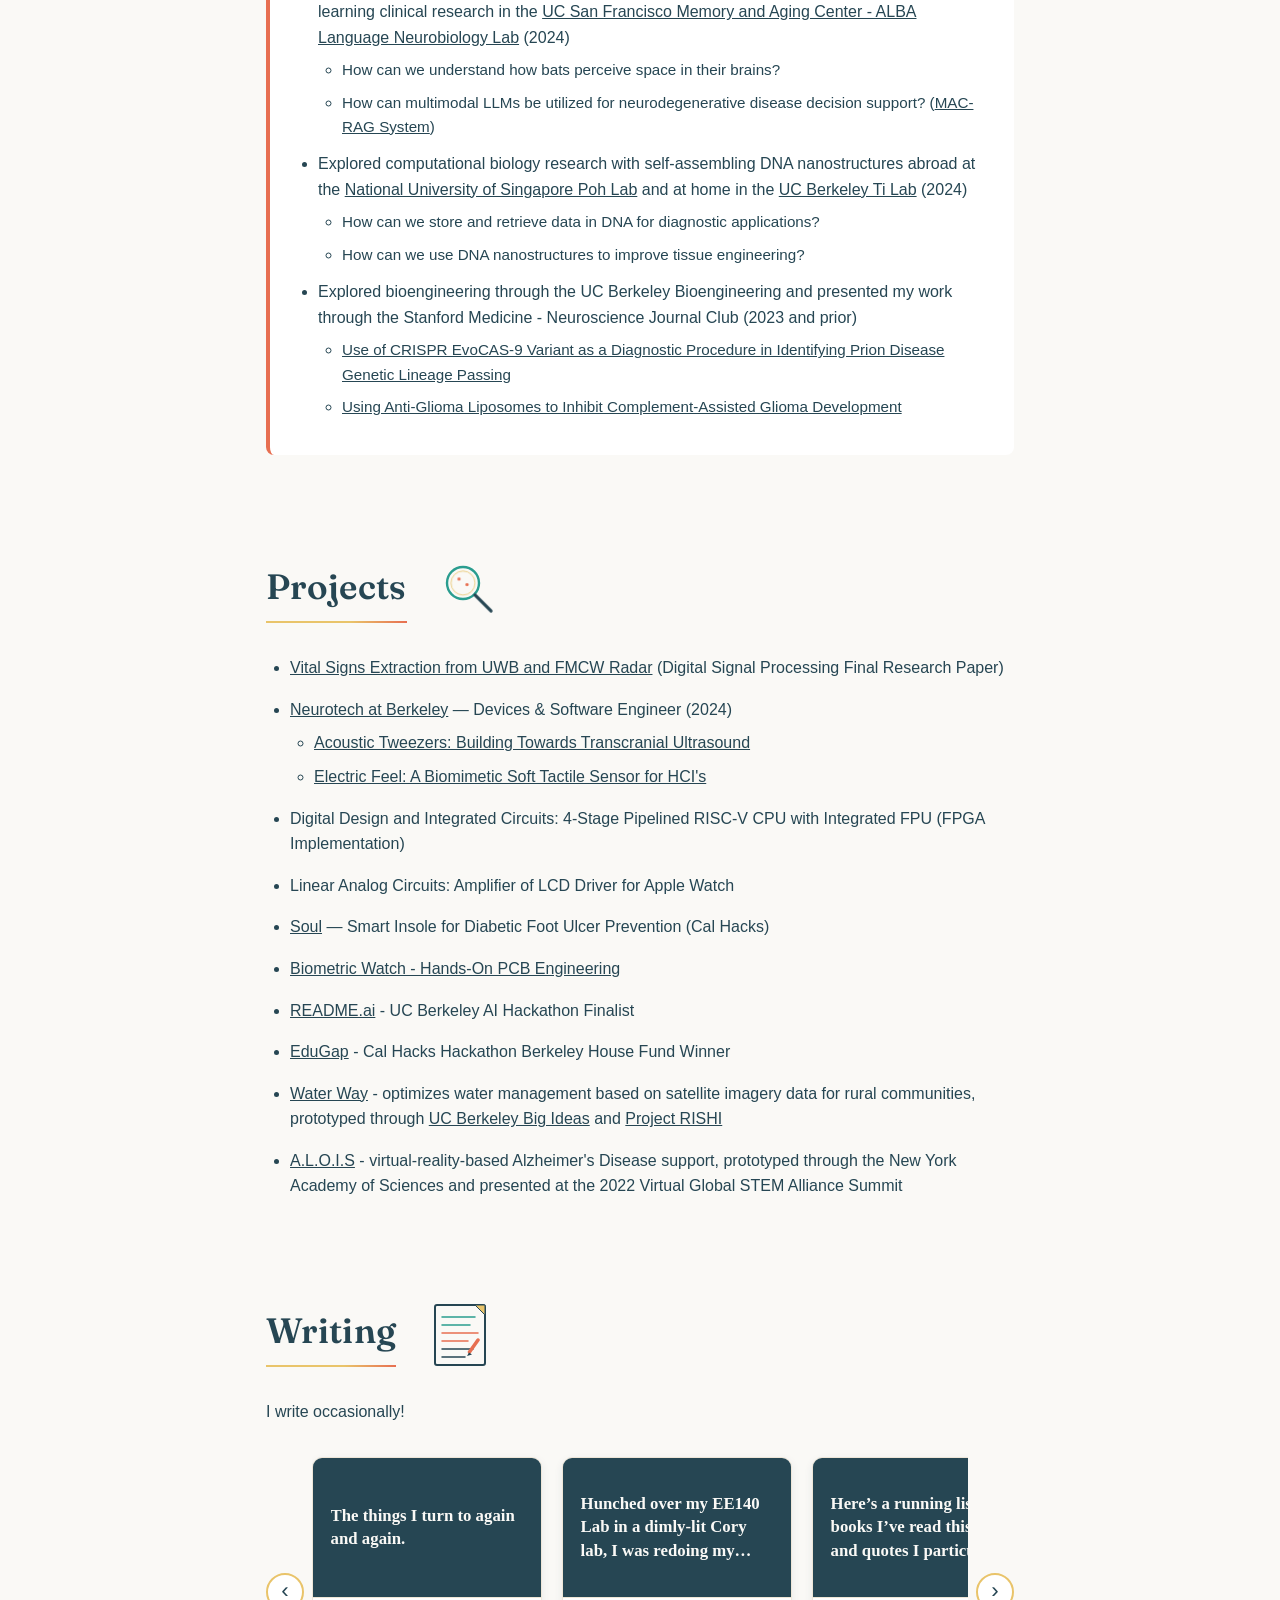
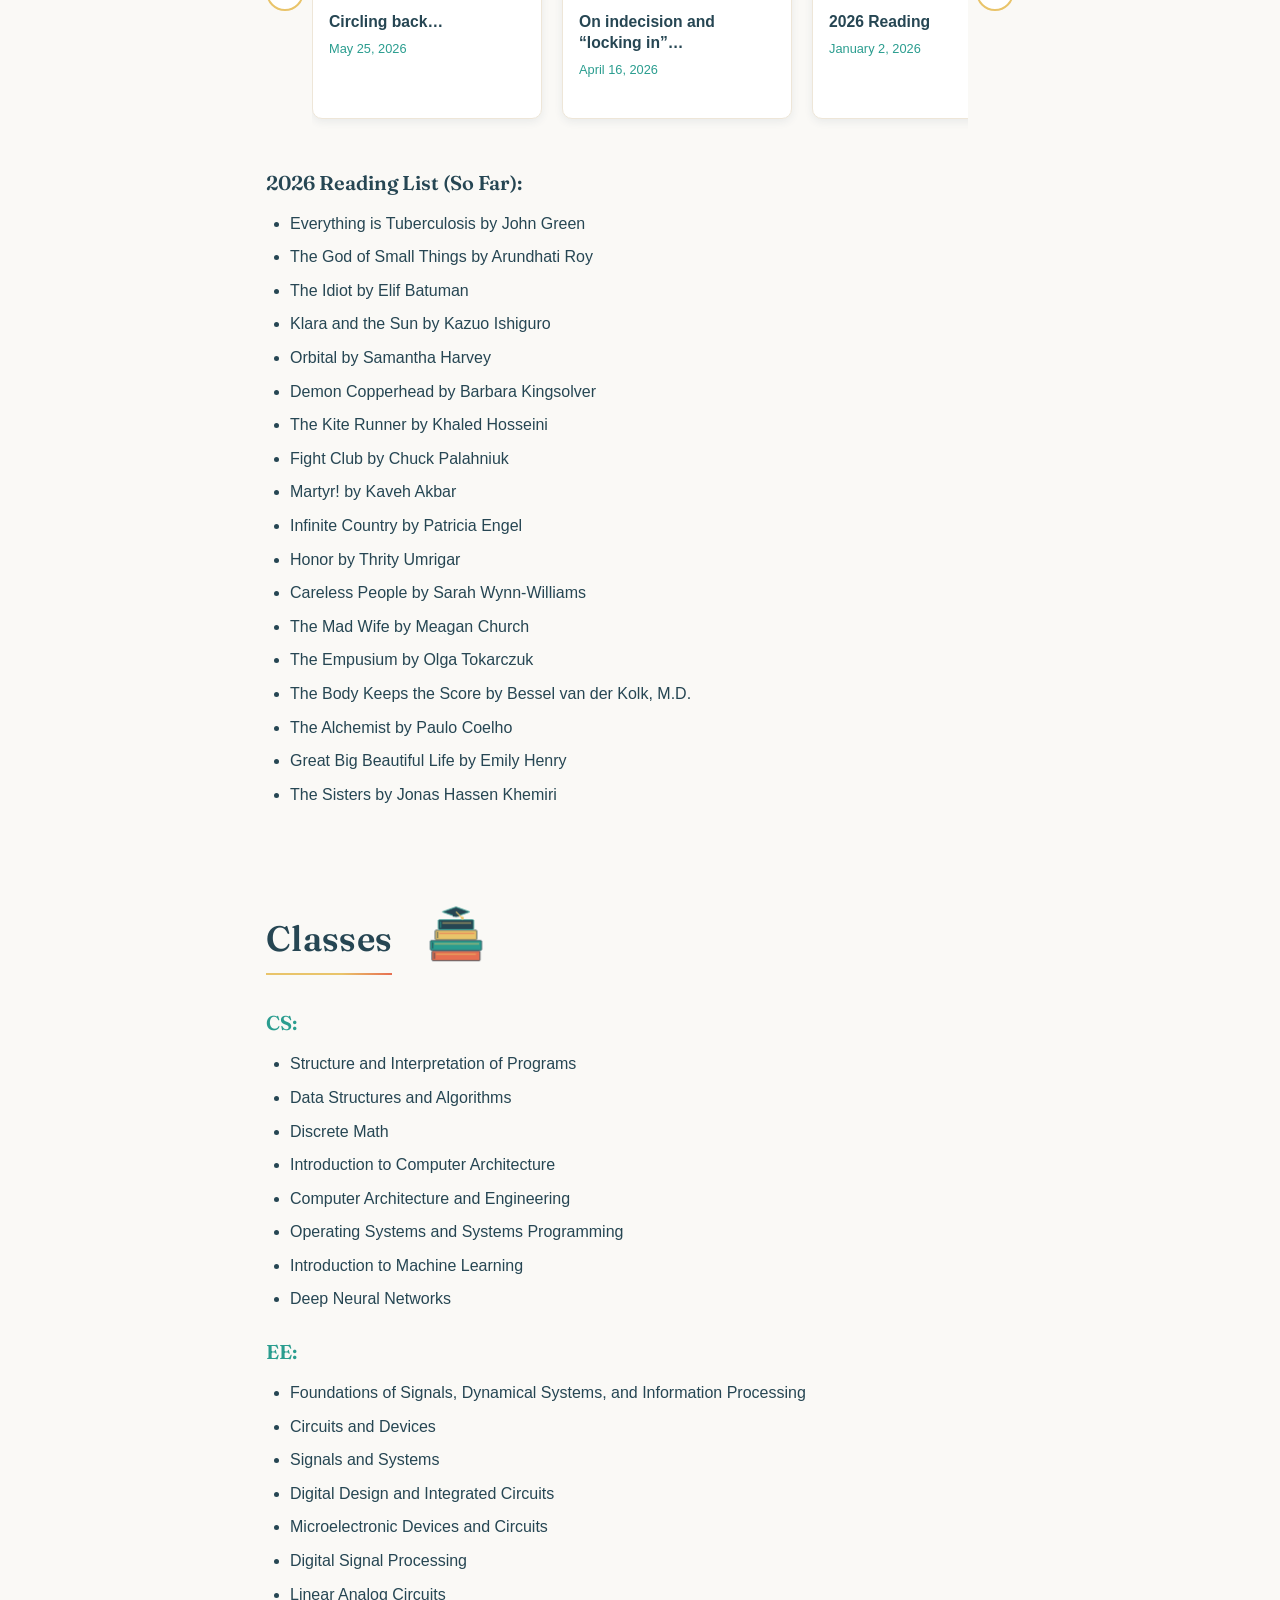
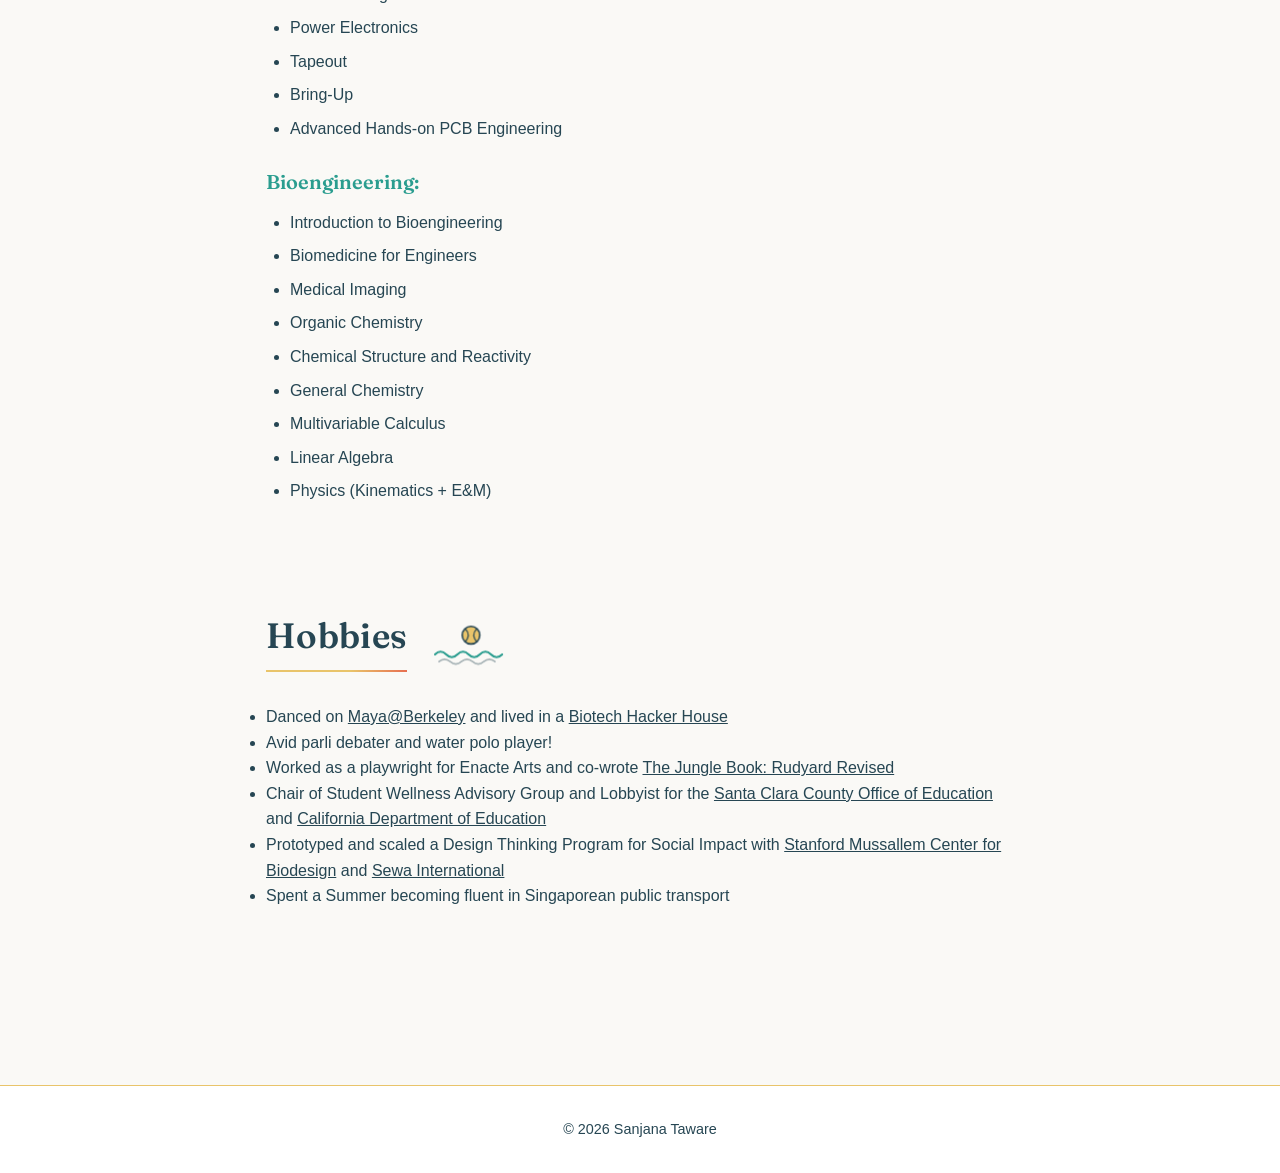
==== commit d3c87c6b: "Expand class list, fix Apple title, ignore .DS_Store - Add Discrete Math, Operating Systems, Deep Ne" ====
--- a/index.html
+++ b/index.html
@@ -72,7 +72,7 @@
                 <ul>
                     <li>Co-directing industry and academic projects at <a href="https://compbioatberkeley.github.io/" target="_blank">Computational Biology at Berkeley</a></li>
                     <li>Interned at <a href="https://www.nvidia.com/en-us/solutions/autonomous-vehicles/" target="_blank">NVIDIA</a> in power and performance architecture for self-driving cars (2026)</li>
-                    <li>Machine Learning Researcher Intern with <a href="https://machinelearning.apple.com" target="_blank">Apple's Machine Learning Research Group</a> (2025)</li>
+                    <li>Machine Learning Research Intern with <a href="https://machinelearning.apple.com" target="_blank">Apple's Machine Learning Research Group</a> (2025)</li>
                     <li>Designed internal testing tools with <a href="https://www.tesla.com/" target="_blank">Tesla</a> through <a href="https://esberkeley.org/" target="_blank">Engineering Solutions at Berkeley</a>, learned PCB design and embedded systems (2025)</li>
                     <li>Software engineer and research intern for TeachAids, a public health non-profit (2023 and prior)
                         <ul>
@@ -259,9 +259,12 @@
                 <ul>
                     <li>Structure and Interpretation of Programs</li>
                     <li>Data Structures and Algorithms</li>
+                    <li>Discrete Math</li>
                     <li>Introduction to Computer Architecture</li>
                     <li>Computer Architecture and Engineering</li>
+                    <li>Operating Systems and Systems Programming</li>
                     <li>Introduction to Machine Learning</li>
+                    <li>Deep Neural Networks</li>
                 </ul>
             </div>
 
@@ -272,9 +275,13 @@
                     <li>Circuits and Devices</li>
                     <li>Signals and Systems</li>
                     <li>Digital Design and Integrated Circuits</li>
-                    <li>Microelectronic Circuits and Devices</li>
+                    <li>Microelectronic Devices and Circuits</li>
                     <li>Digital Signal Processing</li>
-                    <li>Linear Integrated Circuits</li>
+                    <li>Linear Analog Circuits</li>
+                    <li>Power Electronics</li>
+                    <li>Tapeout</li>
+                    <li>Bring-Up</li>
+                    <li>Advanced Hands-on PCB Engineering</li>
                 </ul>
             </div>
 
@@ -283,6 +290,7 @@
                 <ul>
                     <li>Introduction to Bioengineering</li>
                     <li>Biomedicine for Engineers</li>
+                    <li>Medical Imaging</li>
                     <li>Organic Chemistry</li>
                     <li>Chemical Structure and Reactivity</li>
                     <li>General Chemistry</li>
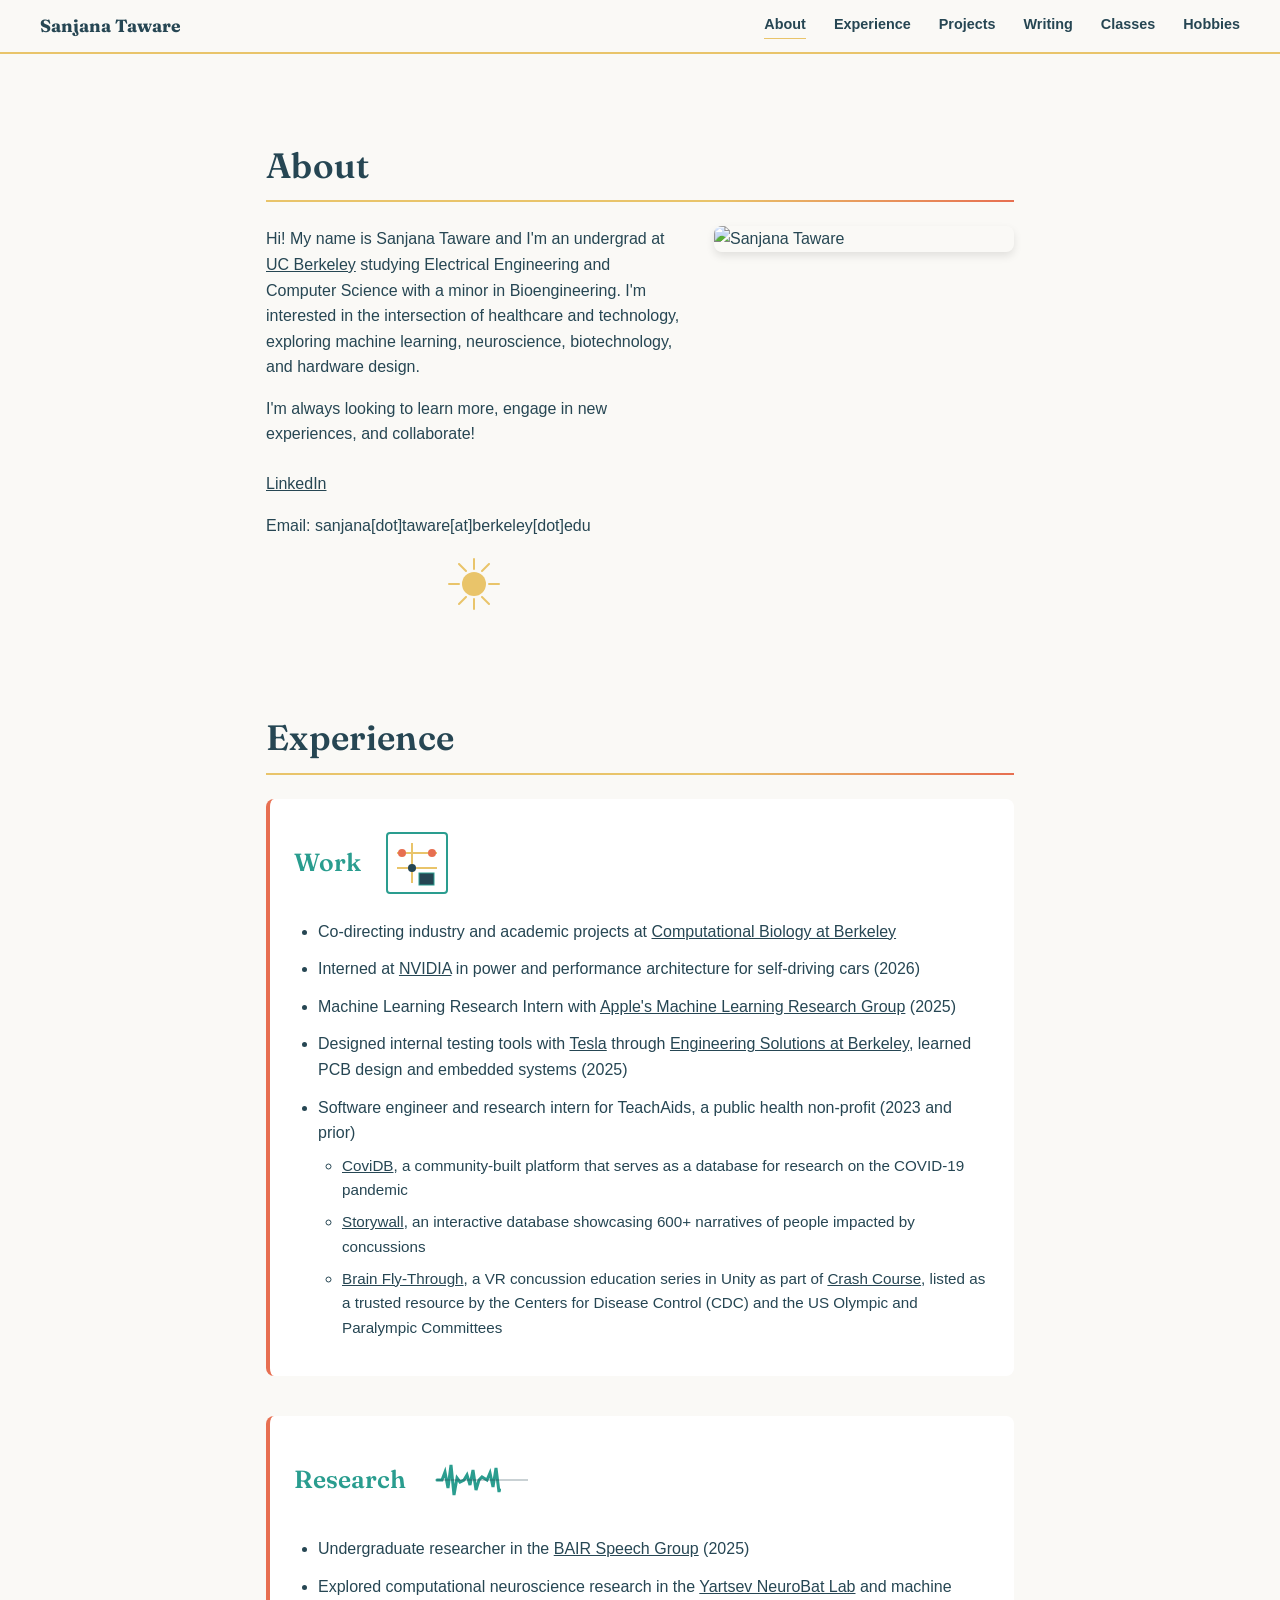
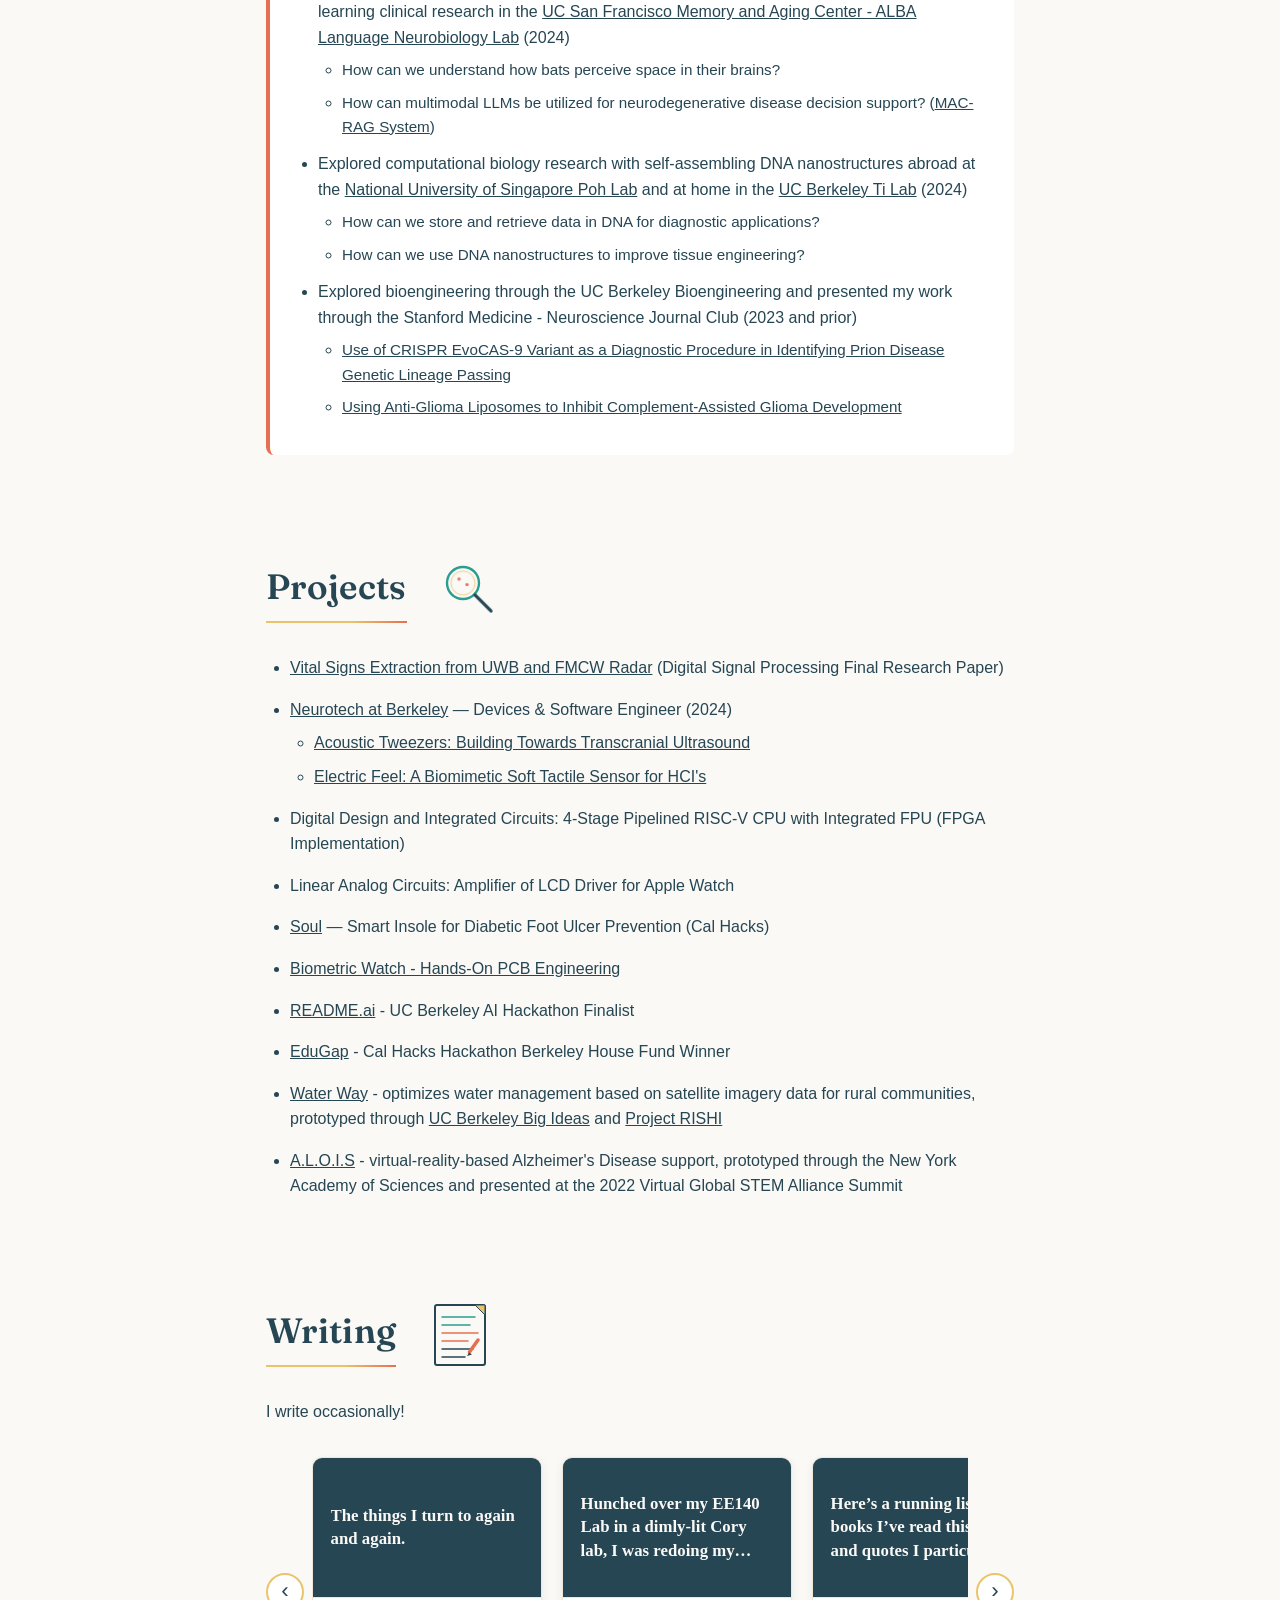
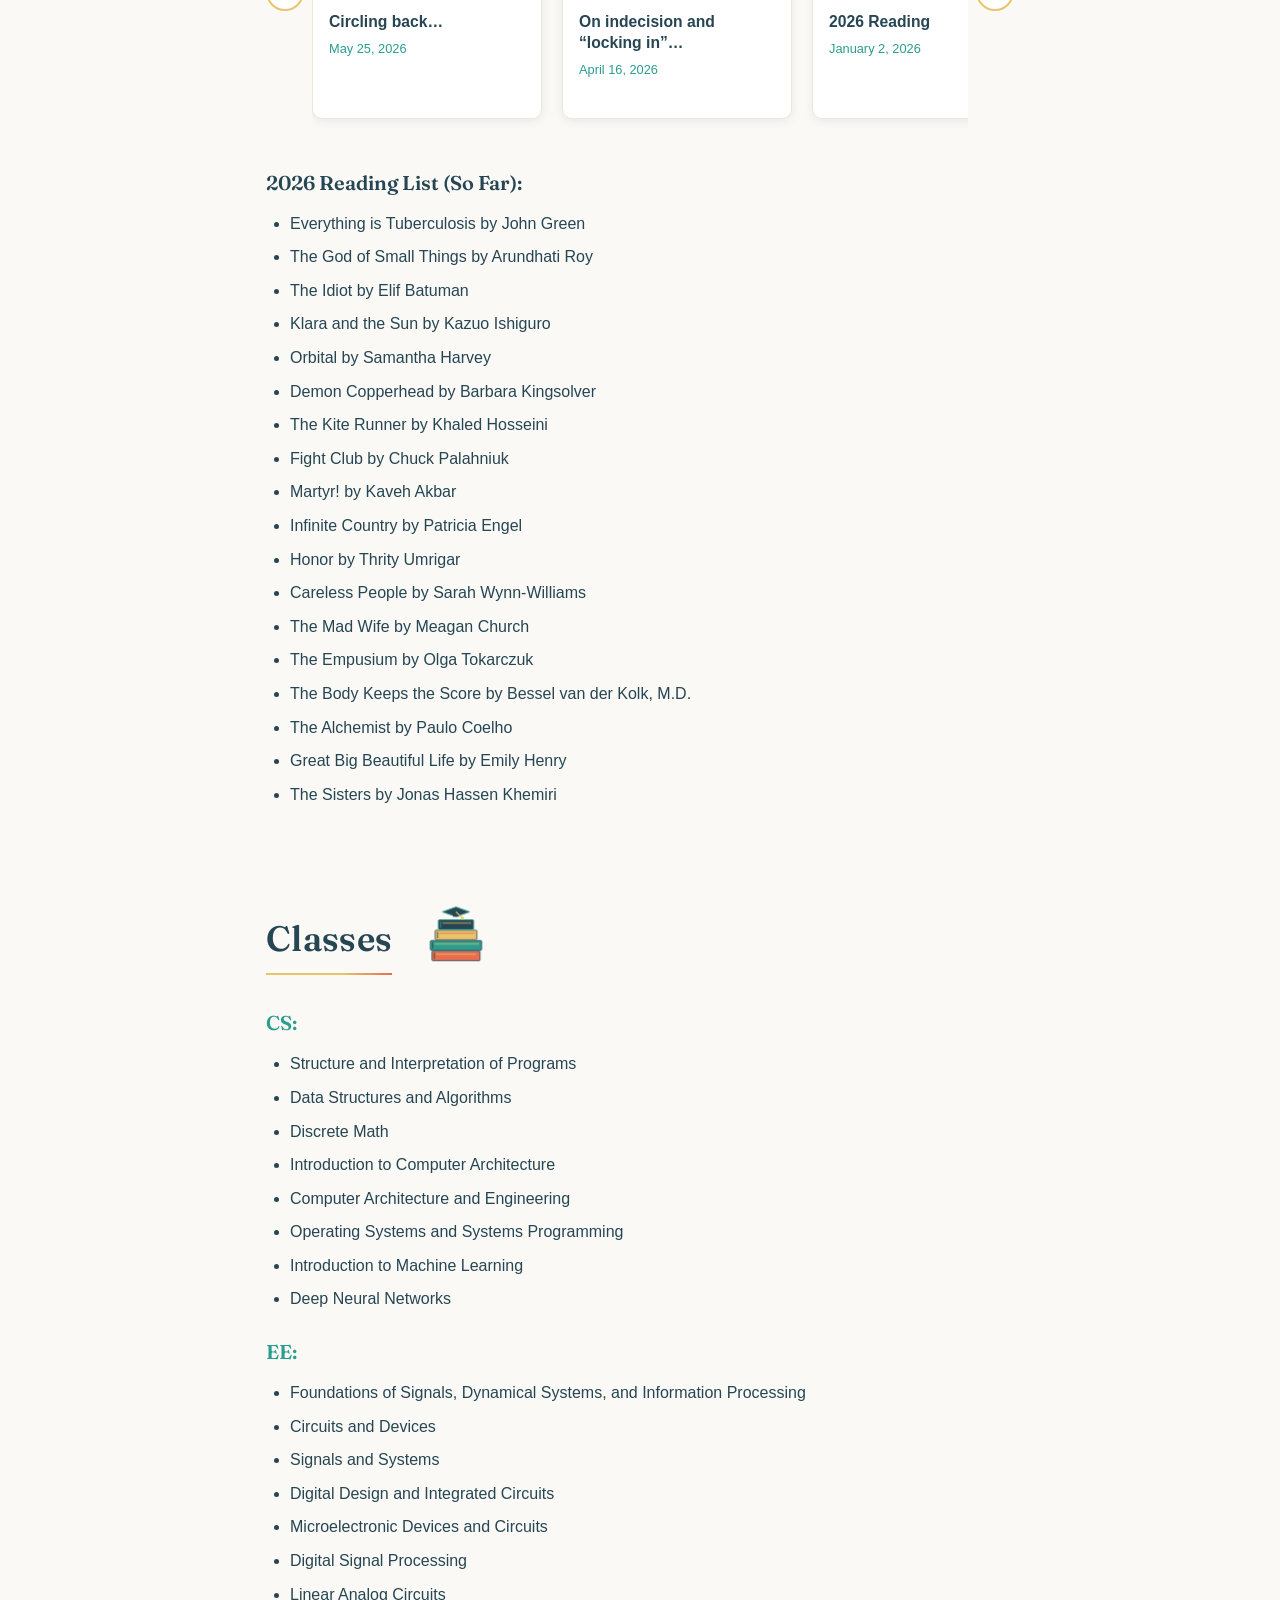
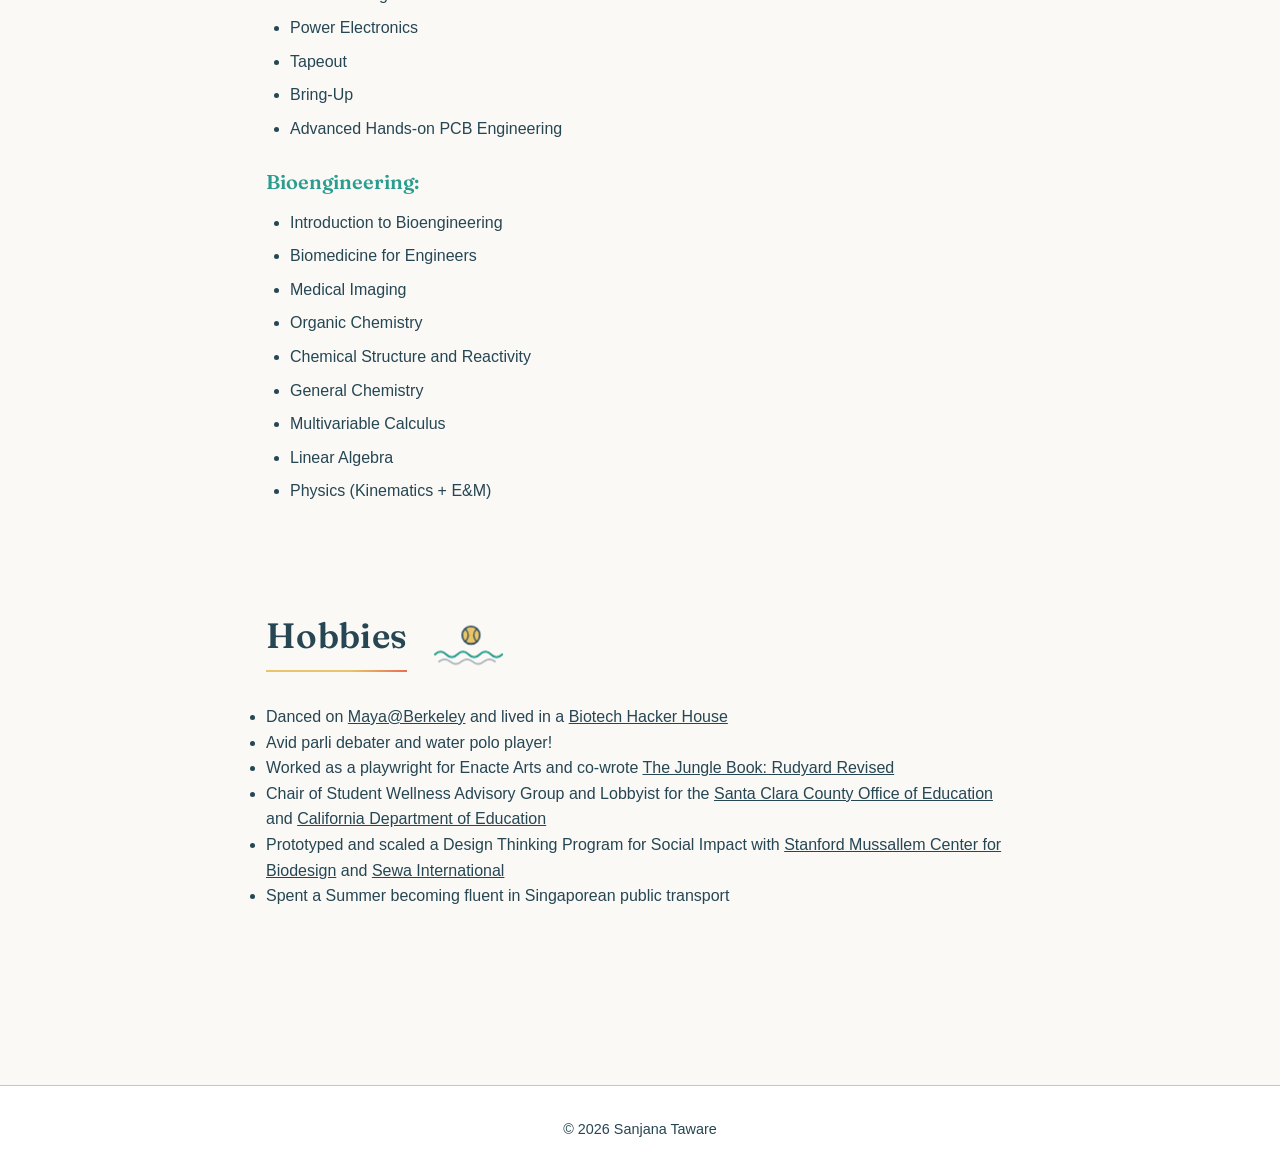
==== commit 914fe6c4: "Add scroll-assembled circuit-body background animation A faint human figure drawn from PCB elements " ====
--- a/index.html
+++ b/index.html
@@ -7,9 +7,105 @@
     <link rel="preconnect" href="https://fonts.googleapis.com">
     <link rel="preconnect" href="https://fonts.gstatic.com" crossorigin>
     <link href="https://fonts.googleapis.com/css2?family=Fraunces:opsz,wght@9..144,500;9..144,600;9..144,700&display=swap" rel="stylesheet">
-    <link rel="stylesheet" href="styles.css?v=5">
+    <link rel="stylesheet" href="styles.css?v=10">
 </head>
 <body>
+    <!-- Faint circuit-body background: assembles as the page scrolls -->
+    <div id="circuit-bg" aria-hidden="true">
+        <svg viewBox="0 0 400 760" xmlns="http://www.w3.org/2000/svg">
+            <!-- Head: IC chip -->
+            <g class="c-part" data-s="0.00" data-e="0.14" data-dx="0" data-dy="-46">
+                <rect class="c-line" x="170" y="58" width="60" height="60" rx="9"/>
+                <line class="c-line" x1="164" y1="72" x2="170" y2="72"/>
+                <line class="c-line" x1="164" y1="88" x2="170" y2="88"/>
+                <line class="c-line" x1="164" y1="104" x2="170" y2="104"/>
+                <line class="c-line" x1="230" y1="72" x2="236" y2="72"/>
+                <line class="c-line" x1="230" y1="88" x2="236" y2="88"/>
+                <line class="c-line" x1="230" y1="104" x2="236" y2="104"/>
+                <line class="c-line" x1="188" y1="52" x2="188" y2="58"/>
+                <line class="c-line" x1="212" y1="52" x2="212" y2="58"/>
+                <path class="c-line" d="M182 74 h12 v14"/>
+                <circle class="c-via" cx="200" cy="88" r="4"/>
+            </g>
+            <!-- Neck -->
+            <path class="c-trace" data-s="0.10" data-e="0.18" d="M194 120 V152"/>
+            <path class="c-trace" data-s="0.10" data-e="0.18" d="M206 120 V152"/>
+            <!-- Torso: board outline -->
+            <path class="c-trace" data-s="0.14" data-e="0.34" d="M146 162 C168 150 232 150 254 162 L248 244 C246 292 242 312 236 324 L164 324 C158 312 154 292 152 244 Z"/>
+            <!-- Shoulder pads -->
+            <g class="c-part" data-s="0.30" data-e="0.40" data-dx="-24" data-dy="-10">
+                <circle class="c-pad" cx="146" cy="162" r="4.5"/>
+            </g>
+            <g class="c-part" data-s="0.30" data-e="0.40" data-dx="24" data-dy="-10">
+                <circle class="c-pad" cx="254" cy="162" r="4.5"/>
+            </g>
+            <!-- Spine trace + vias -->
+            <path class="c-trace" data-s="0.30" data-e="0.42" d="M200 152 V318"/>
+            <g class="c-part" data-s="0.38" data-e="0.48" data-dx="0" data-dy="30">
+                <circle class="c-via" cx="200" cy="184" r="3.5"/>
+                <circle class="c-via" cx="200" cy="244" r="3.5"/>
+                <circle class="c-via" cx="200" cy="302" r="3.5"/>
+            </g>
+            <!-- Heart: beating circuit heart with LED -->
+            <g class="c-part" data-s="0.40" data-e="0.52" data-dx="-36" data-dy="18">
+                <g class="c-heartbeat">
+                    <path class="c-heart" d="M170 215 C157 205 151 197 154 190 C156.5 184.5 165 184.5 170 191 C175 184.5 183.5 184.5 186 190 C189 197 183 205 170 215 Z"/>
+                    <circle class="c-led" cx="170" cy="199" r="3"/>
+                </g>
+            </g>
+            <!-- Torso routing -->
+            <path class="c-trace" data-s="0.44" data-e="0.56" d="M187 202 H200"/>
+            <path class="c-trace" data-s="0.44" data-e="0.56" d="M170 216 V232 H186"/>
+            <path class="c-trace" data-s="0.44" data-e="0.56" d="M200 170 H234 L246 162"/>
+            <!-- Left arm with op-amp -->
+            <path class="c-trace" data-s="0.50" data-e="0.58" d="M146 168 L124 190 V198"/>
+            <g class="c-part" data-s="0.56" data-e="0.66" data-dx="-30" data-dy="0">
+                <line class="c-line" x1="120" y1="198" x2="128" y2="198"/>
+                <line class="c-line" x1="120" y1="198" x2="120" y2="202"/>
+                <line class="c-line" x1="128" y1="198" x2="128" y2="202"/>
+                <path class="c-line" d="M116 202 L132 202 L124 228 Z"/>
+                <line class="c-line" x1="124" y1="228" x2="124" y2="234"/>
+                <line class="c-line thin" x1="118.5" y1="207" x2="121.5" y2="207"/>
+                <line class="c-line thin" x1="126.5" y1="207" x2="129.5" y2="207"/>
+                <line class="c-line thin" x1="128" y1="205.5" x2="128" y2="208.5"/>
+            </g>
+            <path class="c-trace" data-s="0.62" data-e="0.70" d="M124 234 V254 L138 310"/>
+            <!-- Right arm with resistor -->
+            <path class="c-trace" data-s="0.50" data-e="0.58" d="M254 168 L276 190 V200"/>
+            <g class="c-part" data-s="0.56" data-e="0.66" data-dx="30" data-dy="0">
+                <path class="c-line" d="M276 200 l7 5 l-14 7 l14 7 l-14 7 l7 5"/>
+            </g>
+            <path class="c-trace" data-s="0.62" data-e="0.70" d="M276 231 V254 L262 310"/>
+            <!-- Elbow vias + hand pads -->
+            <g class="c-part" data-s="0.64" data-e="0.74" data-dx="0" data-dy="26">
+                <circle class="c-via" cx="124" cy="254" r="3.5"/>
+                <circle class="c-via" cx="276" cy="254" r="3.5"/>
+                <circle class="c-pad" cx="140" cy="316" r="4.5"/>
+                <circle class="c-pad" cx="260" cy="316" r="4.5"/>
+            </g>
+            <!-- Left leg with capacitor at the knee -->
+            <path class="c-trace" data-s="0.70" data-e="0.78" d="M178 324 L172 412"/>
+            <g class="c-part" data-s="0.76" data-e="0.84" data-dx="-30" data-dy="0">
+                <line class="c-line" x1="162" y1="418" x2="182" y2="418"/>
+                <line class="c-line" x1="162" y1="427" x2="182" y2="427"/>
+                <line class="c-line" x1="172" y1="412" x2="172" y2="418"/>
+                <line class="c-line" x1="172" y1="427" x2="172" y2="433"/>
+            </g>
+            <path class="c-trace" data-s="0.78" data-e="0.86" d="M172 433 L174 516 V532 H154"/>
+            <!-- Right leg with inductor at the knee -->
+            <path class="c-trace" data-s="0.70" data-e="0.78" d="M222 324 L228 412"/>
+            <g class="c-part" data-s="0.76" data-e="0.84" data-dx="30" data-dy="0">
+                <path class="c-line" d="M228 412 A5 5 0 0 1 228 422 A5 5 0 0 1 228 432 A5 5 0 0 1 228 442"/>
+            </g>
+            <path class="c-trace" data-s="0.78" data-e="0.86" d="M228 442 L226 516 V532 H246"/>
+            <!-- Foot pads -->
+            <g class="c-part" data-s="0.84" data-e="0.93" data-dx="0" data-dy="24">
+                <circle class="c-pad" cx="150" cy="532" r="4.5"/>
+                <circle class="c-pad" cx="250" cy="532" r="4.5"/>
+            </g>
+        </svg>
+    </div>
+
     <nav id="topnav">
         <div class="nav-name">Sanjana Taware</div>
         <div class="nav-links">
@@ -28,7 +124,7 @@
             <div class="about-content">
                 <div class="about-text">
                     <p>Hi! My name is Sanjana Taware and I'm an undergrad at <a href="https://eecs.berkeley.edu/" target="_blank">UC Berkeley</a> studying Electrical Engineering and Computer Science with a minor in Bioengineering. I'm interested in the intersection of healthcare and technology, exploring machine learning, neuroscience, biotechnology, and hardware design.</p>
-                    <p>I'm always looking to learn more, engage in new experiences, and collaborate.</p>
+                    <p>I'm always looking to learn more, engage in new experiences, and collaborate!</p>
                     <div class="contact">
                         <p><a href="https://www.linkedin.com/in/sanjana-taware-2880a5168/" target="_blank">LinkedIn</a></p>
                         <p>Email: sanjana[dot]taware[at]berkeley[dot]edu</p>
@@ -336,6 +432,6 @@
     </footer>
 
     <div id="spotlight"></div>
-<script src="script.js?v=2"></script>
+<script src="script.js?v=6"></script>
 </body>
 </html>
--- a/styles.css
+++ b/styles.css
@@ -13,6 +13,119 @@
     line-height: 1.6;
     color: #264653;
     background-color: #faf9f6;
+}
+
+/* Circuit-body scroll background */
+#circuit-bg {
+    position: fixed;
+    top: 50%;
+    right: 1.5vw;
+    transform: translateY(-50%);
+    height: min(88vh, 760px);
+    aspect-ratio: 400 / 760;
+    z-index: 0;
+    pointer-events: none;
+}
+
+#circuit-bg svg {
+    display: block;
+    width: 100%;
+    height: 100%;
+}
+
+#circuit-bg .c-trace {
+    fill: none;
+    stroke: rgba(42, 157, 143, 0.30);
+    stroke-width: 2;
+    stroke-linecap: round;
+    stroke-linejoin: round;
+}
+
+#circuit-bg .c-line {
+    fill: none;
+    stroke: rgba(38, 70, 83, 0.26);
+    stroke-width: 2;
+    stroke-linecap: round;
+    stroke-linejoin: round;
+}
+
+#circuit-bg .c-line.thin {
+    stroke-width: 1.25;
+}
+
+#circuit-bg .c-via {
+    fill: #faf9f6;
+    stroke: rgba(38, 70, 83, 0.32);
+    stroke-width: 1.5;
+}
+
+#circuit-bg .c-pad {
+    fill: rgba(42, 157, 143, 0.30);
+}
+
+#circuit-bg .c-led {
+    fill: rgba(231, 111, 81, 0.45);
+}
+
+#circuit-bg .c-heart {
+    fill: rgba(231, 111, 81, 0.10);
+    stroke: rgba(231, 111, 81, 0.50);
+    stroke-width: 2;
+    stroke-linejoin: round;
+}
+
+/* Lub-dub heartbeat, scaled about the heart's own center */
+#circuit-bg .c-heartbeat {
+    transform-box: fill-box;
+    transform-origin: center;
+    animation: heart-beat 1.5s ease-in-out infinite;
+}
+
+@keyframes heart-beat {
+    0%, 40%, 100% { transform: scale(1); }
+    10% { transform: scale(1.16); }
+    20% { transform: scale(1); }
+    28% { transform: scale(1.08); }
+}
+
+#circuit-bg .c-part {
+    opacity: 0;
+    will-change: opacity, transform;
+}
+
+#circuit-bg.assembled .c-led {
+    animation: led-pulse 2.8s ease-in-out infinite;
+}
+
+@keyframes led-pulse {
+    0%, 100% { opacity: 0.55; }
+    50% { opacity: 1; }
+}
+
+/* Narrower windows: content column reaches under the figure, so soften it */
+@media (max-width: 1250px) {
+    #circuit-bg {
+        opacity: 0.55;
+    }
+}
+
+@media (max-width: 900px) {
+    #circuit-bg {
+        display: none;
+    }
+}
+
+@media (prefers-reduced-motion: reduce) {
+    #circuit-bg.assembled .c-led,
+    #circuit-bg .c-heartbeat {
+        animation: none;
+    }
+}
+
+main,
+footer {
+    position: relative;
+    z-index: 1;
 }
 
 /* Spotlight cursor effect */
